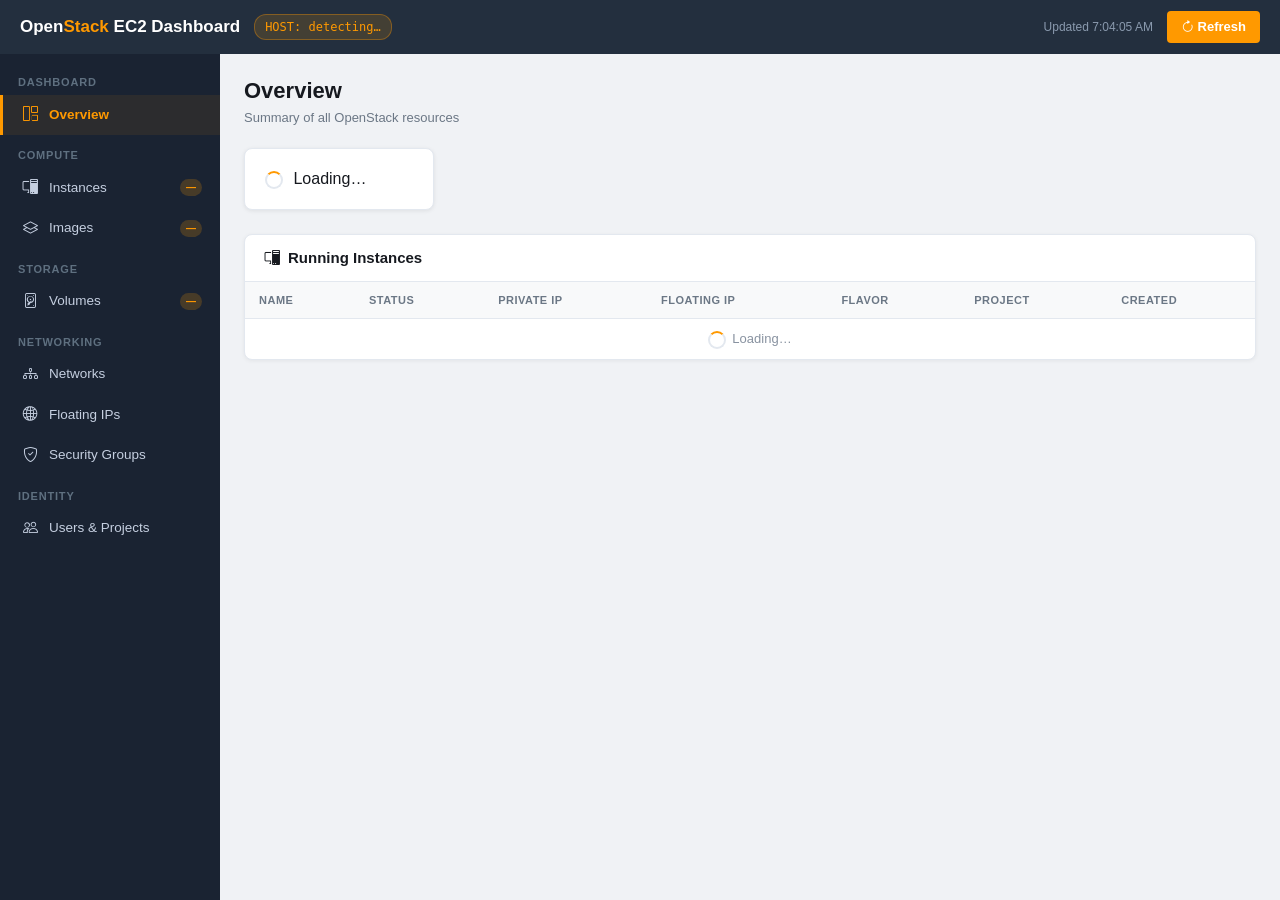
==== dashboard/templates/index.html @ ddcb1645 "feat: implement AMI operations including create, copy, and delete functionalities with UI updates" ====
<!DOCTYPE html>
<html lang="en">
<head>
  <meta charset="UTF-8">
  <meta name="viewport" content="width=device-width, initial-scale=1.0">
  <title>OpenStack EC2 Dashboard</title>
  <link href="https://cdn.jsdelivr.net/npm/bootstrap@5.3.0/dist/css/bootstrap.min.css" rel="stylesheet">
  <link href="https://cdn.jsdelivr.net/npm/bootstrap-icons@1.11.0/font/bootstrap-icons.css" rel="stylesheet">
  <style>
    :root {
      --aws-dark:   #232f3e;
      --aws-orange: #ff9900;
      --aws-orange2:#ec7211;
      --sidebar-bg: #1a2332;
      --sidebar-w:  220px;
      --header-h:   54px;
    }
    * { box-sizing: border-box; }
    body { margin:0; font-family:'Amazon Ember','Helvetica Neue',Arial,sans-serif; background:#f0f2f5; color:#16191f; }

    /* Header */
    #header { position:fixed; top:0; left:0; right:0; height:var(--header-h); background:var(--aws-dark); display:flex; align-items:center; padding:0 20px; z-index:100; gap:14px; }
    #header .logo { color:white; font-size:17px; font-weight:700; }
    #header .logo span { color:var(--aws-orange); }
    .host-badge { background:rgba(255,153,0,.15); border:1px solid rgba(255,153,0,.35); color:var(--aws-orange); padding:3px 10px; border-radius:12px; font-size:12px; font-family:monospace; }
    #header .spacer { flex:1; }
    #header .last-upd { color:#8a9aae; font-size:12px; }
    .btn-refresh { background:var(--aws-orange); color:white; border:none; padding:6px 14px; border-radius:4px; font-size:13px; cursor:pointer; font-weight:600; }
    .btn-refresh:hover { background:var(--aws-orange2); }

    /* Sidebar */
    #sidebar { position:fixed; top:var(--header-h); left:0; bottom:0; width:var(--sidebar-w); background:var(--sidebar-bg); overflow-y:auto; z-index:90; padding:8px 0; }
    .nav-group { color:#5f7080; font-size:11px; font-weight:700; text-transform:uppercase; letter-spacing:.8px; padding:12px 18px 4px; }
    .nav-item { display:flex; align-items:center; gap:10px; padding:9px 18px; color:#c5cfe0; cursor:pointer; font-size:13.5px; border-left:3px solid transparent; transition:all .12s; user-select:none; }
    .nav-item:hover { background:rgba(255,255,255,.06); color:white; }
    .nav-item.active { border-left-color:var(--aws-orange); color:var(--aws-orange); background:rgba(255,153,0,.08); font-weight:600; }
    .nav-item i { font-size:15px; width:18px; text-align:center; flex-shrink:0; }
    .nav-badge { margin-left:auto; background:rgba(255,153,0,.2); color:var(--aws-orange); font-size:10px; font-weight:700; padding:1px 6px; border-radius:10px; min-width:22px; text-align:center; }

    /* Main */
    #main { margin-left:var(--sidebar-w); margin-top:var(--header-h); padding:24px; min-height:calc(100vh - var(--header-h)); }
    .section { display:none; }
    .section.active { display:block; }

    /* Page header */
    .page-header { margin-bottom:20px; display:flex; align-items:flex-start; justify-content:space-between; }
    .page-header-left h2 { font-size:22px; font-weight:700; margin:0 0 4px; }
    .page-header-left p  { color:#6b7785; margin:0; font-size:13px; }

    /* Stat cards */
    .stat-grid { display:grid; grid-template-columns:repeat(auto-fill,minmax(170px,1fr)); gap:16px; margin-bottom:24px; }
    .stat-card { background:white; border-radius:8px; padding:18px 20px; box-shadow:0 1px 4px rgba(0,0,0,.08); border:1px solid #e3e8ef; cursor:pointer; transition:box-shadow .15s,transform .1s; }
    .stat-card:hover { box-shadow:0 4px 12px rgba(0,0,0,.12); transform:translateY(-1px); }
    .stat-card .label  { font-size:12px; color:#6b7785; font-weight:600; text-transform:uppercase; letter-spacing:.5px; }
    .stat-card .number { font-size:34px; font-weight:800; color:#16191f; line-height:1.1; margin:6px 0 4px; }
    .stat-card .sub    { font-size:12px; color:#6b7785; }

    /* Card box */
    .card-box { background:white; border-radius:8px; border:1px solid #e3e8ef; box-shadow:0 1px 4px rgba(0,0,0,.06); margin-bottom:20px; overflow:hidden; }
    .card-box-header { padding:14px 20px; border-bottom:1px solid #e3e8ef; display:flex; align-items:center; justify-content:space-between; }
    .card-box-header h5 { margin:0; font-size:15px; font-weight:700; }
    .card-box-header .hdr-right { display:flex; align-items:center; gap:10px; }

    /* Tables */
    .data-table { width:100%; border-collapse:collapse; font-size:13px; }
    .data-table th { background:#f8f9fa; padding:10px 14px; text-align:left; font-size:11px; font-weight:700; text-transform:uppercase; letter-spacing:.5px; color:#6b7785; border-bottom:1px solid #e3e8ef; white-space:nowrap; }
    .data-table td { padding:10px 14px; border-bottom:1px solid #f0f2f5; vertical-align:middle; }
    .data-table tr:last-child td { border-bottom:none; }
    .data-table tr:hover td { background:#fafbfc; }
    .id-col { font-family:monospace; font-size:12px; color:#8892a0; }

    /* Status badges */
    .badge-s { display:inline-block; padding:3px 9px; border-radius:12px; font-size:11px; font-weight:700; letter-spacing:.3px; white-space:nowrap; }
    .s-ACTIVE    { background:#d4edda; color:#1a6b35; }
    .s-SHUTOFF   { background:#e9ecef; color:#495057; }
    .s-ERROR     { background:#f8d7da; color:#842029; }
    .s-BUILD     { background:#fff3cd; color:#856404; }
    .s-PAUSED    { background:#d1ecf1; color:#0c5460; }
    .s-active    { background:#d4edda; color:#1a6b35; }
    .s-in-use    { background:#cce5ff; color:#004085; }
    .s-available { background:#d4edda; color:#1a6b35; }
    .s-creating  { background:#fff3cd; color:#856404; }
    .s-DOWN      { background:#e9ecef; color:#495057; }
    .s-public    { background:#e0f0ff; color:#0050a0; }
    .s-private   { background:#f0f0f0; color:#555; }

    /* Action buttons */
    .btn-act { border:none; border-radius:4px; padding:4px 10px; font-size:12px; font-weight:600; cursor:pointer; transition:opacity .15s; white-space:nowrap; }
    .btn-act:hover { opacity:.82; }
    .btn-stop   { background:#fff3cd; color:#856404; }
    .btn-start  { background:#d4edda; color:#1a6b35; }
    .btn-reboot { background:#d1ecf1; color:#0c5460; }
    .btn-modify { background:#e2d9f3; color:#4b2e83; }
    .btn-confirm{ background:#d4edda; color:#1a6b35; }
    .btn-delete { background:#f8d7da; color:#842029; }
    .btn-alloc  { background:#d4edda; color:#1a6b35; }
    .btn-release{ background:#f8d7da; color:#842029; }
    .btn-snapshot   { background:#d1ecf1; color:#0c5460; }
    .btn-copy       { background:#e2d9f3; color:#4b2e83; }
    .btn-launch-ami { background:#d4edda; color:#1a6b35; }
    .btn-primary-act { background:var(--aws-orange); color:white; border:none; border-radius:4px; padding:7px 14px; font-size:13px; font-weight:600; cursor:pointer; }
    .btn-primary-act:hover { background:var(--aws-orange2); }
    .btn-secondary-act { background:#f0f2f5; color:#16191f; border:1px solid #d5dbdb; border-radius:4px; padding:7px 14px; font-size:13px; font-weight:600; cursor:pointer; }
    .btn-secondary-act:hover { background:#e3e8ef; }

    /* Misc */
    .ip-chip { background:#f0f2f5; border-radius:4px; padding:1px 7px; font-size:12px; font-family:monospace; margin:1px 2px; display:inline-block; }
    .project-chip { background:#e8eaf6; color:#3949ab; border-radius:4px; padding:2px 8px; font-size:11px; font-weight:600; }
    .tag-ext    { background:#fff8e0; color:#856404; border:1px solid #ffd95c; padding:1px 7px; border-radius:10px; font-size:10px; font-weight:700; }
    .tag-shared { background:#e8f5e9; color:#2e7d32; border:1px solid #a5d6a7; padding:1px 7px; border-radius:10px; font-size:10px; font-weight:700; }
    .rule-pill  { display:inline-block; background:#f0f2f5; border:1px solid #d8dde4; border-radius:4px; padding:2px 8px; font-size:11px; margin:2px; font-family:monospace; }
    .net-grid   { display:grid; grid-template-columns:repeat(auto-fill,minmax(280px,1fr)); gap:16px; padding:20px; }
    .net-card   { border:1px solid #e3e8ef; border-radius:8px; padding:16px; }
    .net-card h6 { margin:0 0 10px; font-size:14px; font-weight:700; display:flex; align-items:center; gap:8px; }
    .subnet-label { color:#8892a0; font-weight:600; text-transform:uppercase; font-size:10px; letter-spacing:.4px; }
    .subnet-row   { font-size:12px; color:#555; margin-top:6px; display:grid; grid-template-columns:auto 1fr; gap:4px 12px; }

    /* Loading / empty */
    .loading-td { text-align:center; padding:32px; color:#8892a0; }
    .empty-state { text-align:center; padding:40px; color:#8892a0; }
    .empty-state i { font-size:36px; display:block; margin-bottom:8px; }
    .spinner { display:inline-block; width:18px; height:18px; border:2px solid #e3e8ef; border-top-color:var(--aws-orange); border-radius:50%; animation:spin .7s linear infinite; vertical-align:middle; margin-right:6px; }
    @keyframes spin { to { transform:rotate(360deg); } }

    /* Toast */
    #toast-container { position:fixed; bottom:24px; right:24px; z-index:9999; display:flex; flex-direction:column; gap:10px; }
    .toast-msg { background:white; border-radius:8px; padding:14px 18px; box-shadow:0 4px 16px rgba(0,0,0,.15); border-left:4px solid; min-width:260px; max-width:380px; display:flex; align-items:flex-start; gap:10px; animation:slide-in .25s ease; }
    .toast-msg.success { border-left-color:#1a6b35; }
    .toast-msg.error   { border-left-color:#842029; }
    .toast-msg.info    { border-left-color:var(--aws-orange); }
    .toast-msg i { font-size:18px; flex-shrink:0; margin-top:1px; }
    .toast-msg.success i { color:#1a6b35; }
    .toast-msg.error i   { color:#842029; }
    .toast-msg.info i    { color:var(--aws-orange); }
    .toast-text { flex:1; font-size:13px; line-height:1.4; }
    .toast-text strong { display:block; margin-bottom:2px; }
    @keyframes slide-in { from { transform:translateX(100%); opacity:0; } to { transform:translateX(0); opacity:1; } }
  </style>
</head>
<body>

<!-- Header -->
<header id="header">
  <div class="logo">Open<span>Stack</span> EC2 Dashboard</div>
  <div class="host-badge" id="host-badge">HOST: detecting…</div>
  <div class="spacer"></div>
  <span class="last-upd" id="last-upd"></span>
  <button class="btn-refresh" onclick="refreshCurrent()"><i class="bi bi-arrow-clockwise"></i> Refresh</button>
</header>

<!-- Sidebar -->
<aside id="sidebar">
  <div class="nav-group">Dashboard</div>
  <div class="nav-item active" onclick="showSection('overview')"        id="nav-overview"><i class="bi bi-grid-1x2"></i> Overview</div>

  <div class="nav-group">Compute</div>
  <div class="nav-item" onclick="showSection('instances')"      id="nav-instances"><i class="bi bi-pc-display"></i> Instances <span class="nav-badge" id="badge-instances">—</span></div>
  <div class="nav-item" onclick="showSection('images')"         id="nav-images"><i class="bi bi-layers"></i> Images <span class="nav-badge" id="badge-images">—</span></div>

  <div class="nav-group">Storage</div>
  <div class="nav-item" onclick="showSection('volumes')"        id="nav-volumes"><i class="bi bi-device-hdd"></i> Volumes <span class="nav-badge" id="badge-volumes">—</span></div>

  <div class="nav-group">Networking</div>
  <div class="nav-item" onclick="showSection('networks')"       id="nav-networks"><i class="bi bi-diagram-3"></i> Networks</div>
  <div class="nav-item" onclick="showSection('floating-ips')"   id="nav-floating-ips"><i class="bi bi-globe2"></i> Floating IPs</div>
  <div class="nav-item" onclick="showSection('security-groups')" id="nav-security-groups"><i class="bi bi-shield-check"></i> Security Groups</div>

  <div class="nav-group">Identity</div>
  <div class="nav-item" onclick="showSection('users')"          id="nav-users"><i class="bi bi-people"></i> Users &amp; Projects</div>
</aside>

<!-- Main -->
<main id="main">

  <!-- Overview -->
  <section class="section active" id="section-overview">
    <div class="page-header"><div class="page-header-left"><h2>Overview</h2><p>Summary of all OpenStack resources</p></div></div>
    <div class="stat-grid" id="overview-cards"><div class="stat-card"><span class="spinner"></span> Loading…</div></div>
    <div class="card-box">
      <div class="card-box-header"><h5><i class="bi bi-pc-display me-2"></i>Running Instances</h5></div>
      <table class="data-table"><thead><tr><th>Name</th><th>Status</th><th>Private IP</th><th>Floating IP</th><th>Flavor</th><th>Project</th><th>Created</th></tr></thead>
      <tbody id="overview-inst-body"><tr><td colspan="7" class="loading-td"><span class="spinner"></span>Loading…</td></tr></tbody></table>
    </div>
  </section>

  <!-- Instances -->
  <section class="section" id="section-instances">
    <div class="page-header">
      <div class="page-header-left"><h2>Instances</h2><p>Virtual machines across all projects — EC2 equivalent</p></div>
      <button class="btn-primary-act" onclick="openLaunchModal()"><i class="bi bi-plus-lg me-1"></i>Launch Instance</button>
    </div>
    <div class="card-box">
      <div class="card-box-header"><h5>All Instances</h5><span id="instances-count" style="font-size:13px;color:#6b7785"></span></div>
      <table class="data-table">
        <thead><tr><th>ID</th><th>Name</th><th>Status</th><th>Private IP</th><th>Floating IP</th><th>Image</th><th>Flavor</th><th>Project</th><th>Created</th><th>Actions</th></tr></thead>
        <tbody id="instances-body"><tr><td colspan="10" class="loading-td"><span class="spinner"></span>Loading…</td></tr></tbody>
      </table>
    </div>
  </section>

  <!-- Images -->
  <section class="section" id="section-images">
    <div class="page-header"><div class="page-header-left"><h2>Images</h2><p>OS templates used to boot instances — AMI equivalent</p></div></div>
    <div class="card-box">
      <div class="card-box-header"><h5>Available Images</h5><span id="images-count" style="font-size:13px;color:#6b7785"></span></div>
      <table class="data-table">
        <thead><tr><th>ID</th><th>Name</th><th>Status</th><th>Size</th><th>Format</th><th>Visibility</th><th>Min Disk</th><th>Min RAM</th><th>Created</th><th>Actions</th></tr></thead>
        <tbody id="images-body"><tr><td colspan="10" class="loading-td"><span class="spinner"></span>Loading…</td></tr></tbody>
      </table>
    </div>
  </section>

  <!-- Volumes -->
  <section class="section" id="section-volumes">
    <div class="page-header">
      <div class="page-header-left"><h2>Volumes</h2><p>Block storage — EBS equivalent</p></div>
      <button class="btn-primary-act" onclick="openCreateVolumeModal()"><i class="bi bi-plus-lg me-1"></i>Create Volume</button>
    </div>
    <div class="card-box">
      <div class="card-box-header"><h5>All Volumes</h5><span id="volumes-count" style="font-size:13px;color:#6b7785"></span></div>
      <table class="data-table">
        <thead><tr><th>ID</th><th>Name</th><th>Status</th><th>Size</th><th>Type</th><th>Bootable</th><th>Attached To</th><th>Project</th><th>Created</th><th>Actions</th></tr></thead>
        <tbody id="volumes-body"><tr><td colspan="10" class="loading-td"><span class="spinner"></span>Loading…</td></tr></tbody>
      </table>
    </div>
  </section>

  <!-- Networks -->
  <section class="section" id="section-networks">
    <div class="page-header"><div class="page-header-left"><h2>Networks</h2><p>Virtual networks and subnets — VPC equivalent</p></div></div>
    <div id="networks-grid" class="net-grid"><div class="empty-state"><span class="spinner"></span><br>Loading…</div></div>
  </section>

  <!-- Floating IPs -->
  <section class="section" id="section-floating-ips">
    <div class="page-header">
      <div class="page-header-left"><h2>Floating IPs</h2><p>Public IPs assignable to instances — Elastic IP equivalent</p></div>
      <button class="btn-primary-act" onclick="allocateFloatingIp()"><i class="bi bi-plus-lg me-1"></i>Allocate IP</button>
    </div>
    <div class="card-box">
      <div class="card-box-header"><h5>Floating IP Pool</h5><span id="fips-count" style="font-size:13px;color:#6b7785"></span></div>
      <table class="data-table">
        <thead><tr><th>ID</th><th>Floating IP</th><th>Fixed IP (Instance)</th><th>Status</th><th>Actions</th></tr></thead>
        <tbody id="fips-body"><tr><td colspan="5" class="loading-td"><span class="spinner"></span>Loading…</td></tr></tbody>
      </table>
    </div>
  </section>

  <!-- Security Groups -->
  <section class="section" id="section-security-groups">
    <div class="page-header"><div class="page-header-left"><h2>Security Groups</h2><p>Firewall rules controlling instance access</p></div></div>
    <div class="card-box">
      <div class="card-box-header"><h5>All Security Groups</h5><span id="sgs-count" style="font-size:13px;color:#6b7785"></span></div>
      <table class="data-table">
        <thead><tr><th>ID</th><th>Name</th><th>Description</th><th>Rules</th><th>Ingress Rules</th></tr></thead>
        <tbody id="sgs-body"><tr><td colspan="5" class="loading-td"><span class="spinner"></span>Loading…</td></tr></tbody>
      </table>
    </div>
  </section>

  <!-- Users -->
  <section class="section" id="section-users">
    <div class="page-header"><div class="page-header-left"><h2>Users &amp; Projects</h2><p>Identity and multi-project isolation — IAM equivalent</p></div></div>
    <div class="card-box">
      <div class="card-box-header"><h5>All Users</h5><span id="users-count" style="font-size:13px;color:#6b7785"></span></div>
      <table class="data-table">
        <thead><tr><th>ID</th><th>Username</th><th>Status</th><th>Projects (Isolated Tenants)</th></tr></thead>
        <tbody id="users-body"><tr><td colspan="4" class="loading-td"><span class="spinner"></span>Loading…</td></tr></tbody>
      </table>
    </div>
  </section>

</main>

<!-- Toast container -->
<div id="toast-container"></div>

<!-- ── Launch Instance Modal ──────────────────────────────────────────────── -->
<div class="modal fade" id="launchModal" tabindex="-1">
  <div class="modal-dialog modal-lg">
    <div class="modal-content">
      <div class="modal-header" style="background:#232f3e;color:white;">
        <h5 class="modal-title"><i class="bi bi-pc-display me-2"></i>Launch Instance</h5>
        <button type="button" class="btn-close btn-close-white" data-bs-dismiss="modal"></button>
      </div>
      <div class="modal-body">
        <div class="row mb-3">
          <div class="col-8">
            <label class="form-label fw-bold">Instance Name <span class="text-danger">*</span></label>
            <input type="text" id="launch-name" class="form-control" placeholder="e.g. my-test-vm">
          </div>
          <div class="col-4">
            <label class="form-label fw-bold">Count</label>
            <input type="number" id="launch-count" class="form-control" value="1" min="1" max="5">
            <div class="form-text">1–5 instances</div>
          </div>
        </div>
        <div class="mb-3">
          <label class="form-label fw-bold">Image (OS) <span class="text-danger">*</span></label>
          <select id="launch-image" class="form-select"><option value="">Loading images…</option></select>
        </div>
        <div class="mb-3">
          <label class="form-label fw-bold">Flavor (Size) <span class="text-danger">*</span></label>
          <select id="launch-flavor" class="form-select"><option value="">Loading flavors…</option></select>
        </div>
        <div class="row mb-3">
          <div class="col-6">
            <label class="form-label fw-bold">Key Pair</label>
            <select id="launch-keypair" class="form-select"><option value="">Loading keypairs…</option></select>
          </div>
          <div class="col-6">
            <label class="form-label fw-bold">Network <span class="text-danger">*</span></label>
            <select id="launch-network" class="form-select"><option value="">Loading networks…</option></select>
          </div>
        </div>
        <div class="mb-3">
          <label class="form-label fw-bold">Security Groups <span class="text-danger">*</span></label>
          <div id="launch-sgs" style="max-height:120px;overflow-y:auto;border:1px solid #dee2e6;border-radius:6px;padding:8px 12px">
            <span style="color:#aaa;font-size:13px">Loading security groups…</span>
          </div>
        </div>
        <div class="mb-0">
          <button class="btn btn-sm btn-outline-secondary w-100 text-start" type="button"
                  data-bs-toggle="collapse" data-bs-target="#launch-advanced" style="font-size:13px">
            <i class="bi bi-chevron-down me-1"></i>Advanced Options — User Data (cloud-init)
          </button>
          <div class="collapse" id="launch-advanced">
            <div class="mt-2">
              <textarea id="launch-userdata" class="form-control font-monospace" rows="5"
                        style="font-size:12px"
                        placeholder="#!/bin/bash&#10;# Commands run on first boot as root&#10;apt-get update -y"></textarea>
              <div class="form-text">Script executed once at first boot via cloud-init. Leave blank if not needed.</div>
            </div>
          </div>
        </div>
      </div>
      <div class="modal-footer">
        <button class="btn-secondary-act" data-bs-dismiss="modal">Cancel</button>
        <button class="btn-primary-act" onclick="submitLaunch()"><i class="bi bi-rocket-takeoff me-1"></i>Launch</button>
      </div>
    </div>
  </div>
</div>

<!-- ── Modify Instance Modal ───────────────────────────────────────────────── -->
<div class="modal fade" id="modifyModal" tabindex="-1">
  <div class="modal-dialog">
    <div class="modal-content">
      <div class="modal-header" style="background:#232f3e;color:white;">
        <h5 class="modal-title"><i class="bi bi-sliders me-2"></i>Modify Instance Type</h5>
        <button type="button" class="btn-close btn-close-white" data-bs-dismiss="modal"></button>
      </div>
      <div class="modal-body">
        <input type="hidden" id="modify-instance-id">
        <div class="mb-3">
          <label class="form-label fw-bold">Instance</label>
          <input type="text" id="modify-instance-name" class="form-control" disabled>
        </div>
        <div class="mb-3">
          <label class="form-label fw-bold">New Flavor (Size) <span class="text-danger">*</span></label>
          <select id="modify-flavor" class="form-select"><option value="">Loading flavors…</option></select>
        </div>
        <div class="alert alert-warning" style="font-size:13px;padding:8px 12px;margin-bottom:0">
          <i class="bi bi-info-circle me-1"></i>
          The instance will enter <strong>VERIFY_RESIZE</strong> state after resizing. Confirm the resize to finalize.
        </div>
      </div>
      <div class="modal-footer">
        <button class="btn-secondary-act" data-bs-dismiss="modal">Cancel</button>
        <button class="btn-primary-act" onclick="submitModify()"><i class="bi bi-arrow-repeat me-1"></i>Resize</button>
      </div>
    </div>
  </div>
</div>

<!-- ── Create Volume Modal ────────────────────────────────────────────────── -->
<div class="modal fade" id="volumeModal" tabindex="-1">
  <div class="modal-dialog">
    <div class="modal-content">
      <div class="modal-header" style="background:#232f3e;color:white;">
        <h5 class="modal-title"><i class="bi bi-device-hdd me-2"></i>Create Volume</h5>
        <button type="button" class="btn-close btn-close-white" data-bs-dismiss="modal"></button>
      </div>
      <div class="modal-body">
        <div class="mb-3">
          <label class="form-label fw-bold">Volume Name <span class="text-danger">*</span></label>
          <input type="text" id="vol-name" class="form-control" placeholder="e.g. data-disk-01">
        </div>
        <div class="mb-3">
          <label class="form-label fw-bold">Size (GB) <span class="text-danger">*</span></label>
          <input type="number" id="vol-size" class="form-control" value="1" min="1" max="100">
          <div class="form-text">Minimum 1 GB. Available disk: ~300 GB free.</div>
        </div>
      </div>
      <div class="modal-footer">
        <button class="btn-secondary-act" data-bs-dismiss="modal">Cancel</button>
        <button class="btn-primary-act" onclick="submitCreateVolume()"><i class="bi bi-plus-lg me-1"></i>Create</button>
      </div>
    </div>
  </div>
</div>

<!-- ── Create AMI Modal ───────────────────────────────────────────────────── -->
<div class="modal fade" id="createAmiModal" tabindex="-1">
  <div class="modal-dialog">
    <div class="modal-content">
      <div class="modal-header" style="background:#232f3e;color:white;">
        <h5 class="modal-title"><i class="bi bi-camera me-2"></i>Create AMI</h5>
        <button type="button" class="btn-close btn-close-white" data-bs-dismiss="modal"></button>
      </div>
      <div class="modal-body">
        <input type="hidden" id="create-ami-server-id">
        <div class="mb-3">
          <label class="form-label fw-bold">Source Instance</label>
          <input type="text" id="create-ami-server-name" class="form-control" disabled>
        </div>
        <div class="mb-3">
          <label class="form-label fw-bold">Image Name <span class="text-danger">*</span></label>
          <input type="text" id="create-ami-name" class="form-control" placeholder="e.g. my-server-v1">
        </div>
        <div class="alert alert-info" style="font-size:13px;padding:8px 12px;margin-bottom:0">
          <i class="bi bi-info-circle me-1"></i>
          Nova snapshots the instance disk. The instance keeps running. The new image takes 1–5 minutes to reach <strong>active</strong> status.
        </div>
      </div>
      <div class="modal-footer">
        <button class="btn-secondary-act" data-bs-dismiss="modal">Cancel</button>
        <button class="btn-primary-act" onclick="submitCreateAmi()"><i class="bi bi-camera me-1"></i>Create AMI</button>
      </div>
    </div>
  </div>
</div>

<!-- ── Copy AMI Modal ──────────────────────────────────────────────────────── -->
<div class="modal fade" id="copyAmiModal" tabindex="-1">
  <div class="modal-dialog">
    <div class="modal-content">
      <div class="modal-header" style="background:#232f3e;color:white;">
        <h5 class="modal-title"><i class="bi bi-copy me-2"></i>Copy AMI</h5>
        <button type="button" class="btn-close btn-close-white" data-bs-dismiss="modal"></button>
      </div>
      <div class="modal-body">
        <input type="hidden" id="copy-ami-image-id">
        <div class="mb-3">
          <label class="form-label fw-bold">New Image Name <span class="text-danger">*</span></label>
          <input type="text" id="copy-ami-name" class="form-control" placeholder="e.g. my-image-copy">
        </div>
        <div class="alert alert-warning" style="font-size:13px;padding:8px 12px;margin-bottom:0">
          <i class="bi bi-exclamation-triangle me-1"></i>
          Image data is streamed through the API. CirrOS (~13 MB) copies in seconds. Ubuntu (~600 MB) takes several minutes.
        </div>
      </div>
      <div class="modal-footer">
        <button class="btn-secondary-act" data-bs-dismiss="modal">Cancel</button>
        <button class="btn-primary-act" onclick="submitCopyAmi()"><i class="bi bi-copy me-1"></i>Copy</button>
      </div>
    </div>
  </div>
</div>

<!-- ── Confirm Modal ───────────────────────────────────────────────────────── -->
<div class="modal fade" id="confirmModal" tabindex="-1">
  <div class="modal-dialog modal-sm">
    <div class="modal-content">
      <div class="modal-header border-0 pb-0">
        <h5 class="modal-title text-danger"><i class="bi bi-exclamation-triangle me-2"></i>Confirm</h5>
      </div>
      <div class="modal-body pt-1">
        <p id="confirm-msg" style="font-size:14px"></p>
      </div>
      <div class="modal-footer border-0 pt-0">
        <button class="btn-secondary-act" data-bs-dismiss="modal">Cancel</button>
        <button class="btn-delete btn-act" id="confirm-ok" style="padding:7px 16px;font-size:13px" data-bs-dismiss="modal">Delete</button>
      </div>
    </div>
  </div>
</div>

<script src="https://cdn.jsdelivr.net/npm/bootstrap@5.3.0/dist/js/bootstrap.bundle.min.js"></script>
<script>
  let currentSection = 'overview';
  const loaded = {};
  const launchModal    = new bootstrap.Modal(document.getElementById('launchModal'));
  const modifyModal    = new bootstrap.Modal(document.getElementById('modifyModal'));
  const volumeModal    = new bootstrap.Modal(document.getElementById('volumeModal'));
  const createAmiModal = new bootstrap.Modal(document.getElementById('createAmiModal'));
  const copyAmiModal   = new bootstrap.Modal(document.getElementById('copyAmiModal'));
  const confirmModal   = new bootstrap.Modal(document.getElementById('confirmModal'));

  // ── Navigation ────────────────────────────────────────────────────────────
  function showSection(name) {
    document.querySelectorAll('.section').forEach(s => s.classList.remove('active'));
    document.querySelectorAll('.nav-item').forEach(n => n.classList.remove('active'));
    document.getElementById('section-' + name).classList.add('active');
    document.getElementById('nav-' + name).classList.add('active');
    currentSection = name;
    if (!loaded[name]) loadSection(name);
  }

  function refreshCurrent() { delete loaded[currentSection]; loadSection(currentSection); }

  function loadSection(name) {
    loaded[name] = true;
    const btn = document.querySelector('.btn-refresh');
    btn.disabled = true;
    const map = {
      'overview': fetchOverview, 'instances': fetchInstances,
      'images': fetchImages, 'volumes': fetchVolumes,
      'networks': fetchNetworks, 'floating-ips': fetchFloatingIps,
      'security-groups': fetchSecurityGroups, 'users': fetchUsers,
    };
    (map[name] || (() => Promise.resolve()))().finally(() => {
      btn.disabled = false;
      document.getElementById('last-upd').textContent = 'Updated ' + new Date().toLocaleTimeString();
    });
  }

  // ── Helpers ───────────────────────────────────────────────────────────────
  function badge(status) {
    const cls = 's-' + (status || 'unknown').replace(/\s+/g, '');
    return `<span class="badge-s ${cls}">${status || '—'}</span>`;
  }

  function ips(arr) {
    if (!arr || !arr.length) return '<span style="color:#aaa">—</span>';
    return arr.map(ip => `<span class="ip-chip">${ip}</span>`).join('');
  }

  function shortId(id) { return id ? id.substring(0, 8) : '—'; }

  function errRow(msg, cols) {
    return `<tr><td colspan="${cols}" style="text-align:center;padding:24px;color:#dc3545"><i class="bi bi-exclamation-triangle me-2"></i>${msg}</td></tr>`;
  }

  // ── Toast notifications ───────────────────────────────────────────────────
  function toast(type, title, msg) {
    const icons = { success: 'bi-check-circle-fill', error: 'bi-x-circle-fill', info: 'bi-info-circle-fill' };
    const el = document.createElement('div');
    el.className = `toast-msg ${type}`;
    el.innerHTML = `<i class="bi ${icons[type] || icons.info}"></i>
      <div class="toast-text"><strong>${title}</strong>${msg || ''}</div>`;
    document.getElementById('toast-container').appendChild(el);
    setTimeout(() => el.remove(), 4500);
  }

  // ── Confirm dialog helper ─────────────────────────────────────────────────
  function confirm(message, onOk) {
    document.getElementById('confirm-msg').textContent = message;
    const btn = document.getElementById('confirm-ok');
    btn.onclick = () => { onOk(); };
    confirmModal.show();
  }

  // ── Auto-refresh a section after an action ────────────────────────────────
  function scheduleRefresh(section, delayMs) {
    setTimeout(() => {
      delete loaded[section];
      if (currentSection === section) loadSection(section);
    }, delayMs);
  }

  // ── Overview ──────────────────────────────────────────────────────────────
  async function fetchOverview() {
    const [ov, inst] = await Promise.all([
      fetch('/api/overview').then(r => r.json()),
      fetch('/api/instances').then(r => r.json()),
    ]);
    if (ov.error) { document.getElementById('overview-cards').innerHTML = `<div style="color:#dc3545">${ov.error}</div>`; return; }

    document.getElementById('host-badge').textContent = 'HOST: ' + ov.host_ip;
    document.getElementById('badge-instances').textContent = ov.instances.total;
    document.getElementById('badge-images').textContent    = ov.images.total;
    document.getElementById('badge-volumes').textContent   = ov.volumes.total;

    document.getElementById('overview-cards').innerHTML = `
      <div class="stat-card" onclick="showSection('instances')"><div class="label">Instances</div><div class="number">${ov.instances.total}</div><div class="sub">${ov.instances.active} active · ${ov.instances.shutoff} stopped</div></div>
      <div class="stat-card" onclick="showSection('images')"><div class="label">Images</div><div class="number">${ov.images.total}</div><div class="sub">${ov.images.active} active</div></div>
      <div class="stat-card" onclick="showSection('volumes')"><div class="label">Volumes</div><div class="number">${ov.volumes.total}</div><div class="sub">${ov.volumes.in_use} in-use · ${ov.volumes.available} free</div></div>
      <div class="stat-card" onclick="showSection('floating-ips')"><div class="label">Floating IPs</div><div class="number">${ov.floating_ips.total}</div><div class="sub">${ov.floating_ips.attached} attached</div></div>
      <div class="stat-card" onclick="showSection('users')"><div class="label">Users</div><div class="number">${ov.users}</div><div class="sub">${ov.projects} projects</div></div>
      <div class="stat-card" onclick="showSection('networks')"><div class="label">Networks</div><div class="number">3</div><div class="sub">private · public · mgmt</div></div>`;

    if (inst.error) { document.getElementById('overview-inst-body').innerHTML = errRow(inst.error, 7); return; }
    document.getElementById('overview-inst-body').innerHTML = inst.length === 0
      ? '<tr><td colspan="7" class="empty-state">No instances</td></tr>'
      : inst.map(s => `<tr>
          <td><strong>${s.name}</strong></td><td>${badge(s.status)}</td>
          <td>${ips(s.private_ips)}</td><td>${ips(s.floating_ips)}</td>
          <td><code style="font-size:12px">${s.flavor}</code></td>
          <td><span class="project-chip">${s.project}</span></td>
          <td style="color:#8892a0;font-size:12px">${s.created}</td></tr>`).join('');
  }

  // ── Instances ─────────────────────────────────────────────────────────────
  async function fetchInstances() {
    const data = await fetch('/api/instances').then(r => r.json());
    if (data.error) { document.getElementById('instances-body').innerHTML = errRow(data.error, 10); return; }
    document.getElementById('instances-count').textContent = data.length + ' instances';
    document.getElementById('instances-body').innerHTML = data.length === 0
      ? '<tr><td colspan="10" class="empty-state"><i class="bi bi-inbox"></i>No instances — click Launch Instance to create one</td></tr>'
      : data.map(s => {
          let actions = '';
          if (s.status === 'ACTIVE')        actions += `<button class="btn-act btn-stop me-1"    onclick="stopInstance('${s.id}','${s.name}')">&#9632; Stop</button>`;
          if (s.status === 'ACTIVE')        actions += `<button class="btn-act btn-reboot me-1"  onclick="rebootInstance('${s.id}','${s.name}')">&#8635; Reboot</button>`;
          if (s.status === 'SHUTOFF')       actions += `<button class="btn-act btn-start me-1"   onclick="startInstance('${s.id}','${s.name}')">&#9654; Start</button>`;
          if (s.status === 'SHUTOFF')       actions += `<button class="btn-act btn-modify me-1"  onclick="openModifyModal('${s.id}','${s.name}','${s.flavor}')">&#9881; Modify</button>`;
          if (s.status === 'ACTIVE' || s.status === 'SHUTOFF') actions += `<button class="btn-act btn-snapshot me-1" onclick="openCreateAmiModal('${s.id}','${s.name}')">&#128247; AMI</button>`;
          if (s.status === 'VERIFY_RESIZE') actions += `<button class="btn-act btn-confirm me-1" onclick="confirmResize('${s.id}','${s.name}')">&#10003; Confirm</button>`;
          if (s.status !== 'BUILD')         actions += `<button class="btn-act btn-delete"        onclick="deleteInstance('${s.id}','${s.name}')">&#128465; Delete</button>`;
          return `<tr>
            <td class="id-col">${shortId(s.id)}</td>
            <td><strong>${s.name}</strong>${s.task_state ? ` <small style="color:#aaa">(${s.task_state})</small>` : ''}</td>
            <td>${badge(s.status)}</td>
            <td>${ips(s.private_ips)}</td><td>${ips(s.floating_ips)}</td>
            <td style="font-size:12px">${s.image}</td>
            <td><code style="font-size:12px">${s.flavor}</code></td>
            <td><span class="project-chip">${s.project}</span></td>
            <td style="color:#8892a0;font-size:12px">${s.created}</td>
            <td style="white-space:nowrap">${actions || '<span style="color:#aaa;font-size:12px">…</span>'}</td></tr>`;
        }).join('');
  }

  // ── Instance actions ──────────────────────────────────────────────────────
  async function stopInstance(id, name) {
    const r = await fetch(`/api/instances/${id}/stop`, {method:'POST'}).then(r => r.json());
    if (r.error) { toast('error', 'Stop failed', r.error); return; }
    toast('info', 'Stopping…', `"${name}" is shutting down`);
    scheduleRefresh('instances', 8000);
  }

  async function startInstance(id, name) {
    const r = await fetch(`/api/instances/${id}/start`, {method:'POST'}).then(r => r.json());
    if (r.error) { toast('error', 'Start failed', r.error); return; }
    toast('info', 'Starting…', `"${name}" is booting up`);
    scheduleRefresh('instances', 12000);
  }

  function deleteInstance(id, name) {
    confirm(`Delete instance "${name}"? This cannot be undone.`, async () => {
      const r = await fetch(`/api/instances/${id}`, {method:'DELETE'}).then(r => r.json());
      if (r.error) { toast('error', 'Delete failed', r.error); return; }
      toast('success', 'Deleted', `Instance "${name}" has been deleted`);
      scheduleRefresh('instances', 3000);
    });
  }

  async function rebootInstance(id, name) {
    confirm(`Reboot instance "${name}"?`, async () => {
      const r = await fetch(`/api/instances/${id}/reboot`, {method:'POST'}).then(r => r.json());
      if (r.error) { toast('error', 'Reboot failed', r.error); return; }
      toast('info', 'Rebooting…', `"${name}" is restarting`);
      scheduleRefresh('instances', 10000);
    });
  }

  // Loads flavors into the modify modal and sets the current flavor as disabled placeholder
  async function openModifyModal(id, name, currentFlavor) {
    document.getElementById('modify-instance-id').value = id;
    document.getElementById('modify-instance-name').value = name;
    modifyModal.show();
    const flavors = await fetch('/api/flavors').then(r => r.json());
    document.getElementById('modify-flavor').innerHTML =
      [`<option value="">Select new flavor (current: ${currentFlavor})</option>`,
       ...flavors.map(f => `<option value="${f.id}">${f.name} — ${f.vcpus} vCPU · ${f.ram >= 1024 ? (f.ram/1024)+'GB' : f.ram+'MB'} RAM · ${f.disk}GB Disk</option>`)
      ].join('');
  }

  async function submitModify() {
    const id        = document.getElementById('modify-instance-id').value;
    const name      = document.getElementById('modify-instance-name').value;
    const flavor_id = document.getElementById('modify-flavor').value;
    if (!flavor_id) { toast('error', 'Validation', 'Please select a new flavor'); return; }
    modifyModal.hide();
    const r = await fetch(`/api/instances/${id}/resize`, {
      method:'POST', headers:{'Content-Type':'application/json'},
      body: JSON.stringify({flavor_id})
    }).then(r => r.json());
    if (r.error) { toast('error', 'Resize failed', r.error); return; }
    toast('info', 'Resizing…', `"${name}" is being resized — confirm once it reaches VERIFY_RESIZE`);
    scheduleRefresh('instances', 8000);
  }

  async function confirmResize(id, name) {
    const r = await fetch(`/api/instances/${id}/confirm-resize`, {method:'POST'}).then(r => r.json());
    if (r.error) { toast('error', 'Confirm failed', r.error); return; }
    toast('success', 'Resize confirmed', `"${name}" has been resized successfully`);
    scheduleRefresh('instances', 5000);
  }

  // ── Launch Instance ───────────────────────────────────────────────────────
  async function openLaunchModal(preselectedImageId = null) {
    launchModal.show();
    const [imgs, flavors, keypairs, networks, sgs] = await Promise.all([
      fetch('/api/images').then(r => r.json()),
      fetch('/api/flavors').then(r => r.json()),
      fetch('/api/keypairs').then(r => r.json()),
      fetch('/api/networks').then(r => r.json()),
      fetch('/api/security-groups').then(r => r.json()),
    ]);

    document.getElementById('launch-image').innerHTML =
      imgs.filter(i => i.status === 'active').map(i => `<option value="${i.id}">${i.name} (${i.size})</option>`).join('');
    if (preselectedImageId) document.getElementById('launch-image').value = preselectedImageId;
    document.getElementById('launch-flavor').innerHTML =
      flavors.map(f => `<option value="${f.id}">${f.name} — ${f.vcpus} vCPU · ${f.ram >= 1024 ? (f.ram/1024)+'GB' : f.ram+'MB'} RAM · ${f.disk}GB Disk</option>`).join('');
    document.getElementById('launch-keypair').innerHTML =
      ['<option value="">No key pair</option>', ...keypairs.map(k => `<option value="${k}" ${k === 'project-key' ? 'selected' : ''}>${k}</option>`)].join('');

    // Only internal (non-external) networks can be attached to an instance
    const internalNets = networks.filter(n => !n.external);
    document.getElementById('launch-network').innerHTML = internalNets.length
      ? internalNets.map(n => `<option value="${n.uuid}" ${n.name === 'private-network' ? 'selected' : ''}>${n.name}</option>`).join('')
      : '<option value="">No networks available</option>';

    // Security group checkboxes — ssh-only selected by default
    document.getElementById('launch-sgs').innerHTML = sgs.length
      ? sgs.map(sg => `
          <div class="form-check">
            <input class="form-check-input sg-check" type="checkbox" value="${sg.name}" id="sg-${sg.id}" ${sg.name === 'ssh-only' ? 'checked' : ''}>
            <label class="form-check-label" for="sg-${sg.id}" style="font-size:13px">
              <strong>${sg.name}</strong>${sg.description ? ` <span style="color:#aaa">— ${sg.description}</span>` : ''}
            </label>
          </div>`).join('')
      : '<span style="color:#aaa;font-size:13px">No security groups available</span>';
  }

  async function submitLaunch() {
    const name            = document.getElementById('launch-name').value.trim();
    const image_id        = document.getElementById('launch-image').value;
    const flavor_id       = document.getElementById('launch-flavor').value;
    const key_name        = document.getElementById('launch-keypair').value;
    const network_id      = document.getElementById('launch-network').value;
    const count           = parseInt(document.getElementById('launch-count').value, 10) || 1;
    const user_data       = document.getElementById('launch-userdata').value.trim();
    const security_groups = Array.from(document.querySelectorAll('.sg-check:checked')).map(cb => cb.value);

    if (!name)                   { toast('error', 'Validation', 'Instance name is required'); return; }
    if (!image_id)               { toast('error', 'Validation', 'Select an image'); return; }
    if (!flavor_id)              { toast('error', 'Validation', 'Select a flavor'); return; }
    if (!network_id)             { toast('error', 'Validation', 'Select a network'); return; }
    if (!security_groups.length) { toast('error', 'Validation', 'Select at least one security group'); return; }

    launchModal.hide();
    const label = count > 1 ? `${count} instances of "${name}"` : `"${name}"`;
    toast('info', 'Launching…', `${label} ${count > 1 ? 'are' : 'is'} being created`);

    const r = await fetch('/api/instances', {
      method:'POST', headers:{'Content-Type':'application/json'},
      body: JSON.stringify({name, image_id, flavor_id, key_name, network_id, security_groups, count, user_data})
    }).then(r => r.json());

    if (r.error) { toast('error', 'Launch failed', r.error); return; }
    toast('success', 'Instance created', `${label} ${count > 1 ? 'are' : 'is'} building — ACTIVE in ~20 seconds`);
    document.getElementById('launch-name').value = '';
    document.getElementById('launch-count').value = '1';
    document.getElementById('launch-userdata').value = '';
    delete loaded['instances'];
    if (currentSection === 'instances') { scheduleRefresh('instances', 5000); }
  }

  // ── AMI operations ────────────────────────────────────────────────────────

  // Reuses the existing launch modal with the chosen image pre-selected.
  function launchFromAmi(imageId) { openLaunchModal(imageId); }

  function openCreateAmiModal(serverId, serverName) {
    document.getElementById('create-ami-server-id').value  = serverId;
    document.getElementById('create-ami-server-name').value = serverName;
    // Pre-fill a sensible default name so the user only has to adjust it.
    document.getElementById('create-ami-name').value = serverName + '-ami';
    createAmiModal.show();
  }

  async function submitCreateAmi() {
    const serverId   = document.getElementById('create-ami-server-id').value;
    const serverName = document.getElementById('create-ami-server-name').value;
    const name       = document.getElementById('create-ami-name').value.trim();
    if (!name) { toast('error', 'Validation', 'Image name is required'); return; }
    createAmiModal.hide();
    toast('info', 'Creating AMI…', `Snapshotting "${serverName}" — this may take 1–5 minutes`);
    const r = await fetch(`/api/instances/${serverId}/image`, {
      method: 'POST', headers: { 'Content-Type': 'application/json' },
      body: JSON.stringify({ name })
    }).then(r => r.json());
    if (r.error) { toast('error', 'Create AMI failed', r.error); return; }
    toast('success', 'AMI created', `"${name}" is saving — check the Images section in a few minutes`);
    // Image takes time to transition from saving → active, so delay the refresh.
    scheduleRefresh('images', 20000);
  }

  function openCopyAmiModal(imageId, imageName) {
    document.getElementById('copy-ami-image-id').value = imageId;
    document.getElementById('copy-ami-name').value     = imageName + '-copy';
    copyAmiModal.show();
  }

  async function submitCopyAmi() {
    const imageId = document.getElementById('copy-ami-image-id').value;
    const name    = document.getElementById('copy-ami-name').value.trim();
    if (!name) { toast('error', 'Validation', 'Image name is required'); return; }
    copyAmiModal.hide();
    // Copy streams image data through the API — warn the user it may be slow.
    toast('info', 'Copying AMI…', 'Streaming image data — may take several minutes for large images');
    const r = await fetch(`/api/images/${imageId}/copy`, {
      method: 'POST', headers: { 'Content-Type': 'application/json' },
      body: JSON.stringify({ name })
    }).then(r => r.json());
    if (r.error) { toast('error', 'Copy failed', r.error); return; }
    toast('success', 'AMI copied', `"${name}" is now available in Images`);
    scheduleRefresh('images', 3000);
  }

  function deleteImage(imageId, imageName) {
    // Running instances are not affected — they already have the disk data.
    confirm(`Delete image "${imageName}"? Running instances are not affected, but no new instances can be launched from it.`, async () => {
      const r = await fetch(`/api/images/${imageId}`, { method: 'DELETE' }).then(r => r.json());
      if (r.error) { toast('error', 'Delete failed', r.error); return; }
      toast('success', 'Deleted', `Image "${imageName}" has been deleted`);
      scheduleRefresh('images', 2000);
    });
  }

  // ── Images ────────────────────────────────────────────────────────────────
  async function fetchImages() {
    const data = await fetch('/api/images').then(r => r.json());
    if (data.error) { document.getElementById('images-body').innerHTML = errRow(data.error, 10); return; }
    document.getElementById('images-count').textContent = data.length + ' images';
    document.getElementById('images-body').innerHTML = data.length === 0
      ? '<tr><td colspan="10" class="empty-state"><i class="bi bi-inbox"></i>No images</td></tr>'
      : data.map(i => {
          const safeName = i.name.replace(/\\/g, '\\\\').replace(/'/g, "\\'");
          const isActive = i.status === 'active';
          return `<tr>
            <td class="id-col">${shortId(i.id)}</td>
            <td><strong>${i.name}</strong></td><td>${badge(i.status)}</td>
            <td>${i.size}</td><td><code style="font-size:12px">${i.disk_format}</code></td>
            <td><span class="badge-s s-${i.visibility}">${i.visibility}</span></td>
            <td>${i.min_disk_gb > 0 ? i.min_disk_gb+' GB' : '—'}</td>
            <td>${i.min_ram_mb > 0 ? i.min_ram_mb+' MB' : '—'}</td>
            <td style="color:#8892a0;font-size:12px">${i.created_at}</td>
            <td style="white-space:nowrap">
              ${isActive ? `<button class="btn-act btn-launch-ami me-1" onclick="launchFromAmi('${i.id}')">&#9658; Launch</button>` : ''}
              <button class="btn-act btn-copy me-1" onclick="openCopyAmiModal('${i.id}','${safeName}')">&#10697; Copy</button>
              <button class="btn-act btn-delete" onclick="deleteImage('${i.id}','${safeName}')">&#128465; Delete</button>
            </td></tr>`;
        }).join('');
  }

  // ── Volumes ───────────────────────────────────────────────────────────────
  async function fetchVolumes() {
    const data = await fetch('/api/volumes').then(r => r.json());
    if (data.error) { document.getElementById('volumes-body').innerHTML = errRow(data.error, 10); return; }
    document.getElementById('volumes-count').textContent = data.length + ' volumes';
    document.getElementById('volumes-body').innerHTML = data.length === 0
      ? '<tr><td colspan="10" class="empty-state"><i class="bi bi-inbox"></i>No volumes — click Create Volume to add one</td></tr>'
      : data.map(v => {
          const canDelete = v.status === 'available';
          return `<tr>
            <td class="id-col">${shortId(v.id)}</td>
            <td><strong>${v.name}</strong></td><td>${badge(v.status)}</td>
            <td><strong>${v.size_gb} GB</strong></td>
            <td style="font-size:12px">${v.volume_type || '—'}</td>
            <td style="text-align:center">${v.bootable ? '<i class="bi bi-check-circle-fill text-success"></i>' : '—'}</td>
            <td>${v.attached_to.length ? v.attached_to.map(id => `<span class="ip-chip">${id}</span>`).join('') : '<span style="color:#aaa">—</span>'}</td>
            <td><span class="project-chip">${v.project}</span></td>
            <td style="color:#8892a0;font-size:12px">${v.created_at}</td>
            <td>${canDelete ? `<button class="btn-act btn-delete" onclick="deleteVolume('${v.id}','${v.name}')">&#128465; Delete</button>` : '<span style="color:#aaa;font-size:12px">in-use</span>'}</td></tr>`;
        }).join('');
  }

  function openCreateVolumeModal() { volumeModal.show(); }

  async function submitCreateVolume() {
    const name = document.getElementById('vol-name').value.trim();
    const size = parseInt(document.getElementById('vol-size').value);
    if (!name)       { toast('error', 'Validation', 'Volume name is required'); return; }
    if (!size || size < 1) { toast('error', 'Validation', 'Size must be at least 1 GB'); return; }

    volumeModal.hide();
    toast('info', 'Creating volume…', `"${name}" (${size} GB)`);
    const r = await fetch('/api/volumes', {
      method:'POST', headers:{'Content-Type':'application/json'},
      body: JSON.stringify({name, size})
    }).then(r => r.json());

    if (r.error) { toast('error', 'Create failed', r.error); return; }
    toast('success', 'Volume created', `"${name}" is now available`);
    document.getElementById('vol-name').value = '';
    document.getElementById('vol-size').value = '1';
    scheduleRefresh('volumes', 3000);
  }

  async function deleteVolume(id, name) {
    confirm(`Delete volume "${name}"? Data will be permanently lost.`, async () => {
      const r = await fetch(`/api/volumes/${id}`, {method:'DELETE'}).then(r => r.json());
      if (r.error) { toast('error', 'Delete failed', r.error); return; }
      toast('success', 'Deleted', `Volume "${name}" has been deleted`);
      scheduleRefresh('volumes', 2000);
    });
  }

  // ── Networks ──────────────────────────────────────────────────────────────
  async function fetchNetworks() {
    const data = await fetch('/api/networks').then(r => r.json());
    const grid = document.getElementById('networks-grid');
    if (data.error) { grid.innerHTML = `<div style="color:#dc3545">${data.error}</div>`; return; }
    grid.innerHTML = data.map(n => `
      <div class="net-card">
        <h6><i class="bi bi-diagram-3" style="color:#ff9900"></i> ${n.name}
          ${n.external ? '<span class="tag-ext">EXTERNAL</span>' : ''}
          ${n.shared   ? '<span class="tag-shared">SHARED</span>' : ''}
        </h6>
        <div style="margin-bottom:8px">${badge(n.status)}</div>
        ${n.subnets.map(s => `
          <div style="border-top:1px solid #eee;padding-top:8px;margin-top:8px">
            <div style="font-size:12px;font-weight:700;color:#555;margin-bottom:4px">${s.name || 'Subnet'}</div>
            <div class="subnet-row">
              <span class="subnet-label">CIDR</span><span>${s.cidr||'—'}</span>
              <span class="subnet-label">Gateway</span><span>${s.gateway||'—'}</span>
              <span class="subnet-label">DHCP</span><span>${s.dhcp ? '<span style="color:#1a6b35">Enabled</span>' : '<span style="color:#aaa">Disabled</span>'}</span>
            </div>
          </div>`).join('')}
        ${n.subnets.length === 0 ? '<div style="font-size:12px;color:#aaa;margin-top:8px">No subnets</div>' : ''}
      </div>`).join('');
  }

  // ── Floating IPs ──────────────────────────────────────────────────────────
  async function fetchFloatingIps() {
    const data = await fetch('/api/floating-ips').then(r => r.json());
    if (data.error) { document.getElementById('fips-body').innerHTML = errRow(data.error, 5); return; }
    document.getElementById('fips-count').textContent = data.length + ' IPs · ' + data.filter(f => f.fixed_ip !== '—').length + ' attached';
    document.getElementById('fips-body').innerHTML = data.length === 0
      ? '<tr><td colspan="5" class="empty-state"><i class="bi bi-globe2"></i>No floating IPs — click Allocate IP to create one</td></tr>'
      : data.map(f => {
          const canRelease = f.fixed_ip === '—';
          return `<tr>
            <td class="id-col">${shortId(f.id)}</td>
            <td><strong><span class="ip-chip">${f.floating_ip}</span></strong></td>
            <td>${f.fixed_ip !== '—' ? `<span class="ip-chip">${f.fixed_ip}</span>` : '<span style="color:#aaa">Not attached</span>'}</td>
            <td>${badge(f.status)}</td>
            <td>${canRelease ? `<button class="btn-act btn-release" onclick="releaseFloatingIp('${f.id}','${f.floating_ip}')">Release</button>` : '<span style="color:#aaa;font-size:12px">in use</span>'}</td></tr>`;
        }).join('');
  }

  async function allocateFloatingIp() {
    toast('info', 'Allocating…', 'Requesting a new floating IP from the public pool');
    const r = await fetch('/api/floating-ips', {method:'POST'}).then(r => r.json());
    if (r.error) { toast('error', 'Allocate failed', r.error); return; }
    toast('success', 'Allocated', `New floating IP: ${r.floating_ip}`);
    scheduleRefresh('floating-ips', 2000);
  }

  async function releaseFloatingIp(id, ip) {
    confirm(`Release floating IP ${ip}? It will be returned to the public pool.`, async () => {
      const r = await fetch(`/api/floating-ips/${id}`, {method:'DELETE'}).then(r => r.json());
      if (r.error) { toast('error', 'Release failed', r.error); return; }
      toast('success', 'Released', `IP ${ip} returned to pool`);
      scheduleRefresh('floating-ips', 2000);
    });
  }

  // ── Security Groups ───────────────────────────────────────────────────────
  async function fetchSecurityGroups() {
    const data = await fetch('/api/security-groups').then(r => r.json());
    if (data.error) { document.getElementById('sgs-body').innerHTML = errRow(data.error, 5); return; }
    document.getElementById('sgs-count').textContent = data.length + ' groups';
    document.getElementById('sgs-body').innerHTML = data.length === 0
      ? '<tr><td colspan="5" class="empty-state">No security groups</td></tr>'
      : data.map(sg => `<tr>
          <td class="id-col">${sg.id}</td>
          <td><strong>${sg.name}</strong></td>
          <td style="font-size:12px;color:#6b7785">${sg.description || '—'}</td>
          <td style="text-align:center">${sg.rule_count}</td>
          <td>${sg.ingress_rules.length === 0 ? '<span style="color:#aaa;font-size:12px">No ingress rules</span>'
            : sg.ingress_rules.map(r => {
                const port = r.port_min ? (r.port_min === r.port_max ? r.port_min : `${r.port_min}-${r.port_max}`) : 'any';
                return `<span class="rule-pill">${r.protocol} ${port} ← ${r.remote_ip}</span>`;
              }).join('')}</td></tr>`).join('');
  }

  // ── Users ─────────────────────────────────────────────────────────────────
  async function fetchUsers() {
    const data = await fetch('/api/users').then(r => r.json());
    if (data.error) { document.getElementById('users-body').innerHTML = errRow(data.error, 4); return; }
    document.getElementById('users-count').textContent = data.length + ' users';
    document.getElementById('users-body').innerHTML = data.length === 0
      ? '<tr><td colspan="4" class="empty-state">No users</td></tr>'
      : data.map(u => `<tr>
          <td class="id-col">${u.id}</td>
          <td><strong>${u.name}</strong></td>
          <td>${u.enabled ? '<span class="badge-s s-active">Enabled</span>' : '<span class="badge-s s-SHUTOFF">Disabled</span>'}</td>
          <td>${u.projects.length ? u.projects.map(p => `<span class="project-chip">${p}</span>`).join(' ') : '<span style="color:#aaa;font-size:12px">No assignments</span>'}</td></tr>`).join('');
  }

  // ── Init ──────────────────────────────────────────────────────────────────
  loadSection('overview');
</script>
</body>
</html>
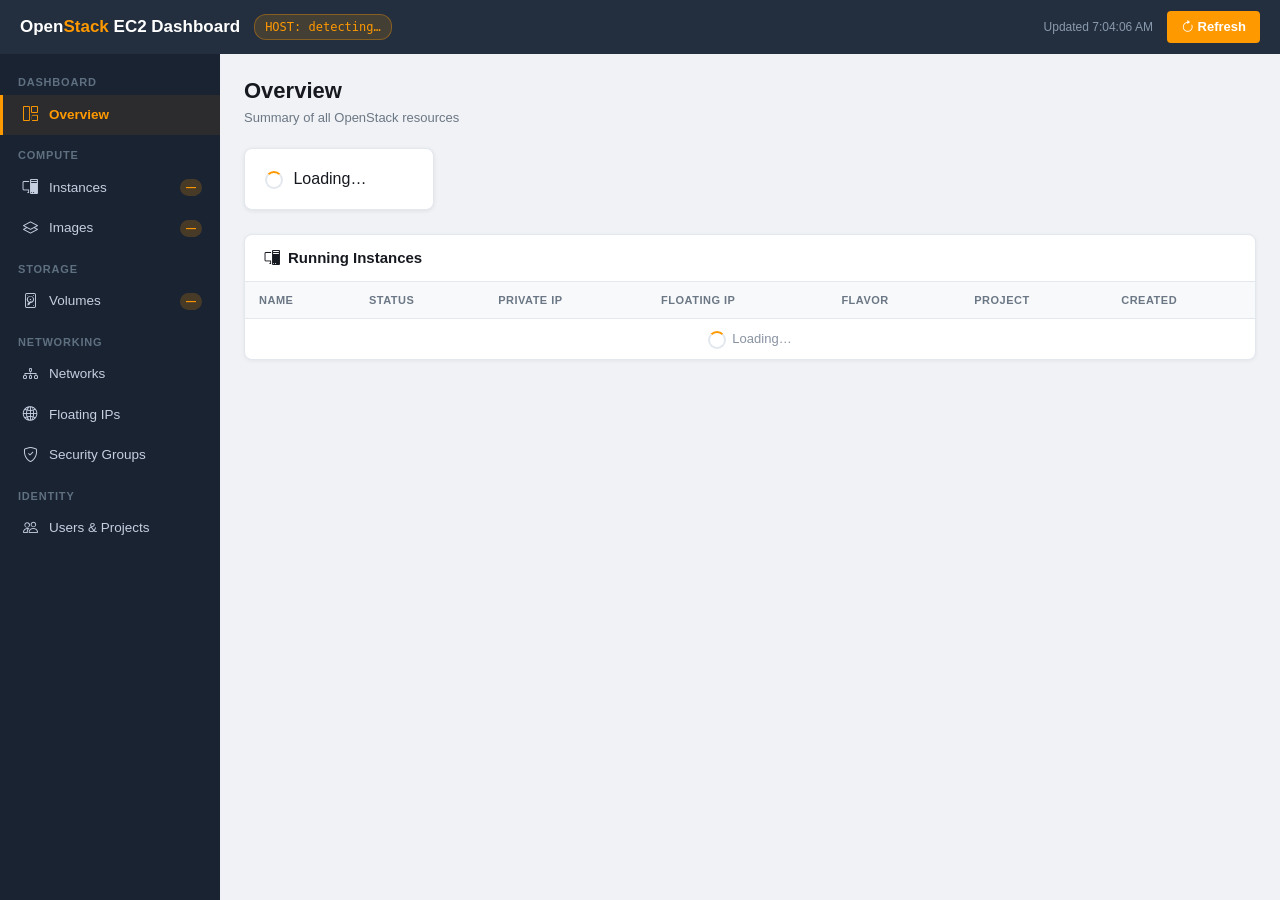
==== commit 9e335152: "feat: add security group management features including creation, deletion, and rule management with " ====
--- a/dashboard/templates/index.html
+++ b/dashboard/templates/index.html
@@ -248,12 +248,15 @@
 
   <!-- Security Groups -->
   <section class="section" id="section-security-groups">
-    <div class="page-header"><div class="page-header-left"><h2>Security Groups</h2><p>Firewall rules controlling instance access</p></div></div>
+    <div class="page-header">
+      <div class="page-header-left"><h2>Security Groups</h2><p>Firewall rules controlling instance access</p></div>
+      <button class="btn-primary-act" onclick="openCreateSgModal()"><i class="bi bi-plus-lg me-1"></i>Create Security Group</button>
+    </div>
     <div class="card-box">
       <div class="card-box-header"><h5>All Security Groups</h5><span id="sgs-count" style="font-size:13px;color:#6b7785"></span></div>
       <table class="data-table">
-        <thead><tr><th>ID</th><th>Name</th><th>Description</th><th>Rules</th><th>Ingress Rules</th></tr></thead>
-        <tbody id="sgs-body"><tr><td colspan="5" class="loading-td"><span class="spinner"></span>Loading…</td></tr></tbody>
+        <thead><tr><th>ID</th><th>Name</th><th>Description</th><th>Rules</th><th>Ingress Rules</th><th>Actions</th></tr></thead>
+        <tbody id="sgs-body"><tr><td colspan="6" class="loading-td"><span class="spinner"></span>Loading…</td></tr></tbody>
       </table>
     </div>
   </section>
@@ -458,6 +461,111 @@
   </div>
 </div>
 
+<!-- ── Create Security Group Modal ────────────────────────────────────────── -->
+<div class="modal fade" id="createSgModal" tabindex="-1">
+  <div class="modal-dialog">
+    <div class="modal-content">
+      <div class="modal-header" style="background:#232f3e;color:white;">
+        <h5 class="modal-title"><i class="bi bi-shield-plus me-2"></i>Create Security Group</h5>
+        <button type="button" class="btn-close btn-close-white" data-bs-dismiss="modal"></button>
+      </div>
+      <div class="modal-body">
+        <div class="mb-3">
+          <label class="form-label fw-bold">Name <span class="text-danger">*</span></label>
+          <input type="text" id="sg-name" class="form-control" placeholder="e.g. web-servers">
+        </div>
+        <div class="mb-0">
+          <label class="form-label fw-bold">Description</label>
+          <input type="text" id="sg-description" class="form-control" placeholder="e.g. Allow HTTP and HTTPS">
+        </div>
+      </div>
+      <div class="modal-footer">
+        <button class="btn-secondary-act" data-bs-dismiss="modal">Cancel</button>
+        <button class="btn-primary-act" onclick="submitCreateSg()"><i class="bi bi-plus-lg me-1"></i>Create</button>
+      </div>
+    </div>
+  </div>
+</div>
+
+<!-- ── Add Rule Modal ──────────────────────────────────────────────────────── -->
+<div class="modal fade" id="addRuleModal" tabindex="-1">
+  <div class="modal-dialog">
+    <div class="modal-content">
+      <div class="modal-header" style="background:#232f3e;color:white;">
+        <h5 class="modal-title"><i class="bi bi-shield-check me-2"></i>Add Rule</h5>
+        <button type="button" class="btn-close btn-close-white" data-bs-dismiss="modal"></button>
+      </div>
+      <div class="modal-body">
+        <input type="hidden" id="rule-sg-uuid">
+        <div class="mb-2" style="font-size:13px;color:#6b7785">Security Group: <strong id="rule-sg-name"></strong></div>
+        <div class="row mb-3">
+          <div class="col-6">
+            <label class="form-label fw-bold">Direction</label>
+            <select id="rule-direction" class="form-select">
+              <option value="ingress">Ingress (inbound)</option>
+              <option value="egress">Egress (outbound)</option>
+            </select>
+          </div>
+          <div class="col-6">
+            <label class="form-label fw-bold">Protocol</label>
+            <select id="rule-protocol" class="form-select" onchange="onRuleProtocolChange()">
+              <option value="">Any</option>
+              <option value="tcp">TCP</option>
+              <option value="udp">UDP</option>
+              <option value="icmp">ICMP</option>
+            </select>
+          </div>
+        </div>
+        <div class="row mb-3" id="rule-port-row">
+          <div class="col-6">
+            <label class="form-label fw-bold">Port Min</label>
+            <input type="number" id="rule-port-min" class="form-control" placeholder="e.g. 80" min="1" max="65535">
+          </div>
+          <div class="col-6">
+            <label class="form-label fw-bold">Port Max</label>
+            <input type="number" id="rule-port-max" class="form-control" placeholder="e.g. 80" min="1" max="65535">
+          </div>
+        </div>
+        <div class="mb-0">
+          <label class="form-label fw-bold">Remote IP (CIDR)</label>
+          <input type="text" id="rule-remote-ip" class="form-control" placeholder="0.0.0.0/0">
+        </div>
+      </div>
+      <div class="modal-footer">
+        <button class="btn-secondary-act" data-bs-dismiss="modal">Cancel</button>
+        <button class="btn-primary-act" onclick="submitAddRule()"><i class="bi bi-plus-lg me-1"></i>Add Rule</button>
+      </div>
+    </div>
+  </div>
+</div>
+
+<!-- ── Attach Security Group Modal ────────────────────────────────────────── -->
+<div class="modal fade" id="attachSgModal" tabindex="-1">
+  <div class="modal-dialog">
+    <div class="modal-content">
+      <div class="modal-header" style="background:#232f3e;color:white;">
+        <h5 class="modal-title"><i class="bi bi-shield-lock me-2"></i>Attach Security Group</h5>
+        <button type="button" class="btn-close btn-close-white" data-bs-dismiss="modal"></button>
+      </div>
+      <div class="modal-body">
+        <input type="hidden" id="attach-sg-server-id">
+        <div class="mb-3">
+          <label class="form-label fw-bold">Instance</label>
+          <input type="text" id="attach-sg-server-name" class="form-control" disabled>
+        </div>
+        <div class="mb-0">
+          <label class="form-label fw-bold">Security Group <span class="text-danger">*</span></label>
+          <select id="attach-sg-select" class="form-select"><option value="">Loading…</option></select>
+        </div>
+      </div>
+      <div class="modal-footer">
+        <button class="btn-secondary-act" data-bs-dismiss="modal">Cancel</button>
+        <button class="btn-primary-act" onclick="submitAttachSg()"><i class="bi bi-link-45deg me-1"></i>Attach</button>
+      </div>
+    </div>
+  </div>
+</div>
+
 <!-- ── Confirm Modal ───────────────────────────────────────────────────────── -->
 <div class="modal fade" id="confirmModal" tabindex="-1">
   <div class="modal-dialog modal-sm">
@@ -486,6 +594,9 @@
   const createAmiModal = new bootstrap.Modal(document.getElementById('createAmiModal'));
   const copyAmiModal   = new bootstrap.Modal(document.getElementById('copyAmiModal'));
   const confirmModal   = new bootstrap.Modal(document.getElementById('confirmModal'));
+  const createSgModal  = new bootstrap.Modal(document.getElementById('createSgModal'));
+  const addRuleModal   = new bootstrap.Modal(document.getElementById('addRuleModal'));
+  const attachSgModal  = new bootstrap.Modal(document.getElementById('attachSgModal'));
 
   // ── Navigation ────────────────────────────────────────────────────────────
   function showSection(name) {
@@ -605,6 +716,7 @@
           if (s.status === 'SHUTOFF')       actions += `<button class="btn-act btn-start me-1"   onclick="startInstance('${s.id}','${s.name}')">&#9654; Start</button>`;
           if (s.status === 'SHUTOFF')       actions += `<button class="btn-act btn-modify me-1"  onclick="openModifyModal('${s.id}','${s.name}','${s.flavor}')">&#9881; Modify</button>`;
           if (s.status === 'ACTIVE' || s.status === 'SHUTOFF') actions += `<button class="btn-act btn-snapshot me-1" onclick="openCreateAmiModal('${s.id}','${s.name}')">&#128247; AMI</button>`;
+          if (s.status === 'ACTIVE')        actions += `<button class="btn-act btn-modify me-1"   onclick="openAttachSgModal('${s.id}','${s.name}')">&#128737; SG</button>`;
           if (s.status === 'VERIFY_RESIZE') actions += `<button class="btn-act btn-confirm me-1" onclick="confirmResize('${s.id}','${s.name}')">&#10003; Confirm</button>`;
           if (s.status !== 'BUILD')         actions += `<button class="btn-act btn-delete"        onclick="deleteInstance('${s.id}','${s.name}')">&#128465; Delete</button>`;
           return `<tr>
@@ -713,6 +825,12 @@
       : '<option value="">No networks available</option>';
 
     // Security group checkboxes — ssh-only selected by default
+    renderLaunchSgs(sgs);
+  }
+
+  // Renders SG checkboxes inside the launch modal.
+  // Empty state shows an inline create button so the user never needs to leave the modal.
+  function renderLaunchSgs(sgs) {
     document.getElementById('launch-sgs').innerHTML = sgs.length
       ? sgs.map(sg => `
           <div class="form-check">
@@ -721,7 +839,20 @@
               <strong>${sg.name}</strong>${sg.description ? ` <span style="color:#aaa">— ${sg.description}</span>` : ''}
             </label>
           </div>`).join('')
-      : '<span style="color:#aaa;font-size:13px">No security groups available</span>';
+      : `<div style="display:flex;align-items:center;gap:12px">
+           <span style="color:#aaa;font-size:13px">No security groups yet.</span>
+           <button type="button" class="btn-primary-act" style="padding:4px 10px;font-size:12px" onclick="openCreateSgFromLaunch()">
+             <i class="bi bi-plus-lg me-1"></i>Create one now
+           </button>
+         </div>`;
+  }
+
+  // Opens Create SG modal while keeping the launch modal open underneath.
+  function openCreateSgFromLaunch() {
+    document.getElementById('sg-name').value = '';
+    document.getElementById('sg-description').value = '';
+    document.getElementById('createSgModal').dataset.calledFromLaunch = '1';
+    createSgModal.show();
   }
 
   async function submitLaunch() {
@@ -962,10 +1093,10 @@
   // ── Security Groups ───────────────────────────────────────────────────────
   async function fetchSecurityGroups() {
     const data = await fetch('/api/security-groups').then(r => r.json());
-    if (data.error) { document.getElementById('sgs-body').innerHTML = errRow(data.error, 5); return; }
+    if (data.error) { document.getElementById('sgs-body').innerHTML = errRow(data.error, 6); return; }
     document.getElementById('sgs-count').textContent = data.length + ' groups';
     document.getElementById('sgs-body').innerHTML = data.length === 0
-      ? '<tr><td colspan="5" class="empty-state">No security groups</td></tr>'
+      ? '<tr><td colspan="6" class="empty-state">No security groups</td></tr>'
       : data.map(sg => `<tr>
           <td class="id-col">${sg.id}</td>
           <td><strong>${sg.name}</strong></td>
@@ -974,8 +1105,130 @@
           <td>${sg.ingress_rules.length === 0 ? '<span style="color:#aaa;font-size:12px">No ingress rules</span>'
             : sg.ingress_rules.map(r => {
                 const port = r.port_min ? (r.port_min === r.port_max ? r.port_min : `${r.port_min}-${r.port_max}`) : 'any';
-                return `<span class="rule-pill">${r.protocol} ${port} ← ${r.remote_ip}</span>`;
-              }).join('')}</td></tr>`).join('');
+                return `<span class="rule-pill">${r.protocol} ${port} ← ${r.remote_ip} <span style="cursor:pointer;margin-left:4px;opacity:0.6" onclick="deleteRule('${sg.uuid}','${r.uuid}')">&#10005;</span></span>`;
+              }).join('')}</td>
+          <td style="white-space:nowrap">
+            <button class="btn-act btn-modify me-1" onclick="openAddRuleModal('${sg.uuid}','${sg.name}')"><i class="bi bi-plus-lg"></i> Rule</button>
+            <button class="btn-act btn-delete" onclick="deleteSg('${sg.uuid}','${sg.name}')">&#128465; Delete</button>
+          </td></tr>`).join('');
+  }
+
+  // Opens Create SG modal and clears previous input.
+  function openCreateSgModal() {
+    document.getElementById('sg-name').value = '';
+    document.getElementById('sg-description').value = '';
+    createSgModal.show();
+  }
+
+  async function submitCreateSg() {
+    const name        = document.getElementById('sg-name').value.trim();
+    const description = document.getElementById('sg-description').value.trim();
+    if (!name) { toast('error', 'Validation', 'Name is required'); return; }
+    const r = await fetch('/api/security-groups', {
+      method: 'POST',
+      headers: {'Content-Type': 'application/json'},
+      body: JSON.stringify({name, description})
+    }).then(r => r.json());
+    if (r.error) { toast('error', 'Create failed', r.error); return; }
+    toast('success', 'Created', `Security group "${name}" created`);
+    const calledFromLaunch = document.getElementById('createSgModal').dataset.calledFromLaunch === '1';
+    delete document.getElementById('createSgModal').dataset.calledFromLaunch;
+    createSgModal.hide();
+    if (calledFromLaunch) {
+      // Refresh SG checkboxes in the still-open launch modal instead of navigating away.
+      const sgs = await fetch('/api/security-groups').then(r => r.json());
+      renderLaunchSgs(sgs.error ? [] : sgs);
+    } else {
+      delete loaded['security-groups'];
+      loadSection('security-groups');
+    }
+  }
+
+  function deleteSg(uuid, name) {
+    confirm(`Delete security group "${name}"? All its rules will be removed.`, async () => {
+      const r = await fetch(`/api/security-groups/${uuid}`, {method:'DELETE'}).then(r => r.json());
+      if (r.error) { toast('error', 'Delete failed', r.error); return; }
+      toast('success', 'Deleted', `Security group "${name}" removed`);
+      delete loaded['security-groups'];
+      loadSection('security-groups');
+    });
+  }
+
+  // Stores sg UUID in hidden field so submitAddRule knows which SG to target.
+  function openAddRuleModal(sgUuid, sgName) {
+    document.getElementById('rule-sg-uuid').value = sgUuid;
+    document.getElementById('rule-sg-name').textContent  = sgName;
+    document.getElementById('rule-direction').value  = 'ingress';
+    document.getElementById('rule-protocol').value   = 'tcp';
+    document.getElementById('rule-port-min').value   = '';
+    document.getElementById('rule-port-max').value   = '';
+    document.getElementById('rule-remote-ip').value  = '0.0.0.0/0';
+    onRuleProtocolChange();
+    addRuleModal.show();
+  }
+
+  // ICMP has no port concept — hide port fields when selected.
+  function onRuleProtocolChange() {
+    const proto = document.getElementById('rule-protocol').value;
+    document.getElementById('rule-port-row').style.display = (proto === 'icmp' || proto === '') ? 'none' : '';
+  }
+
+  async function submitAddRule() {
+    const sgUuid   = document.getElementById('rule-sg-uuid').value;
+    const direction = document.getElementById('rule-direction').value;
+    const protocol  = document.getElementById('rule-protocol').value || null;
+    const portMin   = document.getElementById('rule-port-min').value  || null;
+    const portMax   = document.getElementById('rule-port-max').value  || null;
+    const remoteIp  = document.getElementById('rule-remote-ip').value.trim() || '0.0.0.0/0';
+    const r = await fetch(`/api/security-groups/${sgUuid}/rules`, {
+      method: 'POST',
+      headers: {'Content-Type': 'application/json'},
+      body: JSON.stringify({direction, protocol, port_min: portMin, port_max: portMax, remote_ip: remoteIp})
+    }).then(r => r.json());
+    if (r.error) { toast('error', 'Add rule failed', r.error); return; }
+    toast('success', 'Rule added', 'New rule is now active');
+    addRuleModal.hide();
+    delete loaded['security-groups'];
+    loadSection('security-groups');
+  }
+
+  // Neutron rules are immutable — delete removes the rule; user then adds a corrected one.
+  function deleteRule(sgUuid, ruleUuid) {
+    confirm('Remove this rule?', async () => {
+      const r = await fetch(`/api/security-groups/${sgUuid}/rules/${ruleUuid}`, {method:'DELETE'}).then(r => r.json());
+      if (r.error) { toast('error', 'Delete rule failed', r.error); return; }
+      toast('success', 'Rule removed', 'Security group rule deleted');
+      delete loaded['security-groups'];
+      loadSection('security-groups');
+    });
+  }
+
+  // Fetches current SG list to populate the dropdown before showing the modal.
+  async function openAttachSgModal(serverId, serverName) {
+    document.getElementById('attach-sg-server-id').value   = serverId;
+    document.getElementById('attach-sg-server-name').value = serverName;
+    const sgs = await fetch('/api/security-groups').then(r => r.json());
+    const sel = document.getElementById('attach-sg-select');
+    if (sgs.error || sgs.length === 0) {
+      sel.innerHTML = '<option value="">No security groups available</option>';
+    } else {
+      sel.innerHTML = sgs.map(sg => `<option value="${sg.name}">${sg.name}</option>`).join('');
+    }
+    attachSgModal.show();
+  }
+
+  async function submitAttachSg() {
+    const serverId = document.getElementById('attach-sg-server-id').value;
+    const name     = document.getElementById('attach-sg-select').value;
+    if (!name) { toast('error', 'Validation', 'Select a security group'); return; }
+    const r = await fetch(`/api/instances/${serverId}/security-groups`, {
+      method: 'POST',
+      headers: {'Content-Type': 'application/json'},
+      body: JSON.stringify({name})
+    }).then(r => r.json());
+    if (r.error) { toast('error', 'Attach failed', r.error); return; }
+    toast('success', 'Attached', `Security group "${name}" attached to instance`);
+    attachSgModal.hide();
   }
 
   // ── Users ─────────────────────────────────────────────────────────────────
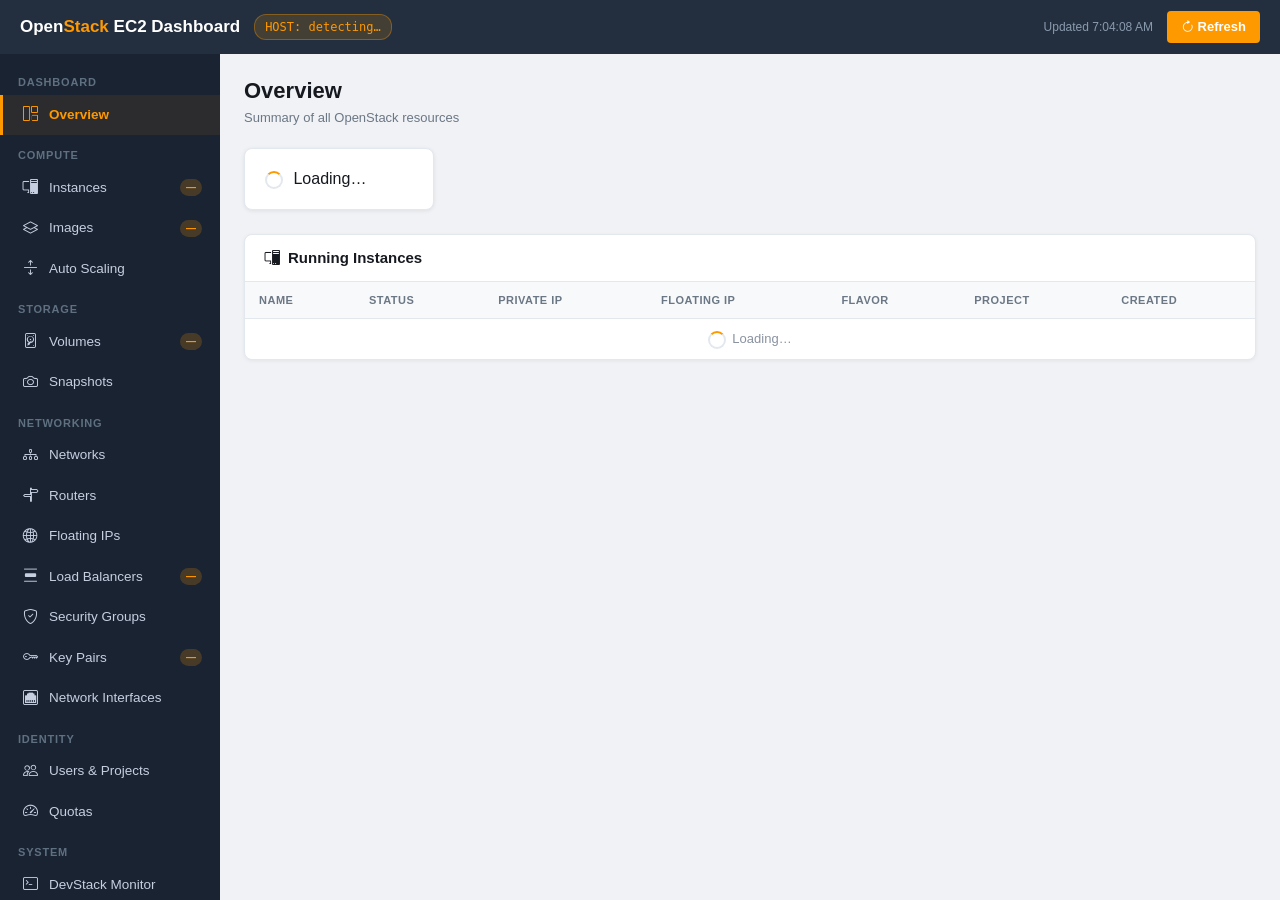
==== commit 65dcf0e6: "Refactor code structure for improved readability and maintainability" ====
--- a/dashboard/templates/index.html
+++ b/dashboard/templates/index.html
@@ -156,17 +156,27 @@
   <div class="nav-group">Compute</div>
   <div class="nav-item" onclick="showSection('instances')"      id="nav-instances"><i class="bi bi-pc-display"></i> Instances <span class="nav-badge" id="badge-instances">—</span></div>
   <div class="nav-item" onclick="showSection('images')"         id="nav-images"><i class="bi bi-layers"></i> Images <span class="nav-badge" id="badge-images">—</span></div>
+  <div class="nav-item" onclick="showSection('auto-scaling')"   id="nav-auto-scaling"><i class="bi bi-arrows-expand"></i> Auto Scaling</div>
 
   <div class="nav-group">Storage</div>
   <div class="nav-item" onclick="showSection('volumes')"        id="nav-volumes"><i class="bi bi-device-hdd"></i> Volumes <span class="nav-badge" id="badge-volumes">—</span></div>
+  <div class="nav-item" onclick="showSection('snapshots')"      id="nav-snapshots"><i class="bi bi-camera"></i> Snapshots</div>
 
   <div class="nav-group">Networking</div>
-  <div class="nav-item" onclick="showSection('networks')"       id="nav-networks"><i class="bi bi-diagram-3"></i> Networks</div>
-  <div class="nav-item" onclick="showSection('floating-ips')"   id="nav-floating-ips"><i class="bi bi-globe2"></i> Floating IPs</div>
+  <div class="nav-item" onclick="showSection('networks')"        id="nav-networks"><i class="bi bi-diagram-3"></i> Networks</div>
+  <div class="nav-item" onclick="showSection('routers')"         id="nav-routers"><i class="bi bi-signpost-split"></i> Routers</div>
+  <div class="nav-item" onclick="showSection('floating-ips')"    id="nav-floating-ips"><i class="bi bi-globe2"></i> Floating IPs</div>
+  <div class="nav-item" onclick="showSection('load-balancers')"  id="nav-load-balancers"><i class="bi bi-distribute-vertical"></i> Load Balancers <span class="nav-badge" id="badge-load-balancers">—</span></div>
   <div class="nav-item" onclick="showSection('security-groups')" id="nav-security-groups"><i class="bi bi-shield-check"></i> Security Groups</div>
+  <div class="nav-item" onclick="showSection('key-pairs')"       id="nav-key-pairs"><i class="bi bi-key"></i> Key Pairs <span class="nav-badge" id="badge-key-pairs">—</span></div>
+  <div class="nav-item" onclick="showSection('ports')"          id="nav-ports"><i class="bi bi-ethernet"></i> Network Interfaces</div>
 
   <div class="nav-group">Identity</div>
   <div class="nav-item" onclick="showSection('users')"          id="nav-users"><i class="bi bi-people"></i> Users &amp; Projects</div>
+  <div class="nav-item" onclick="showSection('quotas')"         id="nav-quotas"><i class="bi bi-speedometer2"></i> Quotas</div>
+
+  <div class="nav-group">System</div>
+  <div class="nav-item" onclick="showSection('devstack')" id="nav-devstack"><i class="bi bi-terminal"></i> DevStack Monitor</div>
 </aside>
 
 <!-- Main -->
@@ -210,6 +220,21 @@
     </div>
   </section>
 
+  <!-- Auto Scaling Groups -->
+  <section class="section" id="section-auto-scaling">
+    <div class="page-header">
+      <div class="page-header-left"><h2>Auto Scaling Groups</h2><p>Managed instance groups that scale horizontally — EC2 Auto Scaling equivalent</p></div>
+      <button class="btn-primary-act" onclick="openCreateAsgModal()"><i class="bi bi-plus-lg me-1"></i>Create ASG</button>
+    </div>
+    <div class="card-box">
+      <div class="card-box-header"><h5>All Auto Scaling Groups</h5><span id="asg-count" style="font-size:13px;color:#6b7785"></span></div>
+      <table class="data-table">
+        <thead><tr><th>Name</th><th>Image</th><th>Flavor</th><th>Min</th><th>Max</th><th>Desired</th><th>Running</th><th>Created</th><th>Actions</th></tr></thead>
+        <tbody id="asg-body"><tr><td colspan="9" class="loading-td"><span class="spinner"></span>Loading…</td></tr></tbody>
+      </table>
+    </div>
+  </section>
+
   <!-- Volumes -->
   <section class="section" id="section-volumes">
     <div class="page-header">
@@ -227,15 +252,38 @@
 
   <!-- Networks -->
   <section class="section" id="section-networks">
-    <div class="page-header"><div class="page-header-left"><h2>Networks</h2><p>Virtual networks and subnets — VPC equivalent</p></div></div>
+    <div class="page-header">
+      <div class="page-header-left"><h2>Networks</h2><p>Virtual networks and subnets — VPC equivalent</p></div>
+      <div style="display:flex;gap:8px">
+        <button class="btn-secondary-act" onclick="openCreateSubnetModal()"><i class="bi bi-plus-lg me-1"></i>Add Subnet</button>
+        <button class="btn-primary-act"   onclick="openCreateNetworkModal()"><i class="bi bi-plus-lg me-1"></i>Create Network</button>
+      </div>
+    </div>
     <div id="networks-grid" class="net-grid"><div class="empty-state"><span class="spinner"></span><br>Loading…</div></div>
+  </section>
+
+  <!-- Routers -->
+  <section class="section" id="section-routers">
+    <div class="page-header">
+      <div class="page-header-left"><h2>Routers</h2><p>Virtual routers — Internet Gateway equivalent connecting subnets to external networks</p></div>
+      <button class="btn-primary-act" onclick="openCreateRouterModal()"><i class="bi bi-plus-lg me-1"></i>Create Router</button>
+    </div>
+    <div class="card-box">
+      <table class="data-table">
+        <thead><tr><th>Name</th><th>Status</th><th>External Gateway</th><th>Attached Subnets</th><th>Static Routes</th><th>Actions</th></tr></thead>
+        <tbody id="routers-body"><tr><td colspan="6" class="loading-td"><span class="spinner"></span>Loading…</td></tr></tbody>
+      </table>
+    </div>
   </section>
 
   <!-- Floating IPs -->
   <section class="section" id="section-floating-ips">
     <div class="page-header">
       <div class="page-header-left"><h2>Floating IPs</h2><p>Public IPs assignable to instances — Elastic IP equivalent</p></div>
-      <button class="btn-primary-act" onclick="allocateFloatingIp()"><i class="bi bi-plus-lg me-1"></i>Allocate IP</button>
+      <div style="display:flex;gap:8px">
+        <button class="btn-secondary-act" onclick="openAssociateFipPanel()"><i class="bi bi-link-45deg me-1"></i>Associate</button>
+        <button class="btn-primary-act"   onclick="allocateFloatingIp()"><i class="bi bi-plus-lg me-1"></i>Allocate IP</button>
+      </div>
     </div>
     <div class="card-box">
       <div class="card-box-header"><h5>Floating IP Pool</h5><span id="fips-count" style="font-size:13px;color:#6b7785"></span></div>
@@ -243,6 +291,16 @@
         <thead><tr><th>ID</th><th>Floating IP</th><th>Fixed IP (Instance)</th><th>Status</th><th>Actions</th></tr></thead>
         <tbody id="fips-body"><tr><td colspan="5" class="loading-td"><span class="spinner"></span>Loading…</td></tr></tbody>
       </table>
+      <div id="fips-associate-panel" style="display:none;margin-top:12px;padding:12px;background:#f8f9fa;border-radius:6px;border:1px solid #dee2e6">
+        <div style="font-size:13px;font-weight:600;margin-bottom:8px">Associate Floating IP</div>
+        <div style="display:flex;gap:8px;align-items:center">
+          <select id="fip-associate-fip" class="form-select form-select-sm" style="max-width:180px"></select>
+          <span style="font-size:13px;color:#6b7785">→</span>
+          <select id="fip-associate-server" class="form-select form-select-sm" style="max-width:220px"><option value="">Loading instances…</option></select>
+          <button class="btn-primary-act" style="padding:5px 14px;font-size:13px" onclick="submitAssociateFip()">Associate</button>
+          <button class="btn-secondary-act" style="padding:5px 14px;font-size:13px" onclick="document.getElementById('fips-associate-panel').style.display='none'">Cancel</button>
+        </div>
+      </div>
     </div>
   </section>
 
@@ -255,8 +313,48 @@
     <div class="card-box">
       <div class="card-box-header"><h5>All Security Groups</h5><span id="sgs-count" style="font-size:13px;color:#6b7785"></span></div>
       <table class="data-table">
-        <thead><tr><th>ID</th><th>Name</th><th>Description</th><th>Rules</th><th>Ingress Rules</th><th>Actions</th></tr></thead>
-        <tbody id="sgs-body"><tr><td colspan="6" class="loading-td"><span class="spinner"></span>Loading…</td></tr></tbody>
+        <thead><tr><th>ID</th><th>Name</th><th>Description</th><th>Rules</th><th>Ingress Rules</th><th>Egress Rules</th><th>Actions</th></tr></thead>
+        <tbody id="sgs-body"><tr><td colspan="7" class="loading-td"><span class="spinner"></span>Loading…</td></tr></tbody>
+      </table>
+    </div>
+  </section>
+
+  <!-- Key Pairs -->
+  <section class="section" id="section-key-pairs">
+    <div class="page-header">
+      <div class="page-header-left"><h2>Key Pairs</h2><p>SSH key pairs for instance access — EC2 Key Pairs equivalent</p></div>
+      <button class="btn-primary-act" onclick="openCreateKeypairModal()"><i class="bi bi-plus-lg me-1"></i>Create Key Pair</button>
+    </div>
+    <div class="card-box">
+      <div class="alert alert-info" style="font-size:13px;margin:0 0 16px;padding:10px 14px;border-radius:6px;background:#e8f4fd;border:1px solid #bee5f6;color:#1a5276">
+        <i class="bi bi-info-circle me-1"></i>
+        The private key is available <strong>only at creation time</strong> — it downloads automatically. Nova does not store it.
+      </div>
+      <div class="card-box-header"><h5>All Key Pairs</h5><span id="kps-count" style="font-size:13px;color:#6b7785"></span></div>
+      <table class="data-table">
+        <thead><tr><th>Name</th><th>Fingerprint</th><th>Created</th><th>SSH Usage</th><th>Actions</th></tr></thead>
+        <tbody id="kps-body"><tr><td colspan="5" class="loading-td"><span class="spinner"></span>Loading…</td></tr></tbody>
+      </table>
+    </div>
+  </section>
+
+  <!-- Load Balancers -->
+  <section class="section" id="section-load-balancers">
+    <div class="page-header">
+      <div class="page-header-left"><h2>Load Balancers</h2><p>Distribute traffic across instances — Octavia with OVN provider</p></div>
+      <button class="btn-primary-act" onclick="openCreateLbModal()"><i class="bi bi-plus-lg me-1"></i>Create Load Balancer</button>
+    </div>
+    <div class="stat-grid">
+      <div class="stat-card"><div class="label">Total LBs</div><div class="number" id="lb-stat-total">—</div></div>
+      <div class="stat-card"><div class="label">Active</div><div class="number" id="lb-stat-active">—</div></div>
+      <div class="stat-card"><div class="label">Total Listeners</div><div class="number" id="lb-stat-listeners">—</div></div>
+      <div class="stat-card"><div class="label">Total Members</div><div class="number" id="lb-stat-members">—</div></div>
+    </div>
+    <div class="card-box">
+      <div class="card-box-header"><h5>All Load Balancers</h5><span id="lb-count" style="font-size:13px;color:#6b7785"></span></div>
+      <table class="data-table">
+        <thead><tr><th>Name</th><th>VIP Address</th><th>Provider</th><th>Provision Status</th><th>Op. Status</th><th>Listeners</th><th>Members</th><th>Actions</th></tr></thead>
+        <tbody id="lb-body"><tr><td colspan="8" class="loading-td"><span class="spinner"></span>Loading…</td></tr></tbody>
       </table>
     </div>
   </section>
@@ -270,6 +368,104 @@
         <thead><tr><th>ID</th><th>Username</th><th>Status</th><th>Projects (Isolated Tenants)</th></tr></thead>
         <tbody id="users-body"><tr><td colspan="4" class="loading-td"><span class="spinner"></span>Loading…</td></tr></tbody>
       </table>
+    </div>
+  </section>
+
+  <!-- Snapshots -->
+  <section class="section" id="section-snapshots">
+    <div class="page-header">
+      <div class="page-header-left"><h2>Snapshots</h2><p>Point-in-time volume backups — EBS Snapshot equivalent</p></div>
+      <button class="btn-primary-act" onclick="openCreateSnapshotModal()"><i class="bi bi-plus-lg me-1"></i>Create Snapshot</button>
+    </div>
+    <div class="card-box">
+      <div class="card-box-header"><h5>All Snapshots</h5><span id="snapshots-count" style="font-size:13px;color:#6b7785"></span></div>
+      <table class="data-table">
+        <thead><tr><th>ID</th><th>Name</th><th>Status</th><th>Size</th><th>Source Volume</th><th>Project</th><th>Created</th><th>Actions</th></tr></thead>
+        <tbody id="snapshots-body"><tr><td colspan="8" class="loading-td"><span class="spinner"></span>Loading…</td></tr></tbody>
+      </table>
+    </div>
+  </section>
+
+  <!-- Network Interfaces / Ports -->
+  <section class="section" id="section-ports">
+    <div class="page-header">
+      <div class="page-header-left"><h2>Network Interfaces</h2><p>Neutron ports — Elastic Network Interface (ENI) equivalent</p></div>
+      <button class="btn-primary-act" onclick="openCreatePortModal()"><i class="bi bi-plus-lg me-1"></i>Create Port</button>
+    </div>
+    <div class="card-box">
+      <div class="card-box-header"><h5>All Ports</h5><span id="ports-count" style="font-size:13px;color:#6b7785"></span></div>
+      <table class="data-table">
+        <thead><tr><th>ID</th><th>Name</th><th>Status</th><th>MAC Address</th><th>IP Addresses</th><th>Device / Owner</th><th>Actions</th></tr></thead>
+        <tbody id="ports-body"><tr><td colspan="7" class="loading-td"><span class="spinner"></span>Loading…</td></tr></tbody>
+      </table>
+    </div>
+  </section>
+
+  <!-- Resource Quotas -->
+  <section class="section" id="section-quotas">
+    <div class="page-header">
+      <div class="page-header-left"><h2>Resource Quotas</h2><p>Per-project limits and usage — EC2 Service Quotas equivalent</p></div>
+      <button class="btn-secondary-act" onclick="refreshCurrent()"><i class="bi bi-arrow-clockwise me-1"></i>Refresh</button>
+    </div>
+    <div id="quotas-grid"></div>
+  </section>
+
+  <!-- DevStack Monitor -->
+  <section class="section" id="section-devstack">
+    <div class="page-header">
+      <div class="page-header-left"><h2>DevStack Monitor</h2><p>Live stack.sh installation progress and service control</p></div>
+      <div style="display:flex;gap:8px;align-items:center;">
+        <button class="btn-secondary-act" onclick="loadDevstack()"><i class="bi bi-arrow-clockwise me-1"></i>Refresh</button>
+        <button class="btn-act btn-delete" id="ds-stop-btn" onclick="stopDevstack()" style="padding:7px 14px;font-size:13px;font-weight:600;display:none"><i class="bi bi-stop-circle me-1"></i>Stop stack.sh</button>
+      </div>
+    </div>
+
+    <!-- Status bar -->
+    <div class="card-box" style="margin-bottom:16px;">
+      <div style="padding:16px 20px;display:flex;align-items:center;gap:20px;flex-wrap:wrap;">
+        <div style="display:flex;align-items:center;gap:10px;">
+          <span id="ds-status-dot" style="width:12px;height:12px;border-radius:50%;background:#ccc;display:inline-block;flex-shrink:0;"></span>
+          <span id="ds-status-label" style="font-weight:700;font-size:15px;">—</span>
+        </div>
+        <div style="color:#6b7785;font-size:13px;">Phase: <strong id="ds-phase">—</strong></div>
+        <div style="color:#6b7785;font-size:13px;">PID: <span id="ds-pid" style="font-family:monospace;">—</span></div>
+        <div style="color:#6b7785;font-size:13px;">Log: <span id="ds-log-path" style="font-family:monospace;font-size:11px;">—</span></div>
+        <div style="margin-left:auto;font-size:12px;color:#8892a0;" id="ds-last-refresh"></div>
+      </div>
+    </div>
+
+    <!-- Progress phases -->
+    <div class="card-box" style="margin-bottom:16px;">
+      <div class="card-box-header"><h5><i class="bi bi-list-check me-2"></i>Installation Phases</h5></div>
+      <div style="padding:16px 20px;display:flex;gap:8px;flex-wrap:wrap;" id="ds-phases">
+        <!-- Rendered by JS -->
+      </div>
+    </div>
+
+    <!-- Log viewer -->
+    <div class="card-box">
+      <div class="card-box-header">
+        <h5><i class="bi bi-file-text me-2"></i>Live Log Output</h5>
+        <div class="hdr-right">
+          <label style="font-size:12px;color:#6b7785;margin:0;">Lines:
+            <select id="ds-lines-count" onchange="loadDevstack()" style="font-size:12px;padding:2px 6px;border:1px solid #d5dbdb;border-radius:4px;margin-left:4px;">
+              <option value="80">80</option>
+              <option value="150">150</option>
+              <option value="300">300</option>
+              <option value="500">500</option>
+            </select>
+          </label>
+          <label style="font-size:12px;color:#6b7785;display:flex;align-items:center;gap:6px;margin:0;">
+            <input type="checkbox" id="ds-auto-refresh" checked onchange="toggleDsAutoRefresh()"> Auto-refresh
+          </label>
+          <label style="font-size:12px;color:#6b7785;display:flex;align-items:center;gap:6px;margin:0;">
+            <input type="checkbox" id="ds-scroll-bottom" checked> Scroll to bottom
+          </label>
+        </div>
+      </div>
+      <div id="ds-log-container" style="background:#0d1117;border-radius:0 0 8px 8px;padding:16px 20px;overflow-y:auto;max-height:520px;font-family:monospace;font-size:12px;line-height:1.6;">
+        <div style="color:#6b7785;text-align:center;padding:20px;">Loading log…</div>
+      </div>
     </div>
   </section>
 
@@ -403,6 +599,104 @@
   </div>
 </div>
 
+<!-- ── Attach Volume Modal ────────────────────────────────────────────────── -->
+<div class="modal fade" id="attachVolumeModal" tabindex="-1">
+  <div class="modal-dialog">
+    <div class="modal-content">
+      <div class="modal-header" style="background:#232f3e;color:white;">
+        <h5 class="modal-title"><i class="bi bi-link-45deg me-2"></i>Attach Volume</h5>
+        <button type="button" class="btn-close btn-close-white" data-bs-dismiss="modal"></button>
+      </div>
+      <div class="modal-body">
+        <input type="hidden" id="attach-volume-id">
+        <div class="mb-3">
+          <label class="form-label fw-bold">Volume</label>
+          <input type="text" id="attach-volume-name" class="form-control" disabled>
+        </div>
+        <div class="mb-3">
+          <label class="form-label fw-bold">Instance <span class="text-danger">*</span></label>
+          <select id="attach-server-id" class="form-select">
+            <option value="">— select an instance —</option>
+          </select>
+        </div>
+        <div class="mb-3">
+          <label class="form-label fw-bold">Device path <small class="text-muted fw-normal">(optional)</small></label>
+          <input type="text" id="attach-device" class="form-control" placeholder="e.g. /dev/vdb">
+          <div class="form-text">Leave blank and Nova will pick the next available device.</div>
+        </div>
+      </div>
+      <div class="modal-footer">
+        <button class="btn-secondary-act" data-bs-dismiss="modal">Cancel</button>
+        <button class="btn-primary-act" onclick="submitAttachVolume()"><i class="bi bi-link-45deg me-1"></i>Attach</button>
+      </div>
+    </div>
+  </div>
+</div>
+
+<!-- ── Detach Volume Modal ────────────────────────────────────────────────── -->
+<div class="modal fade" id="detachVolumeModal" tabindex="-1">
+  <div class="modal-dialog">
+    <div class="modal-content">
+      <div class="modal-header" style="background:#232f3e;color:white;">
+        <h5 class="modal-title"><i class="bi bi-scissors me-2"></i>Detach Volume</h5>
+        <button type="button" class="btn-close btn-close-white" data-bs-dismiss="modal"></button>
+      </div>
+      <div class="modal-body">
+        <input type="hidden" id="detach-volume-id">
+        <input type="hidden" id="detach-server-id">
+        <div class="mb-3">
+          <label class="form-label fw-bold">Volume</label>
+          <input type="text" id="detach-volume-name" class="form-control" disabled>
+        </div>
+        <div class="mb-3">
+          <label class="form-label fw-bold">Attached to instance</label>
+          <input type="text" id="detach-server-display" class="form-control" disabled>
+        </div>
+        <div class="alert alert-warning" style="font-size:13px;padding:8px 12px;margin-bottom:0">
+          <i class="bi bi-exclamation-triangle me-1"></i>
+          Make sure the OS has unmounted the disk before detaching to avoid data corruption.
+        </div>
+      </div>
+      <div class="modal-footer">
+        <button class="btn-secondary-act" data-bs-dismiss="modal">Cancel</button>
+        <button class="btn-primary-act" style="background:#842029" onclick="submitDetachVolume()"><i class="bi bi-scissors me-1"></i>Detach</button>
+      </div>
+    </div>
+  </div>
+</div>
+
+<!-- ── Resize Volume Modal ─────────────────────────────────────────────────── -->
+<div class="modal fade" id="resizeVolumeModal" tabindex="-1">
+  <div class="modal-dialog">
+    <div class="modal-content">
+      <div class="modal-header" style="background:#232f3e;color:white;">
+        <h5 class="modal-title"><i class="bi bi-arrows-expand me-2"></i>Resize Volume</h5>
+        <button type="button" class="btn-close btn-close-white" data-bs-dismiss="modal"></button>
+      </div>
+      <div class="modal-body">
+        <input type="hidden" id="resize-volume-id">
+        <div class="mb-3">
+          <label class="form-label fw-bold">Volume</label>
+          <input type="text" id="resize-volume-name" class="form-control" disabled>
+        </div>
+        <div class="mb-3">
+          <label class="form-label fw-bold">Current size</label>
+          <input type="text" id="resize-current-size" class="form-control" disabled>
+        </div>
+        <div class="mb-3">
+          <label class="form-label fw-bold">New size (GB) <span class="text-danger">*</span></label>
+          <input type="number" id="resize-new-size" class="form-control" min="1">
+          <div class="form-text">Must be larger than the current size. Cinder cannot shrink volumes.</div>
+        </div>
+      </div>
+      <div class="modal-footer">
+        <button class="btn-secondary-act" data-bs-dismiss="modal">Cancel</button>
+        <button class="btn-primary-act" onclick="submitResizeVolume()"><i class="bi bi-arrows-expand me-1"></i>Resize</button>
+      </div>
+    </div>
+  </div>
+</div>
+
 <!-- ── Create AMI Modal ───────────────────────────────────────────────────── -->
 <div class="modal fade" id="createAmiModal" tabindex="-1">
   <div class="modal-dialog">
@@ -482,6 +776,178 @@
       <div class="modal-footer">
         <button class="btn-secondary-act" data-bs-dismiss="modal">Cancel</button>
         <button class="btn-primary-act" onclick="submitCreateSg()"><i class="bi bi-plus-lg me-1"></i>Create</button>
+      </div>
+    </div>
+  </div>
+</div>
+
+<!-- ── Create Network Modal ────────────────────────────────────────────────── -->
+<div class="modal fade" id="createNetworkModal" tabindex="-1">
+  <div class="modal-dialog">
+    <div class="modal-content">
+      <div class="modal-header" style="background:#232f3e;color:white;">
+        <h5 class="modal-title"><i class="bi bi-diagram-3 me-2"></i>Create Network</h5>
+        <button type="button" class="btn-close btn-close-white" data-bs-dismiss="modal"></button>
+      </div>
+      <div class="modal-body">
+        <div class="mb-3">
+          <label class="form-label fw-bold">Name <span class="text-danger">*</span></label>
+          <input type="text" id="net-name" class="form-control" placeholder="e.g. private-net">
+        </div>
+        <div class="form-check mb-0">
+          <input class="form-check-input" type="checkbox" id="net-shared">
+          <label class="form-check-label" for="net-shared">Shared (visible to all projects)</label>
+        </div>
+      </div>
+      <div class="modal-footer">
+        <button class="btn-secondary-act" data-bs-dismiss="modal">Cancel</button>
+        <button class="btn-primary-act" onclick="submitCreateNetwork()"><i class="bi bi-plus-lg me-1"></i>Create</button>
+      </div>
+    </div>
+  </div>
+</div>
+
+<!-- ── Create Subnet Modal ─────────────────────────────────────────────────── -->
+<div class="modal fade" id="createSubnetModal" tabindex="-1">
+  <div class="modal-dialog">
+    <div class="modal-content">
+      <div class="modal-header" style="background:#232f3e;color:white;">
+        <h5 class="modal-title"><i class="bi bi-hdd-network me-2"></i>Add Subnet</h5>
+        <button type="button" class="btn-close btn-close-white" data-bs-dismiss="modal"></button>
+      </div>
+      <div class="modal-body">
+        <div class="mb-3">
+          <label class="form-label fw-bold">Network <span class="text-danger">*</span></label>
+          <select id="subnet-network" class="form-select"><option value="">Loading…</option></select>
+        </div>
+        <div class="mb-3">
+          <label class="form-label fw-bold">Subnet Name</label>
+          <input type="text" id="subnet-name" class="form-control" placeholder="e.g. private-subnet">
+        </div>
+        <div class="mb-3">
+          <label class="form-label fw-bold">CIDR <span class="text-danger">*</span></label>
+          <input type="text" id="subnet-cidr" class="form-control" placeholder="e.g. 192.168.10.0/24">
+        </div>
+        <div class="mb-3">
+          <label class="form-label fw-bold">Gateway IP <span style="font-size:12px;color:#6b7785">(leave blank for auto)</span></label>
+          <input type="text" id="subnet-gateway" class="form-control" placeholder="e.g. 192.168.10.1">
+        </div>
+        <div class="form-check mb-0">
+          <input class="form-check-input" type="checkbox" id="subnet-dhcp" checked>
+          <label class="form-check-label" for="subnet-dhcp">Enable DHCP</label>
+        </div>
+      </div>
+      <div class="modal-footer">
+        <button class="btn-secondary-act" data-bs-dismiss="modal">Cancel</button>
+        <button class="btn-primary-act" onclick="submitCreateSubnet()"><i class="bi bi-plus-lg me-1"></i>Create</button>
+      </div>
+    </div>
+  </div>
+</div>
+
+<!-- ── Create Router Modal ─────────────────────────────────────────────────── -->
+<div class="modal fade" id="createRouterModal" tabindex="-1">
+  <div class="modal-dialog">
+    <div class="modal-content">
+      <div class="modal-header" style="background:#232f3e;color:white;">
+        <h5 class="modal-title"><i class="bi bi-signpost-split me-2"></i>Create Router</h5>
+        <button type="button" class="btn-close btn-close-white" data-bs-dismiss="modal"></button>
+      </div>
+      <div class="modal-body">
+        <div class="mb-3">
+          <label class="form-label fw-bold">Router Name <span class="text-danger">*</span></label>
+          <input type="text" id="router-name" class="form-control" placeholder="e.g. main-router">
+        </div>
+        <div class="mb-0">
+          <label class="form-label fw-bold">External Gateway <span style="font-size:12px;color:#6b7785">(optional)</span></label>
+          <select id="router-gateway-net" class="form-select"><option value="">None — set later</option></select>
+        </div>
+      </div>
+      <div class="modal-footer">
+        <button class="btn-secondary-act" data-bs-dismiss="modal">Cancel</button>
+        <button class="btn-primary-act" onclick="submitCreateRouter()"><i class="bi bi-plus-lg me-1"></i>Create</button>
+      </div>
+    </div>
+  </div>
+</div>
+
+<!-- ── Attach Subnet to Router Modal ──────────────────────────────────────── -->
+<div class="modal fade" id="attachSubnetModal" tabindex="-1">
+  <div class="modal-dialog">
+    <div class="modal-content">
+      <div class="modal-header" style="background:#232f3e;color:white;">
+        <h5 class="modal-title"><i class="bi bi-link-45deg me-2"></i>Attach Subnet — <span id="attach-subnet-router-name"></span></h5>
+        <button type="button" class="btn-close btn-close-white" data-bs-dismiss="modal"></button>
+      </div>
+      <div class="modal-body">
+        <input type="hidden" id="attach-subnet-router-id">
+        <label class="form-label fw-bold">Subnet <span class="text-danger">*</span></label>
+        <select id="attach-subnet-select" class="form-select"><option value="">Loading…</option></select>
+      </div>
+      <div class="modal-footer">
+        <button class="btn-secondary-act" data-bs-dismiss="modal">Cancel</button>
+        <button class="btn-primary-act" onclick="submitAttachSubnet()"><i class="bi bi-link-45deg me-1"></i>Attach</button>
+      </div>
+    </div>
+  </div>
+</div>
+
+<!-- ── Route Table Modal ──────────────────────────────────────────────────── -->
+<div class="modal fade" id="routeTableModal" tabindex="-1">
+  <div class="modal-dialog modal-lg">
+    <div class="modal-content">
+      <div class="modal-header" style="background:#232f3e;color:white;">
+        <h5 class="modal-title"><i class="bi bi-table me-2"></i>Route Table — <span id="route-table-router-name"></span></h5>
+        <button type="button" class="btn-close btn-close-white" data-bs-dismiss="modal"></button>
+      </div>
+      <div class="modal-body">
+        <input type="hidden" id="route-table-router-id">
+        <div class="row g-2 mb-3 align-items-end" style="background:#f8f9fa;padding:12px;border-radius:6px">
+          <div class="col-5">
+            <label class="form-label fw-semibold mb-1" style="font-size:12px">Destination CIDR <span class="text-danger">*</span></label>
+            <input type="text" id="route-destination" class="form-control form-control-sm" placeholder="e.g. 10.20.0.0/24">
+          </div>
+          <div class="col-5">
+            <label class="form-label fw-semibold mb-1" style="font-size:12px">Next Hop IP <span class="text-danger">*</span></label>
+            <input type="text" id="route-nexthop" class="form-control form-control-sm" placeholder="e.g. 192.168.1.1">
+          </div>
+          <div class="col-2">
+            <button class="btn-primary-act w-100" style="padding:6px 0;font-size:13px" onclick="submitAddRoute()"><i class="bi bi-plus-lg"></i> Add</button>
+          </div>
+        </div>
+        <table class="data-table">
+          <thead><tr><th>Destination</th><th>Next Hop</th><th>Type</th><th>Action</th></tr></thead>
+          <tbody id="route-table-body"><tr><td colspan="4" class="loading-td"><span class="spinner"></span>Loading…</td></tr></tbody>
+        </table>
+      </div>
+      <div class="modal-footer">
+        <button class="btn-secondary-act" data-bs-dismiss="modal">Close</button>
+      </div>
+    </div>
+  </div>
+</div>
+
+<!-- ── Create Key Pair Modal ───────────────────────────────────────────────── -->
+<div class="modal fade" id="createKpModal" tabindex="-1">
+  <div class="modal-dialog">
+    <div class="modal-content">
+      <div class="modal-header" style="background:#232f3e;color:white;">
+        <h5 class="modal-title"><i class="bi bi-key me-2"></i>Create Key Pair</h5>
+        <button type="button" class="btn-close btn-close-white" data-bs-dismiss="modal"></button>
+      </div>
+      <div class="modal-body">
+        <div class="mb-3">
+          <label class="form-label fw-bold">Key Pair Name <span class="text-danger">*</span></label>
+          <input type="text" id="kp-name" class="form-control" placeholder="e.g. my-project-key">
+        </div>
+        <div class="alert alert-warning" style="font-size:13px;padding:8px 12px;margin-bottom:0">
+          <i class="bi bi-exclamation-triangle me-1"></i>
+          The private key downloads <strong>once only</strong> when you click Create. It cannot be retrieved later.
+        </div>
+      </div>
+      <div class="modal-footer">
+        <button class="btn-secondary-act" data-bs-dismiss="modal">Cancel</button>
+        <button class="btn-primary-act" onclick="submitCreateKeypair()"><i class="bi bi-download me-1"></i>Create &amp; Download</button>
       </div>
     </div>
   </div>
@@ -544,23 +1010,202 @@
   <div class="modal-dialog">
     <div class="modal-content">
       <div class="modal-header" style="background:#232f3e;color:white;">
-        <h5 class="modal-title"><i class="bi bi-shield-lock me-2"></i>Attach Security Group</h5>
+        <h5 class="modal-title"><i class="bi bi-shield-lock me-2"></i>Security Groups — <span id="attach-sg-server-name"></span></h5>
         <button type="button" class="btn-close btn-close-white" data-bs-dismiss="modal"></button>
       </div>
       <div class="modal-body">
         <input type="hidden" id="attach-sg-server-id">
         <div class="mb-3">
-          <label class="form-label fw-bold">Instance</label>
-          <input type="text" id="attach-sg-server-name" class="form-control" disabled>
-        </div>
+          <div style="font-size:12px;font-weight:700;color:#555;margin-bottom:6px">Attached Security Groups</div>
+          <div id="attached-sgs-list" style="min-height:28px"></div>
+        </div>
+        <hr style="margin:12px 0">
         <div class="mb-0">
-          <label class="form-label fw-bold">Security Group <span class="text-danger">*</span></label>
-          <select id="attach-sg-select" class="form-select"><option value="">Loading…</option></select>
+          <label class="form-label fw-bold">Add Security Group</label>
+          <div style="display:flex;gap:8px">
+            <select id="attach-sg-select" class="form-select"><option value="">Loading…</option></select>
+            <button class="btn-primary-act" style="white-space:nowrap;padding:6px 14px" onclick="submitAttachSg()"><i class="bi bi-plus-lg"></i> Attach</button>
+          </div>
+        </div>
+      </div>
+      <div class="modal-footer">
+        <button class="btn-secondary-act" data-bs-dismiss="modal">Close</button>
+      </div>
+    </div>
+  </div>
+</div>
+
+<!-- ── Edit ASG Modal ─────────────────────────────────────────────────────── -->
+<div class="modal fade" id="editAsgModal" tabindex="-1">
+  <div class="modal-dialog">
+    <div class="modal-content">
+      <div class="modal-header" style="background:#232f3e;color:white;">
+        <h5 class="modal-title"><i class="bi bi-pencil-square me-2"></i>Edit Auto Scaling Group</h5>
+        <button type="button" class="btn-close btn-close-white" data-bs-dismiss="modal"></button>
+      </div>
+      <div class="modal-body">
+        <input type="hidden" id="edit-asg-name">
+        <div class="mb-3">
+          <label class="form-label fw-bold">Group</label>
+          <input type="text" id="edit-asg-display" class="form-control" disabled>
+        </div>
+        <div class="row mb-3">
+          <div class="col-4">
+            <label class="form-label fw-bold">Min Size</label>
+            <input type="number" id="edit-asg-min" class="form-control" min="1" max="10">
+          </div>
+          <div class="col-4">
+            <label class="form-label fw-bold">Max Size</label>
+            <input type="number" id="edit-asg-max" class="form-control" min="1" max="10">
+          </div>
+          <div class="col-4">
+            <label class="form-label fw-bold">Desired Capacity</label>
+            <input type="number" id="edit-asg-desired" class="form-control" min="1" max="10">
+          </div>
+        </div>
+        <div class="alert alert-info" style="font-size:13px;padding:8px 12px;margin-bottom:0">
+          <i class="bi bi-info-circle me-1"></i>
+          If desired capacity changes, instances will be launched or terminated immediately to match.
         </div>
       </div>
       <div class="modal-footer">
         <button class="btn-secondary-act" data-bs-dismiss="modal">Cancel</button>
-        <button class="btn-primary-act" onclick="submitAttachSg()"><i class="bi bi-link-45deg me-1"></i>Attach</button>
+        <button class="btn-primary-act" onclick="submitEditAsg()"><i class="bi bi-check-lg me-1"></i>Save Changes</button>
+      </div>
+    </div>
+  </div>
+</div>
+
+<!-- ── Scaling Policies Modal ─────────────────────────────────────────────── -->
+<div class="modal fade" id="policiesModal" tabindex="-1">
+  <div class="modal-dialog modal-lg">
+    <div class="modal-content">
+      <div class="modal-header" style="background:#232f3e;color:white;">
+        <h5 class="modal-title"><i class="bi bi-gear me-2"></i>Scaling Policies — <span id="policies-asg-name-display"></span></h5>
+        <button type="button" class="btn-close btn-close-white" data-bs-dismiss="modal"></button>
+      </div>
+      <div class="modal-body">
+        <input type="hidden" id="policies-asg-name">
+        <div id="policies-list-wrap" style="margin-bottom:20px">
+          <div class="loading-td"><span class="spinner"></span> Loading…</div>
+        </div>
+        <hr style="margin:0 0 16px">
+        <h6 style="font-weight:700;margin-bottom:12px"><i class="bi bi-plus-lg me-1"></i>Add Policy</h6>
+        <div class="row mb-3">
+          <div class="col-5">
+            <label class="form-label fw-bold">Policy Name <span class="text-danger">*</span></label>
+            <input type="text" id="policy-name" class="form-control" placeholder="e.g. scale-out">
+          </div>
+          <div class="col-4">
+            <label class="form-label fw-bold">Adjustment Type</label>
+            <select id="policy-adj-type" class="form-select" onchange="onPolicyTypeChange()">
+              <option value="ChangeInCapacity">ChangeInCapacity</option>
+              <option value="ExactCapacity">ExactCapacity</option>
+            </select>
+          </div>
+          <div class="col-3">
+            <label class="form-label fw-bold">Adjustment <span class="text-danger">*</span></label>
+            <input type="number" id="policy-adj-value" class="form-control" value="1">
+            <div class="form-text" id="policy-adj-hint">e.g. +1 or -1</div>
+          </div>
+        </div>
+        <div class="mb-0" style="max-width:200px">
+          <label class="form-label fw-bold">Cooldown (seconds)</label>
+          <input type="number" id="policy-cooldown" class="form-control" value="0" min="0">
+          <div class="form-text">Informational only — not enforced automatically.</div>
+        </div>
+      </div>
+      <div class="modal-footer">
+        <button class="btn-secondary-act" data-bs-dismiss="modal">Close</button>
+        <button class="btn-primary-act" onclick="submitAddPolicy()"><i class="bi bi-plus-lg me-1"></i>Add Policy</button>
+      </div>
+    </div>
+  </div>
+</div>
+
+<!-- ── Create ASG Modal ───────────────────────────────────────────────────── -->
+<div class="modal fade" id="createAsgModal" tabindex="-1">
+  <div class="modal-dialog modal-lg">
+    <div class="modal-content">
+      <div class="modal-header" style="background:#232f3e;color:white;">
+        <h5 class="modal-title"><i class="bi bi-arrows-expand me-2"></i>Create Auto Scaling Group</h5>
+        <button type="button" class="btn-close btn-close-white" data-bs-dismiss="modal"></button>
+      </div>
+      <div class="modal-body">
+        <div class="mb-3">
+          <label class="form-label fw-bold">Group Name <span class="text-danger">*</span></label>
+          <input type="text" id="asg-name" class="form-control" placeholder="e.g. web-servers">
+          <div class="form-text">Instances will be named {name}-1, {name}-2, …</div>
+        </div>
+        <div class="mb-3">
+          <label class="form-label fw-bold">Image (OS) <span class="text-danger">*</span></label>
+          <select id="asg-image" class="form-select"><option value="">Loading images…</option></select>
+        </div>
+        <div class="mb-3">
+          <label class="form-label fw-bold">Flavor (Size) <span class="text-danger">*</span></label>
+          <select id="asg-flavor" class="form-select"><option value="">Loading flavors…</option></select>
+        </div>
+        <div class="row mb-3">
+          <div class="col-6">
+            <label class="form-label fw-bold">Key Pair</label>
+            <select id="asg-keypair" class="form-select"><option value="">Loading keypairs…</option></select>
+          </div>
+          <div class="col-6">
+            <label class="form-label fw-bold">Network <span class="text-danger">*</span></label>
+            <select id="asg-network" class="form-select"><option value="">Loading networks…</option></select>
+          </div>
+        </div>
+        <div class="mb-3">
+          <label class="form-label fw-bold">Security Groups <span class="text-danger">*</span></label>
+          <select id="asg-sg" class="form-select" multiple style="height:100px"><option value="">Loading…</option></select>
+          <div class="form-text">Hold Ctrl / Cmd to select multiple.</div>
+        </div>
+        <div class="row mb-0">
+          <div class="col-4">
+            <label class="form-label fw-bold">Min Size</label>
+            <input type="number" id="asg-min" class="form-control" value="1" min="1" max="10">
+          </div>
+          <div class="col-4">
+            <label class="form-label fw-bold">Max Size</label>
+            <input type="number" id="asg-max" class="form-control" value="3" min="1" max="10">
+          </div>
+          <div class="col-4">
+            <label class="form-label fw-bold">Desired Capacity</label>
+            <input type="number" id="asg-desired" class="form-control" value="1" min="1" max="10">
+          </div>
+        </div>
+      </div>
+      <div class="modal-footer">
+        <button class="btn-secondary-act" data-bs-dismiss="modal">Cancel</button>
+        <button class="btn-primary-act" onclick="submitCreateAsg()"><i class="bi bi-rocket-takeoff me-1"></i>Create</button>
+      </div>
+    </div>
+  </div>
+</div>
+
+<!-- ── Scale ASG Modal ────────────────────────────────────────────────────── -->
+<div class="modal fade" id="scaleAsgModal" tabindex="-1">
+  <div class="modal-dialog modal-sm">
+    <div class="modal-content">
+      <div class="modal-header" style="background:#232f3e;color:white;">
+        <h5 class="modal-title"><i class="bi bi-arrows-expand me-2"></i>Scale Group</h5>
+        <button type="button" class="btn-close btn-close-white" data-bs-dismiss="modal"></button>
+      </div>
+      <div class="modal-body">
+        <input type="hidden" id="scale-asg-name">
+        <div class="mb-3">
+          <label class="form-label fw-bold">Group</label>
+          <input type="text" id="scale-asg-display" class="form-control" disabled>
+        </div>
+        <div class="mb-0">
+          <label class="form-label fw-bold">New Desired Capacity <span class="text-danger">*</span></label>
+          <input type="number" id="scale-desired" class="form-control" min="1" max="10">
+          <div class="form-text" id="scale-asg-range"></div>
+        </div>
+      </div>
+      <div class="modal-footer">
+        <button class="btn-secondary-act" data-bs-dismiss="modal">Cancel</button>
+        <button class="btn-primary-act" onclick="submitScaleAsg()"><i class="bi bi-arrows-expand me-1"></i>Scale</button>
       </div>
     </div>
   </div>
@@ -584,28 +1229,364 @@
   </div>
 </div>
 
+<!-- ── Create Load Balancer Modal ─────────────────────────────────────────── -->
+<div class="modal fade" id="createLbModal" tabindex="-1">
+  <div class="modal-dialog">
+    <div class="modal-content">
+      <div class="modal-header" style="background:#232f3e;color:white;">
+        <h5 class="modal-title"><i class="bi bi-distribute-vertical me-2"></i>Create Load Balancer</h5>
+        <button type="button" class="btn-close btn-close-white" data-bs-dismiss="modal"></button>
+      </div>
+      <div class="modal-body">
+        <div class="mb-3">
+          <label class="form-label fw-semibold">Name <span class="text-danger">*</span></label>
+          <input type="text" id="lb-name" class="form-control" placeholder="my-load-balancer">
+        </div>
+        <div class="mb-3">
+          <label class="form-label fw-semibold">Subnet <span class="text-danger">*</span></label>
+          <select id="lb-subnet" class="form-select"><option value="">Loading subnets…</option></select>
+          <div class="form-text">The VIP address will be allocated from this subnet.</div>
+        </div>
+        <div class="mb-3">
+          <label class="form-label fw-semibold">Description</label>
+          <input type="text" id="lb-description" class="form-control" placeholder="Optional description">
+        </div>
+        <div class="form-text text-muted"><i class="bi bi-info-circle me-1"></i>A default HTTP/ROUND_ROBIN pool is created automatically.</div>
+      </div>
+      <div class="modal-footer">
+        <button class="btn-secondary-act" data-bs-dismiss="modal">Cancel</button>
+        <button class="btn-primary-act" onclick="submitCreateLb()">Create Load Balancer</button>
+      </div>
+    </div>
+  </div>
+</div>
+
+<!-- ── LB Listeners (Routing Rules) Modal ─────────────────────────────────── -->
+<div class="modal fade" id="lbListenersModal" tabindex="-1">
+  <div class="modal-dialog modal-lg">
+    <div class="modal-content">
+      <div class="modal-header" style="background:#232f3e;color:white;">
+        <h5 class="modal-title"><i class="bi bi-arrow-left-right me-2"></i>Routing Rules — <span id="lb-listeners-name"></span></h5>
+        <button type="button" class="btn-close btn-close-white" data-bs-dismiss="modal"></button>
+      </div>
+      <div class="modal-body">
+        <div class="row g-2 mb-3 align-items-end" style="background:#f8f9fa;padding:12px;border-radius:6px;">
+          <div class="col-4">
+            <label class="form-label fw-semibold mb-1" style="font-size:12px;">Listener Name</label>
+            <input type="text" id="listener-name" class="form-control form-control-sm" placeholder="http-listener">
+          </div>
+          <div class="col-3">
+            <label class="form-label fw-semibold mb-1" style="font-size:12px;">Protocol</label>
+            <select id="listener-protocol" class="form-select form-select-sm">
+              <option value="HTTP">HTTP</option>
+              <option value="HTTPS">HTTPS</option>
+              <option value="TCP">TCP</option>
+              <option value="UDP">UDP</option>
+            </select>
+          </div>
+          <div class="col-3">
+            <label class="form-label fw-semibold mb-1" style="font-size:12px;">Port</label>
+            <input type="number" id="listener-port" class="form-control form-control-sm" value="80" min="1" max="65535">
+          </div>
+          <div class="col-2">
+            <button class="btn-primary-act w-100" style="padding:6px 8px;font-size:12px;" onclick="submitAddListener()">Add</button>
+          </div>
+        </div>
+        <table class="data-table">
+          <thead><tr><th>Name</th><th>Protocol</th><th>Port</th><th>Status</th><th></th></tr></thead>
+          <tbody id="lb-listeners-body"><tr><td colspan="5" class="loading-td"><span class="spinner"></span>Loading…</td></tr></tbody>
+        </table>
+      </div>
+    </div>
+  </div>
+</div>
+
+<!-- ── LB Members (Attach Instances) Modal ────────────────────────────────── -->
+<div class="modal fade" id="lbMembersModal" tabindex="-1">
+  <div class="modal-dialog modal-lg">
+    <div class="modal-content">
+      <div class="modal-header" style="background:#232f3e;color:white;">
+        <h5 class="modal-title"><i class="bi bi-pc-display me-2"></i>Attached Instances — <span id="lb-members-name"></span></h5>
+        <button type="button" class="btn-close btn-close-white" data-bs-dismiss="modal"></button>
+      </div>
+      <div class="modal-body">
+        <div class="row g-2 mb-3 align-items-end" style="background:#f8f9fa;padding:12px;border-radius:6px;">
+          <div class="col-5">
+            <label class="form-label fw-semibold mb-1" style="font-size:12px;">Instance</label>
+            <select id="member-instance" class="form-select form-select-sm"><option value="">Loading instances…</option></select>
+          </div>
+          <div class="col-3">
+            <label class="form-label fw-semibold mb-1" style="font-size:12px;">Port</label>
+            <input type="number" id="member-port" class="form-control form-control-sm" value="80" min="1" max="65535">
+          </div>
+          <div class="col-4">
+            <label class="form-label fw-semibold mb-1" style="font-size:12px;">Subnet (optional)</label>
+            <select id="member-subnet" class="form-select form-select-sm"><option value="">Auto-detect</option></select>
+          </div>
+        </div>
+        <div class="mb-3">
+          <button class="btn-primary-act" style="font-size:12px;padding:6px 12px;" onclick="submitAttachMember()">Attach Instance</button>
+        </div>
+        <table class="data-table">
+          <thead><tr><th>Instance Name</th><th>IP Address</th><th>Port</th><th>Status</th><th></th></tr></thead>
+          <tbody id="lb-members-body"><tr><td colspan="5" class="loading-td"><span class="spinner"></span>Loading…</td></tr></tbody>
+        </table>
+      </div>
+    </div>
+  </div>
+</div>
+
+<!-- ── LB Health Check Modal ──────────────────────────────────────────────── -->
+<div class="modal fade" id="lbHealthModal" tabindex="-1">
+  <div class="modal-dialog">
+    <div class="modal-content">
+      <div class="modal-header" style="background:#232f3e;color:white;">
+        <h5 class="modal-title"><i class="bi bi-heart-pulse me-2"></i>Health Check — <span id="lb-health-name"></span></h5>
+        <button type="button" class="btn-close btn-close-white" data-bs-dismiss="modal"></button>
+      </div>
+      <div class="modal-body">
+        <div id="lb-health-existing" style="display:none;margin-bottom:16px;">
+          <div style="background:#d4edda;border-radius:6px;padding:12px 16px;font-size:13px;">
+            <strong><i class="bi bi-check-circle me-1"></i>Health monitor active</strong>
+            <div id="lb-health-details" style="margin-top:6px;color:#555;line-height:1.7;"></div>
+            <button class="btn-delete btn-act" style="margin-top:8px;" onclick="submitDeleteHealthMonitor()">Remove Monitor</button>
+          </div>
+        </div>
+        <div id="lb-health-form">
+          <div class="mb-3">
+            <label class="form-label fw-semibold">Type</label>
+            <select id="hm-type" class="form-select">
+              <option value="HTTP">HTTP</option>
+              <option value="HTTPS">HTTPS</option>
+              <option value="TCP">TCP</option>
+              <option value="PING">PING</option>
+            </select>
+          </div>
+          <div class="row g-3">
+            <div class="col-4">
+              <label class="form-label fw-semibold">Delay (s)</label>
+              <input type="number" id="hm-delay" class="form-control" value="5" min="1">
+              <div class="form-text">Check interval</div>
+            </div>
+            <div class="col-4">
+              <label class="form-label fw-semibold">Timeout (s)</label>
+              <input type="number" id="hm-timeout" class="form-control" value="3" min="1">
+              <div class="form-text">Per-check timeout</div>
+            </div>
+            <div class="col-4">
+              <label class="form-label fw-semibold">Max Retries</label>
+              <input type="number" id="hm-retries" class="form-control" value="3" min="1">
+              <div class="form-text">Before marking DOWN</div>
+            </div>
+          </div>
+        </div>
+      </div>
+      <div class="modal-footer">
+        <button class="btn-secondary-act" data-bs-dismiss="modal">Close</button>
+        <button id="hm-save-btn" class="btn-primary-act" onclick="submitCreateHealthMonitor()">Save Health Check</button>
+      </div>
+    </div>
+  </div>
+</div>
+
+<!-- ── Create Snapshot Modal ───────────────────────────────────────────────── -->
+<div class="modal fade" id="createSnapshotModal" tabindex="-1">
+  <div class="modal-dialog">
+    <div class="modal-content">
+      <div class="modal-header" style="background:#232f3e;color:white;">
+        <h5 class="modal-title"><i class="bi bi-camera me-2"></i>Create Snapshot</h5>
+        <button type="button" class="btn-close btn-close-white" data-bs-dismiss="modal"></button>
+      </div>
+      <div class="modal-body">
+        <div class="mb-3">
+          <label class="form-label fw-bold">Source Volume <span class="text-danger">*</span></label>
+          <select id="snap-volume-id" class="form-select"><option value="">Loading volumes…</option></select>
+        </div>
+        <div class="mb-3">
+          <label class="form-label fw-bold">Snapshot Name <span class="text-danger">*</span></label>
+          <input type="text" id="snap-name" class="form-control" placeholder="e.g. data-disk-backup">
+        </div>
+        <div class="mb-0">
+          <label class="form-label fw-bold">Description</label>
+          <input type="text" id="snap-description" class="form-control" placeholder="Optional">
+        </div>
+      </div>
+      <div class="modal-footer">
+        <button class="btn-secondary-act" data-bs-dismiss="modal">Cancel</button>
+        <button class="btn-primary-act" onclick="submitCreateSnapshot()"><i class="bi bi-camera me-1"></i>Create</button>
+      </div>
+    </div>
+  </div>
+</div>
+
+<!-- ── Restore Snapshot Modal ──────────────────────────────────────────────── -->
+<div class="modal fade" id="restoreSnapshotModal" tabindex="-1">
+  <div class="modal-dialog">
+    <div class="modal-content">
+      <div class="modal-header" style="background:#232f3e;color:white;">
+        <h5 class="modal-title"><i class="bi bi-arrow-counterclockwise me-2"></i>Restore Snapshot to Volume</h5>
+        <button type="button" class="btn-close btn-close-white" data-bs-dismiss="modal"></button>
+      </div>
+      <div class="modal-body">
+        <input type="hidden" id="restore-snapshot-id">
+        <div class="mb-3">
+          <label class="form-label fw-bold">Snapshot</label>
+          <input type="text" id="restore-snapshot-name" class="form-control" disabled>
+        </div>
+        <div class="mb-3">
+          <label class="form-label fw-bold">New Volume Name <span class="text-danger">*</span></label>
+          <input type="text" id="restore-volume-name" class="form-control" placeholder="e.g. restored-disk-01">
+        </div>
+        <div class="mb-0">
+          <label class="form-label fw-bold">Size (GB) <span class="text-danger">*</span></label>
+          <input type="number" id="restore-volume-size" class="form-control" min="1">
+          <div class="form-text">Must be ≥ original snapshot size. Cinder cannot create smaller volumes.</div>
+        </div>
+      </div>
+      <div class="modal-footer">
+        <button class="btn-secondary-act" data-bs-dismiss="modal">Cancel</button>
+        <button class="btn-primary-act" onclick="submitRestoreSnapshot()"><i class="bi bi-arrow-counterclockwise me-1"></i>Restore</button>
+      </div>
+    </div>
+  </div>
+</div>
+
+<!-- ── Create Port Modal ───────────────────────────────────────────────────── -->
+<div class="modal fade" id="createPortModal" tabindex="-1">
+  <div class="modal-dialog">
+    <div class="modal-content">
+      <div class="modal-header" style="background:#232f3e;color:white;">
+        <h5 class="modal-title"><i class="bi bi-ethernet me-2"></i>Create Network Interface</h5>
+        <button type="button" class="btn-close btn-close-white" data-bs-dismiss="modal"></button>
+      </div>
+      <div class="modal-body">
+        <div class="mb-3">
+          <label class="form-label fw-bold">Network <span class="text-danger">*</span></label>
+          <select id="port-network-id" class="form-select"><option value="">Loading…</option></select>
+        </div>
+        <div class="mb-0">
+          <label class="form-label fw-bold">Name</label>
+          <input type="text" id="port-name" class="form-control" placeholder="e.g. eni-web-01">
+        </div>
+      </div>
+      <div class="modal-footer">
+        <button class="btn-secondary-act" data-bs-dismiss="modal">Cancel</button>
+        <button class="btn-primary-act" onclick="submitCreatePort()"><i class="bi bi-plus-lg me-1"></i>Create</button>
+      </div>
+    </div>
+  </div>
+</div>
+
+<!-- ── Attach Interface Modal ──────────────────────────────────────────────── -->
+<div class="modal fade" id="attachInterfaceModal" tabindex="-1">
+  <div class="modal-dialog">
+    <div class="modal-content">
+      <div class="modal-header" style="background:#232f3e;color:white;">
+        <h5 class="modal-title"><i class="bi bi-link-45deg me-2"></i>Attach Interface — <span id="attach-iface-server-name"></span></h5>
+        <button type="button" class="btn-close btn-close-white" data-bs-dismiss="modal"></button>
+      </div>
+      <div class="modal-body">
+        <input type="hidden" id="attach-iface-server-id">
+        <div class="mb-3">
+          <label class="form-label fw-bold">Existing Port</label>
+          <select id="attach-iface-port" class="form-select"><option value="">Loading ports…</option></select>
+          <div class="form-text">Select a free port, or leave empty and pick a network to auto-create one.</div>
+        </div>
+        <div class="mb-0">
+          <label class="form-label fw-bold">Or: New port on Network</label>
+          <select id="attach-iface-network" class="form-select"><option value="">None (use port above)</option></select>
+        </div>
+      </div>
+      <div class="modal-footer">
+        <button class="btn-secondary-act" data-bs-dismiss="modal">Cancel</button>
+        <button class="btn-primary-act" onclick="submitAttachInterface()"><i class="bi bi-link-45deg me-1"></i>Attach</button>
+      </div>
+    </div>
+  </div>
+</div>
+
+<!-- ── Instance Console Modal ─────────────────────────────────────────────── -->
+<div class="modal fade" id="consoleModal" tabindex="-1">
+  <div class="modal-dialog modal-xl">
+    <div class="modal-content">
+      <div class="modal-header" style="background:#232f3e;color:white;">
+        <h5 class="modal-title"><i class="bi bi-terminal me-2"></i>Console — <span id="console-server-name"></span></h5>
+        <button type="button" class="btn-close btn-close-white" data-bs-dismiss="modal"></button>
+      </div>
+      <div class="modal-body" style="padding:0">
+        <div style="background:#1a2332;padding:10px 16px;border-bottom:1px solid #2d3a4a;display:flex;align-items:center;gap:12px;flex-wrap:wrap">
+          <div style="font-size:12px;color:#8892a0;white-space:nowrap">VNC Console:</div>
+          <a id="console-vnc-url" href="#" target="_blank" style="font-size:11px;font-family:monospace;color:#ff9900;word-break:break-all">Requesting…</a>
+          <div style="margin-left:auto;display:flex;gap:8px;align-items:center">
+            <select id="console-lines" class="form-select form-select-sm" style="width:110px;font-size:12px" onchange="loadConsoleOutput()">
+              <option value="50">50 lines</option>
+              <option value="100">100 lines</option>
+              <option value="250">250 lines</option>
+              <option value="500">500 lines</option>
+            </select>
+            <button class="btn-secondary-act" style="font-size:12px;padding:4px 10px;white-space:nowrap" onclick="loadConsoleOutput()">
+              <i class="bi bi-arrow-clockwise me-1"></i>Refresh
+            </button>
+          </div>
+        </div>
+        <div id="console-output" style="background:#0d1117;padding:16px 20px;font-family:monospace;font-size:12px;line-height:1.6;min-height:200px;max-height:500px;overflow-y:auto;white-space:pre-wrap;color:#c9d1d9">
+          <div style="color:#6b7785;text-align:center;padding:20px">Loading console output…</div>
+        </div>
+      </div>
+    </div>
+  </div>
+</div>
+
 <script src="https://cdn.jsdelivr.net/npm/bootstrap@5.3.0/dist/js/bootstrap.bundle.min.js"></script>
 <script>
   let currentSection = 'overview';
   const loaded = {};
   const launchModal    = new bootstrap.Modal(document.getElementById('launchModal'));
   const modifyModal    = new bootstrap.Modal(document.getElementById('modifyModal'));
-  const volumeModal    = new bootstrap.Modal(document.getElementById('volumeModal'));
-  const createAmiModal = new bootstrap.Modal(document.getElementById('createAmiModal'));
+  const volumeModal        = new bootstrap.Modal(document.getElementById('volumeModal'));
+  const attachVolumeModal  = new bootstrap.Modal(document.getElementById('attachVolumeModal'));
+  const detachVolumeModal  = new bootstrap.Modal(document.getElementById('detachVolumeModal'));
+  const resizeVolumeModal  = new bootstrap.Modal(document.getElementById('resizeVolumeModal'));
+  const createAmiModal     = new bootstrap.Modal(document.getElementById('createAmiModal'));
   const copyAmiModal   = new bootstrap.Modal(document.getElementById('copyAmiModal'));
   const confirmModal   = new bootstrap.Modal(document.getElementById('confirmModal'));
-  const createSgModal  = new bootstrap.Modal(document.getElementById('createSgModal'));
-  const addRuleModal   = new bootstrap.Modal(document.getElementById('addRuleModal'));
+  const createSgModal       = new bootstrap.Modal(document.getElementById('createSgModal'));
+  const addRuleModal        = new bootstrap.Modal(document.getElementById('addRuleModal'));
+  const createNetworkModal  = new bootstrap.Modal(document.getElementById('createNetworkModal'));
+  const createSubnetModal   = new bootstrap.Modal(document.getElementById('createSubnetModal'));
+  const createRouterModal   = new bootstrap.Modal(document.getElementById('createRouterModal'));
+  const attachSubnetModal   = new bootstrap.Modal(document.getElementById('attachSubnetModal'));
+  const routeTableModal     = new bootstrap.Modal(document.getElementById('routeTableModal'));
   const attachSgModal  = new bootstrap.Modal(document.getElementById('attachSgModal'));
+  const createKpModal  = new bootstrap.Modal(document.getElementById('createKpModal'));
+  const createAsgModal  = new bootstrap.Modal(document.getElementById('createAsgModal'));
+  const scaleAsgModal   = new bootstrap.Modal(document.getElementById('scaleAsgModal'));
+  const editAsgModal    = new bootstrap.Modal(document.getElementById('editAsgModal'));
+  const policiesModal        = new bootstrap.Modal(document.getElementById('policiesModal'));
+  const createSnapshotModal  = new bootstrap.Modal(document.getElementById('createSnapshotModal'));
+  const restoreSnapshotModal = new bootstrap.Modal(document.getElementById('restoreSnapshotModal'));
+  const createPortModal      = new bootstrap.Modal(document.getElementById('createPortModal'));
+  const attachInterfaceModal = new bootstrap.Modal(document.getElementById('attachInterfaceModal'));
+  const consoleModal         = new bootstrap.Modal(document.getElementById('consoleModal'));
 
   // ── Navigation ────────────────────────────────────────────────────────────
   function showSection(name) {
+    // Stop devstack auto-refresh when leaving that section
+    if (currentSection === 'devstack' && name !== 'devstack') {
+      clearInterval(_dsAutoRefreshTimer);
+      _dsAutoRefreshTimer = null;
+    }
     document.querySelectorAll('.section').forEach(s => s.classList.remove('active'));
     document.querySelectorAll('.nav-item').forEach(n => n.classList.remove('active'));
     document.getElementById('section-' + name).classList.add('active');
     document.getElementById('nav-' + name).classList.add('active');
     currentSection = name;
     if (!loaded[name]) loadSection(name);
+    // Start auto-refresh when entering devstack section
+    if (name === 'devstack' && document.getElementById('ds-auto-refresh').checked) {
+      clearInterval(_dsAutoRefreshTimer);
+      _dsAutoRefreshTimer = setInterval(loadDevstack, 5000);
+    }
   }
 
   function refreshCurrent() { delete loaded[currentSection]; loadSection(currentSection); }
@@ -616,9 +1597,12 @@
     btn.disabled = true;
     const map = {
       'overview': fetchOverview, 'instances': fetchInstances,
-      'images': fetchImages, 'volumes': fetchVolumes,
-      'networks': fetchNetworks, 'floating-ips': fetchFloatingIps,
-      'security-groups': fetchSecurityGroups, 'users': fetchUsers,
+      'images': fetchImages, 'auto-scaling': fetchAutoScalingGroups,
+      'volumes': fetchVolumes, 'networks': fetchNetworks, 'routers': fetchRouters,
+      'floating-ips': fetchFloatingIps, 'load-balancers': loadLoadBalancers,
+      'devstack': loadDevstack, 'security-groups': fetchSecurityGroups,
+      'key-pairs': fetchKeyPairs, 'users': fetchUsers,
+      'snapshots': fetchSnapshots, 'ports': fetchPorts, 'quotas': fetchQuotas,
     };
     (map[name] || (() => Promise.resolve()))().finally(() => {
       btn.disabled = false;
@@ -716,7 +1700,9 @@
           if (s.status === 'SHUTOFF')       actions += `<button class="btn-act btn-start me-1"   onclick="startInstance('${s.id}','${s.name}')">&#9654; Start</button>`;
           if (s.status === 'SHUTOFF')       actions += `<button class="btn-act btn-modify me-1"  onclick="openModifyModal('${s.id}','${s.name}','${s.flavor}')">&#9881; Modify</button>`;
           if (s.status === 'ACTIVE' || s.status === 'SHUTOFF') actions += `<button class="btn-act btn-snapshot me-1" onclick="openCreateAmiModal('${s.id}','${s.name}')">&#128247; AMI</button>`;
-          if (s.status === 'ACTIVE')        actions += `<button class="btn-act btn-modify me-1"   onclick="openAttachSgModal('${s.id}','${s.name}')">&#128737; SG</button>`;
+          if (s.status === 'ACTIVE')        actions += `<button class="btn-act btn-modify me-1"   onclick="openAttachSgModal('${s.id}','${s.name}',${JSON.stringify(s.security_groups)})">&#128737; SG</button>`;
+          if (s.status === 'ACTIVE')        actions += `<button class="btn-act btn-modify me-1"   onclick="openConsoleModal('${s.id}','${s.name}')">&#128187; Console</button>`;
+          if (s.status === 'ACTIVE')        actions += `<button class="btn-act btn-modify me-1"   onclick="openAttachInterfaceModal('${s.id}','${s.name}')">&#128268; NIC</button>`;
           if (s.status === 'VERIFY_RESIZE') actions += `<button class="btn-act btn-confirm me-1" onclick="confirmResize('${s.id}','${s.name}')">&#10003; Confirm</button>`;
           if (s.status !== 'BUILD')         actions += `<button class="btn-act btn-delete"        onclick="deleteInstance('${s.id}','${s.name}')">&#128465; Delete</button>`;
           return `<tr>
@@ -816,7 +1802,7 @@
     document.getElementById('launch-flavor').innerHTML =
       flavors.map(f => `<option value="${f.id}">${f.name} — ${f.vcpus} vCPU · ${f.ram >= 1024 ? (f.ram/1024)+'GB' : f.ram+'MB'} RAM · ${f.disk}GB Disk</option>`).join('');
     document.getElementById('launch-keypair').innerHTML =
-      ['<option value="">No key pair</option>', ...keypairs.map(k => `<option value="${k}" ${k === 'project-key' ? 'selected' : ''}>${k}</option>`)].join('');
+      ['<option value="">No key pair</option>', ...keypairs.map(k => `<option value="${k.name}" ${k.name === 'project-key' ? 'selected' : ''}>${k.name}</option>`)].join('');
 
     // Only internal (non-external) networks can be attached to an instance
     const internalNets = networks.filter(n => !n.external);
@@ -985,17 +1971,38 @@
     document.getElementById('volumes-body').innerHTML = data.length === 0
       ? '<tr><td colspan="10" class="empty-state"><i class="bi bi-inbox"></i>No volumes — click Create Volume to add one</td></tr>'
       : data.map(v => {
-          const canDelete = v.status === 'available';
+          const isAvailable = v.status === 'available';
+          const isInUse     = v.status === 'in-use';
+          // attached_to contains short server IDs; store full attachments for detach
+          const attachedIds = v.attached_to || [];
+          const attachedCell = attachedIds.length
+            ? attachedIds.map(id => `<span class="ip-chip">${id}</span>`).join('')
+            : '<span style="color:#aaa">—</span>';
+
+          let actions = '';
+          if (isAvailable) {
+            actions = `
+              <button class="btn-act btn-start"  onclick="openAttachVolumeModal('${v.id}','${v.name}')">&#128279; Attach</button>
+              <button class="btn-act btn-modify" onclick="openResizeVolumeModal('${v.id}','${v.name}',${v.size_gb})" style="margin-left:4px">&#8617; Resize</button>
+              <button class="btn-act btn-delete" onclick="deleteVolume('${v.id}','${v.name}')" style="margin-left:4px">&#128465; Delete</button>`;
+          } else if (isInUse) {
+            actions = `
+              <button class="btn-act btn-stop" onclick="openDetachVolumeModal('${v.id}','${v.name}','${v.server_id}','${attachedIds[0] || ''}')">&#9986; Detach</button>
+              <button class="btn-act btn-modify" onclick="openResizeVolumeModal('${v.id}','${v.name}',${v.size_gb})" style="margin-left:4px">&#8617; Resize</button>`;
+          } else {
+            actions = `<span style="color:#aaa;font-size:12px">${v.status}</span>`;
+          }
+
           return `<tr>
             <td class="id-col">${shortId(v.id)}</td>
             <td><strong>${v.name}</strong></td><td>${badge(v.status)}</td>
             <td><strong>${v.size_gb} GB</strong></td>
             <td style="font-size:12px">${v.volume_type || '—'}</td>
             <td style="text-align:center">${v.bootable ? '<i class="bi bi-check-circle-fill text-success"></i>' : '—'}</td>
-            <td>${v.attached_to.length ? v.attached_to.map(id => `<span class="ip-chip">${id}</span>`).join('') : '<span style="color:#aaa">—</span>'}</td>
+            <td>${attachedCell}</td>
             <td><span class="project-chip">${v.project}</span></td>
             <td style="color:#8892a0;font-size:12px">${v.created_at}</td>
-            <td>${canDelete ? `<button class="btn-act btn-delete" onclick="deleteVolume('${v.id}','${v.name}')">&#128465; Delete</button>` : '<span style="color:#aaa;font-size:12px">in-use</span>'}</td></tr>`;
+            <td style="white-space:nowrap">${actions}</td></tr>`;
         }).join('');
   }
 
@@ -1004,7 +2011,7 @@
   async function submitCreateVolume() {
     const name = document.getElementById('vol-name').value.trim();
     const size = parseInt(document.getElementById('vol-size').value);
-    if (!name)       { toast('error', 'Validation', 'Volume name is required'); return; }
+    if (!name)            { toast('error', 'Validation', 'Volume name is required'); return; }
     if (!size || size < 1) { toast('error', 'Validation', 'Size must be at least 1 GB'); return; }
 
     volumeModal.hide();
@@ -1030,21 +2037,136 @@
     });
   }
 
+  // ── Attach Volume ─────────────────────────────────────────────────────────
+  async function openAttachVolumeModal(volumeId, volumeName) {
+    document.getElementById('attach-volume-id').value   = volumeId;
+    document.getElementById('attach-volume-name').value = volumeName;
+    document.getElementById('attach-device').value      = '';
+
+    // Populate instance dropdown from live data
+    const select = document.getElementById('attach-server-id');
+    select.innerHTML = '<option value="">Loading instances…</option>';
+    attachVolumeModal.show();
+
+    const instances = await fetch('/api/instances').then(r => r.json());
+    if (instances.error) {
+      select.innerHTML = '<option value="">Failed to load instances</option>';
+      return;
+    }
+    // Only running instances can accept a volume attachment
+    const running = instances.filter(i => i.status === 'ACTIVE');
+    select.innerHTML = running.length === 0
+      ? '<option value="">No running instances</option>'
+      : '<option value="">— select an instance —</option>' +
+        running.map(i => `<option value="${i.id}">${i.name} (${shortId(i.id)})</option>`).join('');
+  }
+
+  async function submitAttachVolume() {
+    const volumeId  = document.getElementById('attach-volume-id').value;
+    const serverId  = document.getElementById('attach-server-id').value.trim();
+    const device    = document.getElementById('attach-device').value.trim();
+    const volumeName = document.getElementById('attach-volume-name').value;
+    if (!serverId) { toast('error', 'Validation', 'Select an instance'); return; }
+
+    attachVolumeModal.hide();
+    toast('info', 'Attaching volume…', `"${volumeName}" → instance`);
+    const body = {server_id: serverId};
+    if (device) body.device = device;
+
+    const r = await fetch(`/api/volumes/${volumeId}/attach`, {
+      method:'POST', headers:{'Content-Type':'application/json'},
+      body: JSON.stringify(body)
+    }).then(r => r.json());
+
+    if (r.error) { toast('error', 'Attach failed', r.error); return; }
+    toast('success', 'Attaching', `"${volumeName}" is being attached`);
+    scheduleRefresh('volumes', 4000);
+  }
+
+  // ── Detach Volume ─────────────────────────────────────────────────────────
+  function openDetachVolumeModal(volumeId, volumeName, serverId, serverShortId) {
+    document.getElementById('detach-volume-id').value      = volumeId;
+    document.getElementById('detach-volume-name').value    = volumeName;
+    document.getElementById('detach-server-id').value      = serverId;
+    document.getElementById('detach-server-display').value = serverShortId || serverId || 'unknown';
+    detachVolumeModal.show();
+  }
+
+  async function submitDetachVolume() {
+    const volumeId   = document.getElementById('detach-volume-id').value;
+    const serverId   = document.getElementById('detach-server-id').value;
+    const volumeName = document.getElementById('detach-volume-name').value;
+    if (!serverId) { toast('error', 'Error', 'Server ID is missing — cannot detach'); return; }
+
+    detachVolumeModal.hide();
+    toast('info', 'Detaching volume…', `"${volumeName}"`);
+    const r = await fetch(`/api/volumes/${volumeId}/detach`, {
+      method:'POST', headers:{'Content-Type':'application/json'},
+      body: JSON.stringify({server_id: serverId})
+    }).then(r => r.json());
+
+    if (r.error) { toast('error', 'Detach failed', r.error); return; }
+    toast('success', 'Detaching', `"${volumeName}" is being detached`);
+    scheduleRefresh('volumes', 4000);
+  }
+
+  // ── Resize Volume ─────────────────────────────────────────────────────────
+  function openResizeVolumeModal(volumeId, volumeName, currentSizeGb) {
+    document.getElementById('resize-volume-id').value    = volumeId;
+    document.getElementById('resize-volume-name').value  = volumeName;
+    document.getElementById('resize-current-size').value = currentSizeGb + ' GB';
+    const input = document.getElementById('resize-new-size');
+    input.min   = currentSizeGb + 1;
+    input.value = currentSizeGb + 1;
+    resizeVolumeModal.show();
+  }
+
+  async function submitResizeVolume() {
+    const volumeId   = document.getElementById('resize-volume-id').value;
+    const volumeName = document.getElementById('resize-volume-name').value;
+    const newSize    = parseInt(document.getElementById('resize-new-size').value);
+    const currentSizeText = document.getElementById('resize-current-size').value;
+    const currentSize = parseInt(currentSizeText);
+
+    if (!newSize || newSize <= currentSize) {
+      toast('error', 'Validation', `New size must be larger than ${currentSize} GB`);
+      return;
+    }
+
+    resizeVolumeModal.hide();
+    toast('info', 'Resizing volume…', `"${volumeName}" → ${newSize} GB`);
+    const r = await fetch(`/api/volumes/${volumeId}/resize`, {
+      method:'POST', headers:{'Content-Type':'application/json'},
+      body: JSON.stringify({new_size: newSize})
+    }).then(r => r.json());
+
+    if (r.error) { toast('error', 'Resize failed', r.error); return; }
+    toast('success', 'Resizing', `"${volumeName}" is being extended to ${newSize} GB`);
+    scheduleRefresh('volumes', 4000);
+  }
+
   // ── Networks ──────────────────────────────────────────────────────────────
   async function fetchNetworks() {
     const data = await fetch('/api/networks').then(r => r.json());
     const grid = document.getElementById('networks-grid');
     if (data.error) { grid.innerHTML = `<div style="color:#dc3545">${data.error}</div>`; return; }
+    if (data.length === 0) { grid.innerHTML = '<div class="empty-state"><i class="bi bi-diagram-3"></i>No networks — click Create Network to add one</div>'; return; }
     grid.innerHTML = data.map(n => `
       <div class="net-card">
-        <h6><i class="bi bi-diagram-3" style="color:#ff9900"></i> ${n.name}
-          ${n.external ? '<span class="tag-ext">EXTERNAL</span>' : ''}
-          ${n.shared   ? '<span class="tag-shared">SHARED</span>' : ''}
-        </h6>
+        <div style="display:flex;justify-content:space-between;align-items:flex-start;margin-bottom:6px">
+          <h6 style="margin:0"><i class="bi bi-diagram-3" style="color:#ff9900"></i> ${n.name}
+            ${n.external ? '<span class="tag-ext">EXTERNAL</span>' : ''}
+            ${n.shared   ? '<span class="tag-shared">SHARED</span>' : ''}
+          </h6>
+          ${!n.external ? `<button class="btn-act btn-delete" style="padding:2px 8px;font-size:11px" onclick="deleteNetwork('${n.uuid}','${n.name}')">&#128465;</button>` : ''}
+        </div>
         <div style="margin-bottom:8px">${badge(n.status)}</div>
         ${n.subnets.map(s => `
           <div style="border-top:1px solid #eee;padding-top:8px;margin-top:8px">
-            <div style="font-size:12px;font-weight:700;color:#555;margin-bottom:4px">${s.name || 'Subnet'}</div>
+            <div style="display:flex;justify-content:space-between;align-items:center;margin-bottom:4px">
+              <div style="font-size:12px;font-weight:700;color:#555">${s.name || 'Subnet'}</div>
+              <button class="btn-act btn-delete" style="padding:1px 6px;font-size:11px" onclick="deleteSubnet('${s.id}','${s.name||s.cidr}')">&#128465;</button>
+            </div>
             <div class="subnet-row">
               <span class="subnet-label">CIDR</span><span>${s.cidr||'—'}</span>
               <span class="subnet-label">Gateway</span><span>${s.gateway||'—'}</span>
@@ -1055,6 +2177,295 @@
       </div>`).join('');
   }
 
+  // ── Networks CRUD ─────────────────────────────────────────────────────────
+  function openCreateNetworkModal() {
+    document.getElementById('net-name').value = '';
+    document.getElementById('net-shared').checked = false;
+    createNetworkModal.show();
+  }
+
+  async function submitCreateNetwork() {
+    const name   = document.getElementById('net-name').value.trim();
+    const shared = document.getElementById('net-shared').checked;
+    if (!name) { toast('error', 'Validation', 'Name is required'); return; }
+    const r = await fetch('/api/networks', {
+      method: 'POST',
+      headers: {'Content-Type': 'application/json'},
+      body: JSON.stringify({name, shared})
+    }).then(r => r.json());
+    if (r.error) { toast('error', 'Create failed', r.error); return; }
+    toast('success', 'Created', `Network "${name}" created`);
+    createNetworkModal.hide();
+    delete loaded['networks'];
+    loadSection('networks');
+  }
+
+  function deleteNetwork(uuid, name) {
+    confirm(`Delete network "${name}"? All subnets must be removed first.`, async () => {
+      const r = await fetch(`/api/networks/${uuid}`, {method:'DELETE'}).then(r => r.json());
+      if (r.error) { toast('error', 'Delete failed', r.error); return; }
+      toast('success', 'Deleted', `Network "${name}" removed`);
+      delete loaded['networks'];
+      loadSection('networks');
+    });
+  }
+
+  // ── Subnets CRUD ──────────────────────────────────────────────────────────
+  async function openCreateSubnetModal() {
+    document.getElementById('subnet-name').value    = '';
+    document.getElementById('subnet-cidr').value    = '';
+    document.getElementById('subnet-gateway').value = '';
+    document.getElementById('subnet-dhcp').checked  = true;
+    // Populate network dropdown with non-external networks
+    const nets = await fetch('/api/networks').then(r => r.json());
+    const sel  = document.getElementById('subnet-network');
+    if (nets.error || nets.length === 0) {
+      sel.innerHTML = '<option value="">No networks available</option>';
+    } else {
+      sel.innerHTML = nets.filter(n => !n.external).map(n => `<option value="${n.uuid}">${n.name}</option>`).join('');
+    }
+    createSubnetModal.show();
+  }
+
+  async function submitCreateSubnet() {
+    const network_id  = document.getElementById('subnet-network').value;
+    const name        = document.getElementById('subnet-name').value.trim();
+    const cidr        = document.getElementById('subnet-cidr').value.trim();
+    const gateway_ip  = document.getElementById('subnet-gateway').value.trim();
+    const enable_dhcp = document.getElementById('subnet-dhcp').checked;
+    if (!network_id || !cidr) { toast('error', 'Validation', 'Network and CIDR are required'); return; }
+    const r = await fetch('/api/subnets', {
+      method: 'POST',
+      headers: {'Content-Type': 'application/json'},
+      body: JSON.stringify({name, network_id, cidr, gateway_ip, enable_dhcp})
+    }).then(r => r.json());
+    if (r.error) { toast('error', 'Create failed', r.error); return; }
+    toast('success', 'Created', `Subnet "${cidr}" created`);
+    createSubnetModal.hide();
+    delete loaded['networks'];
+    loadSection('networks');
+  }
+
+  function deleteSubnet(subnetId, label) {
+    confirm(`Delete subnet "${label}"? It must not have any ports attached.`, async () => {
+      const r = await fetch(`/api/subnets/${subnetId}`, {method:'DELETE'}).then(r => r.json());
+      if (r.error) { toast('error', 'Delete failed', r.error); return; }
+      toast('success', 'Deleted', `Subnet "${label}" removed`);
+      delete loaded['networks'];
+      loadSection('networks');
+    });
+  }
+
+  // ── Routers ───────────────────────────────────────────────────────────────
+  async function fetchRouters() {
+    const data = await fetch('/api/routers').then(r => r.json());
+    const tbody = document.getElementById('routers-body');
+    if (data.error) { tbody.innerHTML = errRow(data.error, 6); return; }
+    if (data.length === 0) {
+      tbody.innerHTML = '<tr><td colspan="6" class="empty-state"><i class="bi bi-signpost-split"></i>No routers — click Create Router to add one</td></tr>';
+      return;
+    }
+    tbody.innerHTML = data.map(r => `
+      <tr>
+        <td><strong>${r.name}</strong></td>
+        <td>${badge(r.status)}</td>
+        <td>${r.has_gateway
+          ? `<span style="font-size:12px;color:#1a6b35"><i class="bi bi-check-circle-fill me-1"></i>Attached</span>
+             <button class="btn-act btn-release ms-2" style="font-size:11px;padding:2px 7px" onclick="clearRouterGateway('${r.id}','${r.name}')">Clear</button>`
+          : `<span style="color:#aaa;font-size:12px">None</span>
+             <button class="btn-act btn-modify ms-2" style="font-size:11px;padding:2px 7px" onclick="openSetGatewayModal('${r.id}','${r.name}')">Set</button>`}
+        </td>
+        <td>
+          ${r.subnets.length === 0
+            ? '<span style="color:#aaa;font-size:12px">None</span>'
+            : r.subnets.map(s => `<span class="rule-pill">${s.name} <span style="cursor:pointer;opacity:0.6;margin-left:4px" onclick="detachSubnet('${r.id}','${s.id}','${s.name}')">&#10005;</span></span>`).join('')}
+        </td>
+        <td>
+          <button class="btn-act btn-modify" style="font-size:11px;padding:2px 8px" onclick="openRouteTableModal('${r.id}','${r.name}')">
+            <i class="bi bi-table me-1"></i>Routes ${r.route_count > 0 ? `<span style="background:#ff9900;color:#fff;border-radius:8px;padding:0 5px;font-size:10px;margin-left:3px">${r.route_count}</span>` : ''}
+          </button>
+        </td>
+        <td style="white-space:nowrap">
+          <button class="btn-act btn-modify me-1" onclick="openAttachSubnetModal('${r.id}','${r.name}')"><i class="bi bi-link-45deg"></i> Subnet</button>
+          <button class="btn-act btn-delete" onclick="deleteRouter('${r.id}','${r.name}')">&#128465; Delete</button>
+        </td>
+      </tr>`).join('');
+  }
+
+  // ── Route Table ───────────────────────────────────────────────────────────
+  async function openRouteTableModal(routerId, routerName) {
+    document.getElementById('route-table-router-id').value      = routerId;
+    document.getElementById('route-table-router-name').textContent = routerName;
+    document.getElementById('route-destination').value = '';
+    document.getElementById('route-nexthop').value     = '';
+    routeTableModal.show();
+    await refreshRouteTable(routerId);
+  }
+
+  async function refreshRouteTable(routerId) {
+    const tbody = document.getElementById('route-table-body');
+    const data  = await fetch(`/api/routers/${routerId}/routes`).then(r => r.json());
+    if (data.error) { tbody.innerHTML = `<tr><td colspan="4" style="color:#dc3545;padding:10px">${data.error}</td></tr>`; return; }
+    // Always show the local route (non-deletable) plus any static routes
+    const staticRows = data.routes.map(rt => `
+      <tr>
+        <td><span class="ip-chip">${rt.destination}</span></td>
+        <td><span class="ip-chip">${rt.nexthop}</span></td>
+        <td><span style="font-size:11px;color:#6b7785">Static</span></td>
+        <td><button class="btn-act btn-delete" style="font-size:11px;padding:2px 7px" onclick="deleteRoute('${routerId}','${rt.destination}','${rt.nexthop}')">&#128465;</button></td>
+      </tr>`).join('');
+    tbody.innerHTML = `
+      <tr style="background:#f8f9fa">
+        <td><span class="ip-chip">local</span></td>
+        <td><span style="color:#aaa;font-size:12px">— (local network)</span></td>
+        <td><span style="font-size:11px;color:#6b7785">Local</span></td>
+        <td><span style="color:#aaa;font-size:12px">system</span></td>
+      </tr>
+      ${staticRows || '<tr><td colspan="4" style="color:#aaa;font-size:12px;padding:10px;text-align:center">No static routes</td></tr>'}`;
+  }
+
+  async function submitAddRoute() {
+    const routerId    = document.getElementById('route-table-router-id').value;
+    const destination = document.getElementById('route-destination').value.trim();
+    const nexthop     = document.getElementById('route-nexthop').value.trim();
+    if (!destination || !nexthop) { toast('error', 'Validation', 'Destination CIDR and Next Hop are required'); return; }
+    const r = await fetch(`/api/routers/${routerId}/routes`, {
+      method: 'POST',
+      headers: {'Content-Type': 'application/json'},
+      body: JSON.stringify({destination, nexthop})
+    }).then(r => r.json());
+    if (r.error) { toast('error', 'Add route failed', r.error); return; }
+    toast('success', 'Route added', `${destination} → ${nexthop}`);
+    document.getElementById('route-destination').value = '';
+    document.getElementById('route-nexthop').value     = '';
+    await refreshRouteTable(routerId);
+    delete loaded['routers'];
+  }
+
+  function deleteRoute(routerId, destination, nexthop) {
+    confirm(`Delete static route ${destination} → ${nexthop}?`, async () => {
+      const r = await fetch(`/api/routers/${routerId}/routes`, {
+        method: 'DELETE',
+        headers: {'Content-Type': 'application/json'},
+        body: JSON.stringify({destination, nexthop})
+      }).then(r => r.json());
+      if (r.error) { toast('error', 'Delete failed', r.error); return; }
+      toast('success', 'Route deleted', `${destination} removed`);
+      await refreshRouteTable(routerId);
+      delete loaded['routers'];
+    });
+  }
+
+  async function openCreateRouterModal() {
+    document.getElementById('router-name').value = '';
+    // Populate external network options
+    const nets = await fetch('/api/networks').then(r => r.json());
+    const sel  = document.getElementById('router-gateway-net');
+    sel.innerHTML = '<option value="">None — set later</option>';
+    if (!nets.error) {
+      nets.filter(n => n.external).forEach(n => {
+        sel.innerHTML += `<option value="${n.uuid}">${n.name}</option>`;
+      });
+    }
+    createRouterModal.show();
+  }
+
+  async function submitCreateRouter() {
+    const name              = document.getElementById('router-name').value.trim();
+    const gateway_network_id = document.getElementById('router-gateway-net').value;
+    if (!name) { toast('error', 'Validation', 'Name is required'); return; }
+    const r = await fetch('/api/routers', {
+      method: 'POST',
+      headers: {'Content-Type': 'application/json'},
+      body: JSON.stringify({name, gateway_network_id})
+    }).then(r => r.json());
+    if (r.error) { toast('error', 'Create failed', r.error); return; }
+    toast('success', 'Created', `Router "${name}" created`);
+    createRouterModal.hide();
+    delete loaded['routers'];
+    loadSection('routers');
+  }
+
+  function deleteRouter(routerId, name) {
+    confirm(`Delete router "${name}"? Detach all subnets and clear the gateway first.`, async () => {
+      const r = await fetch(`/api/routers/${routerId}`, {method:'DELETE'}).then(r => r.json());
+      if (r.error) { toast('error', 'Delete failed', r.error); return; }
+      toast('success', 'Deleted', `Router "${name}" removed`);
+      delete loaded['routers'];
+      loadSection('routers');
+    });
+  }
+
+  async function openSetGatewayModal(routerId, routerName) {
+    // Reuse the create router modal just for setting the gateway on an existing router.
+    // Simpler: use a quick inline prompt via existing confirm pattern with fetch.
+    const nets = await fetch('/api/networks').then(r => r.json());
+    const extNets = (nets.error ? [] : nets).filter(n => n.external);
+    if (extNets.length === 0) { toast('error', 'No external network', 'Create an external network first'); return; }
+    // Auto-pick the first external network (most setups have exactly one).
+    const net = extNets[0];
+    confirm(`Attach external gateway "${net.name}" to router "${routerName}"?`, async () => {
+      const r = await fetch(`/api/routers/${routerId}/gateway`, {
+        method: 'PUT',
+        headers: {'Content-Type': 'application/json'},
+        body: JSON.stringify({network_id: net.uuid})
+      }).then(r => r.json());
+      if (r.error) { toast('error', 'Gateway failed', r.error); return; }
+      toast('success', 'Gateway set', `Router "${routerName}" now connected to "${net.name}"`);
+      delete loaded['routers'];
+      loadSection('routers');
+    });
+  }
+
+  function clearRouterGateway(routerId, routerName) {
+    confirm(`Detach external gateway from router "${routerName}"?`, async () => {
+      const r = await fetch(`/api/routers/${routerId}/gateway`, {method:'DELETE'}).then(r => r.json());
+      if (r.error) { toast('error', 'Clear failed', r.error); return; }
+      toast('success', 'Gateway cleared', `Router "${routerName}" disconnected from external network`);
+      delete loaded['routers'];
+      loadSection('routers');
+    });
+  }
+
+  async function openAttachSubnetModal(routerId, routerName) {
+    document.getElementById('attach-subnet-router-id').value   = routerId;
+    document.getElementById('attach-subnet-router-name').textContent = routerName;
+    const subnets = await fetch('/api/subnets').then(r => r.json());
+    const sel = document.getElementById('attach-subnet-select');
+    if (subnets.error || subnets.length === 0) {
+      sel.innerHTML = '<option value="">No subnets available</option>';
+    } else {
+      sel.innerHTML = subnets.map(s => `<option value="${s.id}">${s.name} (${s.cidr})</option>`).join('');
+    }
+    attachSubnetModal.show();
+  }
+
+  async function submitAttachSubnet() {
+    const routerId = document.getElementById('attach-subnet-router-id').value;
+    const subnetId = document.getElementById('attach-subnet-select').value;
+    if (!subnetId) { toast('error', 'Validation', 'Select a subnet'); return; }
+    const r = await fetch(`/api/routers/${routerId}/subnets`, {
+      method: 'POST',
+      headers: {'Content-Type': 'application/json'},
+      body: JSON.stringify({subnet_id: subnetId})
+    }).then(r => r.json());
+    if (r.error) { toast('error', 'Attach failed', r.error); return; }
+    toast('success', 'Attached', 'Subnet interface added to router');
+    attachSubnetModal.hide();
+    delete loaded['routers'];
+    loadSection('routers');
+  }
+
+  function detachSubnet(routerId, subnetId, subnetName) {
+    confirm(`Detach subnet "${subnetName}" from this router?`, async () => {
+      const r = await fetch(`/api/routers/${routerId}/subnets/${subnetId}`, {method:'DELETE'}).then(r => r.json());
+      if (r.error) { toast('error', 'Detach failed', r.error); return; }
+      toast('success', 'Detached', `Subnet "${subnetName}" removed from router`);
+      delete loaded['routers'];
+      loadSection('routers');
+    });
+  }
+
   // ── Floating IPs ──────────────────────────────────────────────────────────
   async function fetchFloatingIps() {
     const data = await fetch('/api/floating-ips').then(r => r.json());
@@ -1063,13 +2474,18 @@
     document.getElementById('fips-body').innerHTML = data.length === 0
       ? '<tr><td colspan="5" class="empty-state"><i class="bi bi-globe2"></i>No floating IPs — click Allocate IP to create one</td></tr>'
       : data.map(f => {
-          const canRelease = f.fixed_ip === '—';
+          const isAttached = f.fixed_ip !== '—';
           return `<tr>
             <td class="id-col">${shortId(f.id)}</td>
             <td><strong><span class="ip-chip">${f.floating_ip}</span></strong></td>
-            <td>${f.fixed_ip !== '—' ? `<span class="ip-chip">${f.fixed_ip}</span>` : '<span style="color:#aaa">Not attached</span>'}</td>
+            <td>${isAttached ? `<span class="ip-chip">${f.fixed_ip}</span>` : '<span style="color:#aaa">Not attached</span>'}</td>
             <td>${badge(f.status)}</td>
-            <td>${canRelease ? `<button class="btn-act btn-release" onclick="releaseFloatingIp('${f.id}','${f.floating_ip}')">Release</button>` : '<span style="color:#aaa;font-size:12px">in use</span>'}</td></tr>`;
+            <td style="white-space:nowrap">
+              ${isAttached
+                ? `<button class="btn-act btn-release me-1" onclick="disassociateFloatingIp('${f.id}','${f.floating_ip}')">Detach</button>`
+                : `<button class="btn-act btn-modify me-1" onclick="openAssociateFipPanel('${f.id}')">Attach</button>`}
+              <button class="btn-act btn-delete" onclick="releaseFloatingIp('${f.id}','${f.floating_ip}')">Release</button>
+            </td></tr>`;
         }).join('');
   }
 
@@ -1090,23 +2506,74 @@
     });
   }
 
+  async function openAssociateFipPanel(preselectedFipId) {
+    const panel = document.getElementById('fips-associate-panel');
+    panel.style.display = 'block';
+
+    // Populate unattached FIPs dropdown
+    const fips    = await fetch('/api/floating-ips').then(r => r.json());
+    const fipSel  = document.getElementById('fip-associate-fip');
+    const freeFips = (fips.error ? [] : fips).filter(f => f.fixed_ip === '—');
+    fipSel.innerHTML = freeFips.length === 0
+      ? '<option value="">No free floating IPs</option>'
+      : freeFips.map(f => `<option value="${f.id}" ${f.id === preselectedFipId ? 'selected' : ''}>${f.floating_ip}</option>`).join('');
+
+    // Populate instances dropdown
+    const servers  = await fetch('/api/instances').then(r => r.json());
+    const srvSel   = document.getElementById('fip-associate-server');
+    srvSel.innerHTML = (servers.error || servers.length === 0)
+      ? '<option value="">No running instances</option>'
+      : servers.map(s => `<option value="${s.id}">${s.name}</option>`).join('');
+  }
+
+  async function submitAssociateFip() {
+    const fipId    = document.getElementById('fip-associate-fip').value;
+    const serverId = document.getElementById('fip-associate-server').value;
+    if (!fipId || !serverId) { toast('error', 'Validation', 'Select both a floating IP and an instance'); return; }
+    const r = await fetch(`/api/floating-ips/${fipId}/associate`, {
+      method: 'PUT',
+      headers: {'Content-Type': 'application/json'},
+      body: JSON.stringify({server_id: serverId})
+    }).then(r => r.json());
+    if (r.error) { toast('error', 'Associate failed', r.error); return; }
+    toast('success', 'Associated', 'Floating IP attached to instance');
+    document.getElementById('fips-associate-panel').style.display = 'none';
+    scheduleRefresh('floating-ips', 2000);
+  }
+
+  function disassociateFloatingIp(fipId, ip) {
+    confirm(`Detach floating IP ${ip} from its instance? The IP will remain allocated.`, async () => {
+      const r = await fetch(`/api/floating-ips/${fipId}/disassociate`, {method:'PUT'}).then(r => r.json());
+      if (r.error) { toast('error', 'Detach failed', r.error); return; }
+      toast('success', 'Detached', `Floating IP ${ip} is now free`);
+      scheduleRefresh('floating-ips', 2000);
+    });
+  }
+
   // ── Security Groups ───────────────────────────────────────────────────────
   async function fetchSecurityGroups() {
     const data = await fetch('/api/security-groups').then(r => r.json());
-    if (data.error) { document.getElementById('sgs-body').innerHTML = errRow(data.error, 6); return; }
+    if (data.error) { document.getElementById('sgs-body').innerHTML = errRow(data.error, 7); return; }
     document.getElementById('sgs-count').textContent = data.length + ' groups';
+
+    // Render a list of rule pills for a given direction; each has an ✕ delete button.
+    function rulePills(rules, sgUuid, arrow) {
+      if (rules.length === 0) return '<span style="color:#aaa;font-size:12px">Default</span>';
+      return rules.map(r => {
+        const port = r.port_min ? (r.port_min === r.port_max ? r.port_min : `${r.port_min}-${r.port_max}`) : 'any';
+        return `<span class="rule-pill">${r.protocol} ${port} ${arrow} ${r.remote_ip} <span style="cursor:pointer;margin-left:4px;opacity:0.6" onclick="deleteRule('${sgUuid}','${r.uuid}')">&#10005;</span></span>`;
+      }).join('');
+    }
+
     document.getElementById('sgs-body').innerHTML = data.length === 0
-      ? '<tr><td colspan="6" class="empty-state">No security groups</td></tr>'
+      ? '<tr><td colspan="7" class="empty-state">No security groups</td></tr>'
       : data.map(sg => `<tr>
           <td class="id-col">${sg.id}</td>
           <td><strong>${sg.name}</strong></td>
           <td style="font-size:12px;color:#6b7785">${sg.description || '—'}</td>
           <td style="text-align:center">${sg.rule_count}</td>
-          <td>${sg.ingress_rules.length === 0 ? '<span style="color:#aaa;font-size:12px">No ingress rules</span>'
-            : sg.ingress_rules.map(r => {
-                const port = r.port_min ? (r.port_min === r.port_max ? r.port_min : `${r.port_min}-${r.port_max}`) : 'any';
-                return `<span class="rule-pill">${r.protocol} ${port} ← ${r.remote_ip} <span style="cursor:pointer;margin-left:4px;opacity:0.6" onclick="deleteRule('${sg.uuid}','${r.uuid}')">&#10005;</span></span>`;
-              }).join('')}</td>
+          <td>${rulePills(sg.ingress_rules, sg.uuid, '←')}</td>
+          <td>${rulePills(sg.egress_rules,  sg.uuid, '→')}</td>
           <td style="white-space:nowrap">
             <button class="btn-act btn-modify me-1" onclick="openAddRuleModal('${sg.uuid}','${sg.name}')"><i class="bi bi-plus-lg"></i> Rule</button>
             <button class="btn-act btn-delete" onclick="deleteSg('${sg.uuid}','${sg.name}')">&#128465; Delete</button>
@@ -1203,18 +2670,43 @@
     });
   }
 
-  // Fetches current SG list to populate the dropdown before showing the modal.
-  async function openAttachSgModal(serverId, serverName) {
-    document.getElementById('attach-sg-server-id').value   = serverId;
-    document.getElementById('attach-sg-server-name').value = serverName;
-    const sgs = await fetch('/api/security-groups').then(r => r.json());
+  // Opens SG management modal — shows currently attached SGs (with detach) and a dropdown to add more.
+  async function openAttachSgModal(serverId, serverName, currentSgs) {
+    document.getElementById('attach-sg-server-id').value       = serverId;
+    document.getElementById('attach-sg-server-name').textContent = serverName;
+    await refreshAttachedSgsList(serverId, currentSgs || []);
+    const allSgs = await fetch('/api/security-groups').then(r => r.json());
     const sel = document.getElementById('attach-sg-select');
-    if (sgs.error || sgs.length === 0) {
+    if (allSgs.error || allSgs.length === 0) {
       sel.innerHTML = '<option value="">No security groups available</option>';
     } else {
-      sel.innerHTML = sgs.map(sg => `<option value="${sg.name}">${sg.name}</option>`).join('');
+      sel.innerHTML = allSgs.map(sg => `<option value="${sg.name}">${sg.name}</option>`).join('');
     }
     attachSgModal.show();
+  }
+
+  function refreshAttachedSgsList(serverId, sgNames) {
+    const div = document.getElementById('attached-sgs-list');
+    if (!sgNames || sgNames.length === 0) {
+      div.innerHTML = '<span style="color:#aaa;font-size:12px">No security groups attached</span>';
+      return;
+    }
+    div.innerHTML = sgNames.map(name =>
+      `<span class="rule-pill">${name}
+         <span style="cursor:pointer;margin-left:4px;opacity:0.6" onclick="detachSgFromInstance('${serverId}','${name}')">&#10005;</span>
+       </span>`
+    ).join('');
+  }
+
+  async function detachSgFromInstance(serverId, sgName) {
+    const r = await fetch(`/api/instances/${serverId}/security-groups/${encodeURIComponent(sgName)}`, {method:'DELETE'}).then(r => r.json());
+    if (r.error) { toast('error', 'Detach failed', r.error); return; }
+    toast('success', 'Detached', `Security group "${sgName}" removed from instance`);
+    // Refresh the attached list from the live API
+    const instances = await fetch('/api/instances').then(r => r.json());
+    const inst = (instances.error ? [] : instances).find(i => i.id === serverId);
+    refreshAttachedSgsList(serverId, inst ? inst.security_groups : []);
+    delete loaded['instances'];
   }
 
   async function submitAttachSg() {
@@ -1227,8 +2719,12 @@
       body: JSON.stringify({name})
     }).then(r => r.json());
     if (r.error) { toast('error', 'Attach failed', r.error); return; }
-    toast('success', 'Attached', `Security group "${name}" attached to instance`);
-    attachSgModal.hide();
+    toast('success', 'Attached', `Security group "${name}" attached`);
+    // Refresh attached list without closing modal — user may want to add more.
+    const instances = await fetch('/api/instances').then(r => r.json());
+    const inst = (instances.error ? [] : instances).find(i => i.id === serverId);
+    refreshAttachedSgsList(serverId, inst ? inst.security_groups : []);
+    delete loaded['instances'];
   }
 
   // ── Users ─────────────────────────────────────────────────────────────────
@@ -1245,6 +2741,1015 @@
           <td>${u.projects.length ? u.projects.map(p => `<span class="project-chip">${p}</span>`).join(' ') : '<span style="color:#aaa;font-size:12px">No assignments</span>'}</td></tr>`).join('');
   }
 
+  // ── Key Pairs ─────────────────────────────────────────────────────────────
+  async function fetchKeyPairs() {
+    const data = await fetch('/api/keypairs').then(r => r.json());
+    if (data.error) { document.getElementById('kps-body').innerHTML = errRow(data.error, 5); return; }
+    document.getElementById('kps-count').textContent = data.length + ' key pairs';
+    document.getElementById('badge-key-pairs').textContent = data.length;
+    document.getElementById('kps-body').innerHTML = data.length === 0
+      ? '<tr><td colspan="5" class="empty-state"><i class="bi bi-key"></i>No key pairs — click Create Key Pair to generate one</td></tr>'
+      : data.map(kp => `<tr>
+          <td><strong>${kp.name}</strong></td>
+          <td style="font-size:11px;font-family:monospace;color:#6b7785;max-width:260px;overflow:hidden;text-overflow:ellipsis">${kp.fingerprint || '—'}</td>
+          <td style="color:#8892a0;font-size:12px">${kp.created_at || '—'}</td>
+          <td style="font-size:12px"><code>ssh -i ${kp.name}.pem &lt;user&gt;@&lt;floating-ip&gt;</code></td>
+          <td><button class="btn-act btn-delete" onclick="deleteKeypair('${kp.name}')">&#128465; Delete</button></td>
+        </tr>`).join('');
+  }
+
+  function openCreateKeypairModal() {
+    document.getElementById('kp-name').value = '';
+    createKpModal.show();
+  }
+
+  async function submitCreateKeypair() {
+    const name = document.getElementById('kp-name').value.trim();
+    if (!name) { toast('error', 'Validation', 'Key pair name is required'); return; }
+    createKpModal.hide();
+    toast('info', 'Creating…', `Generating key pair "${name}"`);
+    const r = await fetch('/api/keypairs', {
+      method: 'POST',
+      headers: {'Content-Type': 'application/json'},
+      body: JSON.stringify({name})
+    }).then(r => r.json());
+    if (r.error) { toast('error', 'Create failed', r.error); return; }
+
+    // Nova returns the private key only at creation — trigger immediate browser download.
+    const blob = new Blob([r.private_key], {type: 'text/plain'});
+    const url  = URL.createObjectURL(blob);
+    const a    = document.createElement('a');
+    a.href     = url;
+    a.download = name + '.pem';
+    a.click();
+    URL.revokeObjectURL(url);
+
+    toast('success', 'Key pair created', `"${name}.pem" downloaded — store it safely, it cannot be retrieved again`);
+    scheduleRefresh('key-pairs', 2000);
+  }
+
+  function deleteKeypair(name) {
+    confirm(`Delete key pair "${name}"? Running instances using this key are not affected, but new instances cannot use it.`, async () => {
+      const r = await fetch(`/api/keypairs/${name}`, {method:'DELETE'}).then(r => r.json());
+      if (r.error) { toast('error', 'Delete failed', r.error); return; }
+      toast('success', 'Deleted', `Key pair "${name}" has been removed`);
+      scheduleRefresh('key-pairs', 2000);
+    });
+  }
+
+  // ── Auto Scaling Groups ───────────────────────────────────────────────────
+  async function fetchAutoScalingGroups() {
+    const data = await fetch('/api/auto-scaling-groups').then(r => r.json());
+    if (data.error) { document.getElementById('asg-body').innerHTML = errRow(data.error, 9); return; }
+    document.getElementById('asg-count').textContent = data.length + ' groups';
+    document.getElementById('asg-body').innerHTML = data.length === 0
+      ? '<tr><td colspan="9" class="empty-state"><i class="bi bi-inbox"></i>No auto scaling groups — click Create ASG to add one</td></tr>'
+      : data.map(g => {
+          // Running count is green when it matches desired, amber when it doesn't
+          const runningColor = g.running === g.desired_capacity ? 'color:#1a6b35' : 'color:#856404';
+          const policyBadge  = g.policy_count > 0
+            ? `<span class="nav-badge" style="margin-left:4px">${g.policy_count}</span>` : '';
+          return `<tr>
+            <td><strong>${g.name}</strong></td>
+            <td style="font-size:12px">${g.image_name}</td>
+            <td><code style="font-size:12px">${g.flavor_name}</code></td>
+            <td style="text-align:center">${g.min_size}</td>
+            <td style="text-align:center">${g.max_size}</td>
+            <td style="text-align:center;font-weight:700">${g.desired_capacity}</td>
+            <td style="text-align:center;font-weight:700;${runningColor}">${g.running}</td>
+            <td style="color:#8892a0;font-size:12px">${g.created_at}</td>
+            <td style="white-space:nowrap">
+              <button class="btn-act btn-modify me-1"  onclick="openEditAsgModal('${g.name}',${g.min_size},${g.max_size},${g.desired_capacity})">&#9881; Edit</button>
+              <button class="btn-act btn-modify me-1"  onclick="openScaleAsgModal('${g.name}',${g.min_size},${g.max_size},${g.desired_capacity})">&#8645; Scale</button>
+              <button class="btn-act btn-snapshot me-1" onclick="openPoliciesModal('${g.name}')">&#9965; Policies${policyBadge}</button>
+              <button class="btn-act btn-delete"        onclick="deleteAsg('${g.name}',${g.total_instances})">&#128465; Delete</button>
+            </td></tr>`;
+        }).join('');
+  }
+
+  async function openCreateAsgModal() {
+    createAsgModal.show();
+    const [imgs, flavors, keypairs, networks, sgs] = await Promise.all([
+      fetch('/api/images').then(r => r.json()),
+      fetch('/api/flavors').then(r => r.json()),
+      fetch('/api/keypairs').then(r => r.json()),
+      fetch('/api/networks').then(r => r.json()),
+      fetch('/api/security-groups').then(r => r.json()),
+    ]);
+
+    document.getElementById('asg-image').innerHTML =
+      imgs.filter(i => i.status === 'active').map(i => `<option value="${i.id}">${i.name} (${i.size})</option>`).join('');
+    document.getElementById('asg-flavor').innerHTML =
+      flavors.map(f => `<option value="${f.id}">${f.name} — ${f.vcpus} vCPU · ${f.ram >= 1024 ? (f.ram/1024)+'GB' : f.ram+'MB'} RAM</option>`).join('');
+    document.getElementById('asg-keypair').innerHTML =
+      ['<option value="">No key pair</option>', ...keypairs.map(k => `<option value="${k.name}">${k.name}</option>`)].join('');
+    document.getElementById('asg-network').innerHTML =
+      networks.filter(n => !n.external).map(n => `<option value="${n.uuid}">${n.name}</option>`).join('') ||
+      '<option value="">No networks available</option>';
+    document.getElementById('asg-sg').innerHTML = sgs.length
+      ? sgs.map(sg => `<option value="${sg.name}" ${sg.name === 'default' ? 'selected' : ''}>${sg.name}</option>`).join('')
+      : '<option value="">No security groups available</option>';
+  }
+
+  async function submitCreateAsg() {
+    const name             = document.getElementById('asg-name').value.trim();
+    const image_id         = document.getElementById('asg-image').value;
+    const flavor_id        = document.getElementById('asg-flavor').value;
+    const key_name         = document.getElementById('asg-keypair').value;
+    const network_id       = document.getElementById('asg-network').value;
+    const min_size         = parseInt(document.getElementById('asg-min').value) || 1;
+    const max_size         = parseInt(document.getElementById('asg-max').value) || 3;
+    const desired_capacity = parseInt(document.getElementById('asg-desired').value) || 1;
+    const security_groups  = Array.from(document.getElementById('asg-sg').selectedOptions).map(o => o.value);
+
+    if (!name)                   { toast('error', 'Validation', 'Group name is required'); return; }
+    if (!image_id)               { toast('error', 'Validation', 'Select an image'); return; }
+    if (!flavor_id)              { toast('error', 'Validation', 'Select a flavor'); return; }
+    if (!network_id)             { toast('error', 'Validation', 'Select a network'); return; }
+    if (!security_groups.length) { toast('error', 'Validation', 'Select at least one security group'); return; }
+    if (max_size < min_size)     { toast('error', 'Validation', 'Max size must be ≥ min size'); return; }
+    if (desired_capacity < min_size || desired_capacity > max_size) {
+      toast('error', 'Validation', `Desired (${desired_capacity}) must be between ${min_size} and ${max_size}`);
+      return;
+    }
+
+    createAsgModal.hide();
+    toast('info', 'Creating ASG…', `"${name}" — launching ${desired_capacity} instance(s)`);
+
+    const r = await fetch('/api/auto-scaling-groups', {
+      method: 'POST', headers: {'Content-Type': 'application/json'},
+      body: JSON.stringify({
+        name, image_id, flavor_id, key_name, network_id, security_groups,
+        min_size, max_size, desired_capacity,
+        created_at: new Date().toISOString().slice(0, 10),
+      })
+    }).then(r => r.json());
+
+    if (r.error) { toast('error', 'Create failed', r.error); return; }
+    toast('success', 'ASG created', `"${name}" created — ${r.launched} instance(s) launching`);
+    document.getElementById('asg-name').value = '';
+    scheduleRefresh('auto-scaling', 5000);
+  }
+
+  function openScaleAsgModal(name, minSize, maxSize, currentDesired) {
+    document.getElementById('scale-asg-name').value    = name;
+    document.getElementById('scale-asg-display').value = name;
+    const input = document.getElementById('scale-desired');
+    input.min   = minSize;
+    input.max   = maxSize;
+    input.value = currentDesired;
+    document.getElementById('scale-asg-range').textContent = `Allowed range: ${minSize} – ${maxSize}`;
+    scaleAsgModal.show();
+  }
+
+  async function submitScaleAsg() {
+    const name    = document.getElementById('scale-asg-name').value;
+    const desired = parseInt(document.getElementById('scale-desired').value);
+    if (!desired || desired < 1) { toast('error', 'Validation', 'Enter a valid desired capacity'); return; }
+
+    scaleAsgModal.hide();
+    toast('info', 'Scaling…', `"${name}" → ${desired} instance(s)`);
+
+    const r = await fetch(`/api/auto-scaling-groups/${name}/scale`, {
+      method: 'POST', headers: {'Content-Type': 'application/json'},
+      body: JSON.stringify({desired})
+    }).then(r => r.json());
+
+    if (r.error) { toast('error', 'Scale failed', r.error); return; }
+    const direction = r.desired_capacity > r.previous_desired ? 'up' : 'down';
+    toast('success', `Scaled ${direction}`, `"${name}" → ${r.desired_capacity} instance(s)`);
+    scheduleRefresh('auto-scaling', 5000);
+  }
+
+  function deleteAsg(name, instanceCount) {
+    const msg = instanceCount > 0
+      ? `Delete ASG "${name}"? All ${instanceCount} instance(s) will be terminated.`
+      : `Delete ASG "${name}"?`;
+    confirm(msg, async () => {
+      const r = await fetch(`/api/auto-scaling-groups/${name}`, {method:'DELETE'}).then(r => r.json());
+      if (r.error) { toast('error', 'Delete failed', r.error); return; }
+      toast('success', 'Deleted', `ASG "${name}" removed — ${r.instances_terminated} instance(s) terminated`);
+      scheduleRefresh('auto-scaling', 3000);
+    });
+  }
+
+  // ── Edit ASG ──────────────────────────────────────────────────────────────
+  function openEditAsgModal(name, minSize, maxSize, desired) {
+    document.getElementById('edit-asg-name').value    = name;
+    document.getElementById('edit-asg-display').value = name;
+    document.getElementById('edit-asg-min').value     = minSize;
+    document.getElementById('edit-asg-max').value     = maxSize;
+    document.getElementById('edit-asg-desired').value = desired;
+    editAsgModal.show();
+  }
+
+  async function submitEditAsg() {
+    const name     = document.getElementById('edit-asg-name').value;
+    const min_size = parseInt(document.getElementById('edit-asg-min').value) || 1;
+    const max_size = parseInt(document.getElementById('edit-asg-max').value) || 1;
+    const desired  = parseInt(document.getElementById('edit-asg-desired').value) || 1;
+
+    if (max_size < min_size) { toast('error', 'Validation', 'Max size must be ≥ min size'); return; }
+    if (desired < min_size || desired > max_size) {
+      toast('error', 'Validation', `Desired (${desired}) must be between ${min_size} and ${max_size}`);
+      return;
+    }
+
+    editAsgModal.hide();
+    toast('info', 'Updating…', `Saving changes to "${name}"`);
+
+    const r = await fetch(`/api/auto-scaling-groups/${name}`, {
+      method: 'PUT', headers: {'Content-Type': 'application/json'},
+      body: JSON.stringify({min_size, max_size, desired_capacity: desired})
+    }).then(r => r.json());
+
+    if (r.error) { toast('error', 'Update failed', r.error); return; }
+    toast('success', 'Updated', `"${name}" — min: ${r.min_size}, max: ${r.max_size}, desired: ${r.desired_capacity}`);
+    scheduleRefresh('auto-scaling', 4000);
+  }
+
+  // ── Scaling Policies ──────────────────────────────────────────────────────
+  async function openPoliciesModal(asgName) {
+    document.getElementById('policies-asg-name').value          = asgName;
+    document.getElementById('policies-asg-name-display').textContent = asgName;
+    document.getElementById('policy-name').value     = '';
+    document.getElementById('policy-adj-type').value = 'ChangeInCapacity';
+    document.getElementById('policy-adj-value').value = '1';
+    document.getElementById('policy-cooldown').value  = '0';
+    onPolicyTypeChange();
+    policiesModal.show();
+    await loadPoliciesList(asgName);
+  }
+
+  async function loadPoliciesList(asgName) {
+    const wrap = document.getElementById('policies-list-wrap');
+    wrap.innerHTML = '<div class="loading-td"><span class="spinner"></span> Loading…</div>';
+    const policies = await fetch(`/api/auto-scaling-groups/${asgName}/policies`).then(r => r.json());
+    if (policies.error) { wrap.innerHTML = `<div style="color:#dc3545">${policies.error}</div>`; return; }
+    if (policies.length === 0) {
+      wrap.innerHTML = '<div class="empty-state" style="padding:16px"><i class="bi bi-inbox"></i><br>No policies yet — add one below</div>';
+      return;
+    }
+    wrap.innerHTML = `
+      <table class="data-table">
+        <thead><tr><th>Name</th><th>Type</th><th>Adjustment</th><th>Cooldown</th><th>Actions</th></tr></thead>
+        <tbody>${policies.map(p => {
+          const adjLabel = p.adjustment_type === 'ChangeInCapacity'
+            ? (p.scaling_adjustment >= 0 ? `+${p.scaling_adjustment}` : `${p.scaling_adjustment}`)
+            : `= ${p.scaling_adjustment}`;
+          return `<tr>
+            <td><strong>${p.policy_name}</strong></td>
+            <td style="font-size:12px"><code>${p.adjustment_type}</code></td>
+            <td style="text-align:center;font-weight:700">${adjLabel}</td>
+            <td style="text-align:center;color:#6b7785">${p.cooldown}s</td>
+            <td style="white-space:nowrap">
+              <button class="btn-act btn-start me-1" onclick="executePolicy('${asgName}','${p.policy_name}')">&#9654; Execute</button>
+              <button class="btn-act btn-delete" onclick="deletePolicyRow('${asgName}','${p.policy_name}')">&#128465;</button>
+            </td></tr>`;
+        }).join('')}</tbody>
+      </table>`;
+  }
+
+  // Hint text changes based on type so the user knows what the value means
+  function onPolicyTypeChange() {
+    const type = document.getElementById('policy-adj-type').value;
+    document.getElementById('policy-adj-hint').textContent =
+      type === 'ChangeInCapacity' ? 'e.g. +1 (scale out) or -1 (scale in)' : 'e.g. 3 (set desired to 3)';
+  }
+
+  async function submitAddPolicy() {
+    const asgName    = document.getElementById('policies-asg-name').value;
+    const policyName = document.getElementById('policy-name').value.trim();
+    const adjType    = document.getElementById('policy-adj-type').value;
+    const adjValue   = parseInt(document.getElementById('policy-adj-value').value);
+    const cooldown   = parseInt(document.getElementById('policy-cooldown').value) || 0;
+
+    if (!policyName) { toast('error', 'Validation', 'Policy name is required'); return; }
+    if (isNaN(adjValue)) { toast('error', 'Validation', 'Adjustment value must be a number'); return; }
+
+    const r = await fetch(`/api/auto-scaling-groups/${asgName}/policies`, {
+      method: 'POST', headers: {'Content-Type': 'application/json'},
+      body: JSON.stringify({
+        policy_name: policyName, adjustment_type: adjType,
+        scaling_adjustment: adjValue, cooldown,
+        created_at: new Date().toISOString().slice(0, 10),
+      })
+    }).then(r => r.json());
+
+    if (r.error) { toast('error', 'Add policy failed', r.error); return; }
+    toast('success', 'Policy added', `"${policyName}" added to ${asgName}`);
+    document.getElementById('policy-name').value = '';
+    await loadPoliciesList(asgName);
+    scheduleRefresh('auto-scaling', 1000);
+  }
+
+  async function executePolicy(asgName, policyName) {
+    toast('info', 'Executing…', `Policy "${policyName}" on "${asgName}"`);
+    const r = await fetch(`/api/auto-scaling-groups/${asgName}/policies/${policyName}/execute`, {
+      method: 'POST'
+    }).then(r => r.json());
+    if (r.error) { toast('error', 'Execute failed', r.error); return; }
+    const direction = r.desired_capacity > r.previous_desired ? 'up' : r.desired_capacity < r.previous_desired ? 'down' : 'unchanged';
+    toast('success', 'Policy executed', `"${asgName}" scaled ${direction} → ${r.desired_capacity} instance(s)`);
+    scheduleRefresh('auto-scaling', 5000);
+  }
+
+  async function deletePolicyRow(asgName, policyName) {
+    const r = await fetch(`/api/auto-scaling-groups/${asgName}/policies/${policyName}`, {method:'DELETE'}).then(r => r.json());
+    if (r.error) { toast('error', 'Delete failed', r.error); return; }
+    toast('success', 'Deleted', `Policy "${policyName}" removed`);
+    await loadPoliciesList(asgName);
+    scheduleRefresh('auto-scaling', 1000);
+  }
+
+  // ── DevStack Monitor ──────────────────────────────────────────────────────
+
+  let _dsAutoRefreshTimer = null;
+
+  const DS_PHASES = [
+    { key: 'apt',              label: 'APT update',       match: ['apt-get', 'dpkg'] },
+    { key: 'git-clone',        label: 'Git clone',        match: ['git clone', 'git_clone'] },
+    { key: 'pip-install',      label: 'pip install',      match: ['pip install', 'pip3 install'] },
+    { key: 'installing-octavia', label: 'Octavia setup',  match: ['octavia'] },
+    { key: 'starting-services',  label: 'Start services', match: ['starting', 'started'] },
+    { key: 'completed',        label: 'Complete',         match: ['this is your host', 'stack.sh completed'] },
+  ];
+
+  const PHASE_COLORS = {
+    running: { dot: '#ff9900', label: 'Running', bg: '#fff3cd', text: '#856404' },
+    'installing-octavia': { dot: '#ff9900', label: 'Installing Octavia', bg: '#fff3cd', text: '#856404' },
+    'git-clone':  { dot: '#ff9900', label: 'Cloning repos', bg: '#fff3cd', text: '#856404' },
+    'pip-install':{ dot: '#ff9900', label: 'Installing Python packages', bg: '#fff3cd', text: '#856404' },
+    'starting-services': { dot: '#17a2b8', label: 'Starting services', bg: '#d1ecf1', text: '#0c5460' },
+    completed: { dot: '#28a745', label: 'Completed', bg: '#d4edda', text: '#1a6b35' },
+    error:     { dot: '#dc3545', label: 'Error', bg: '#f8d7da', text: '#842029' },
+    stopped:   { dot: '#6c757d', label: 'Stopped', bg: '#e9ecef', text: '#495057' },
+  };
+
+  function colorLogLine(line) {
+    const l = line.toLowerCase();
+    let color = '#c9d1d9';  // default grey-white
+    if (l.includes('error') || l.includes('failed') || l.includes('traceback'))
+      color = '#ff6b6b';
+    else if (l.includes('warn'))
+      color = '#ffa94d';
+    else if (l.includes('octavia') || l.includes('o-api') || l.includes('o-hm'))
+      color = '#74c0fc';
+    else if (l.includes('started') || l.includes('complete') || l.includes('this is your host'))
+      color = '#69db7c';
+    else if (l.includes('git clone') || l.includes('pip install') || l.includes('apt-get'))
+      color = '#da77f2';
+    else if (l.includes('creating') || l.includes('configuring') || l.includes('installing'))
+      color = '#ffd43b';
+    const escaped = line.replace(/&/g,'&amp;').replace(/</g,'&lt;').replace(/>/g,'&gt;');
+    return `<span style="color:${color}">${escaped}</span>`;
+  }
+
+  async function loadDevstack() {
+    const n = document.getElementById('ds-lines-count').value;
+    const [statusResp, logResp] = await Promise.all([
+      fetch('/api/devstack/status').then(r => r.json()),
+      fetch(`/api/devstack/log?lines=${n}`).then(r => r.json()),
+    ]);
+
+    // Status bar
+    const phase = statusResp.phase || 'stopped';
+    const meta  = PHASE_COLORS[phase] || PHASE_COLORS.stopped;
+    document.getElementById('ds-status-dot').style.background   = meta.dot;
+    document.getElementById('ds-status-label').textContent      = meta.label;
+    document.getElementById('ds-status-label').style.color      = meta.text;
+    document.getElementById('ds-phase').textContent             = phase;
+    document.getElementById('ds-pid').textContent               = statusResp.pid || '—';
+    document.getElementById('ds-log-path').textContent          = statusResp.log_path || '—';
+    document.getElementById('ds-last-refresh').textContent      = 'Refreshed ' + new Date().toLocaleTimeString();
+
+    // Stop button visibility
+    document.getElementById('ds-stop-btn').style.display = statusResp.running ? '' : 'none';
+
+    // Phase progress bar
+    const logText = (logResp.lines || []).join('\n').toLowerCase();
+    const phaseEl = document.getElementById('ds-phases');
+    phaseEl.innerHTML = DS_PHASES.map(p => {
+      const done = p.match.some(m => logText.includes(m));
+      const isCurrent = done && p.key === phase;
+      return `<div style="display:flex;align-items:center;gap:6px;padding:6px 12px;border-radius:20px;font-size:12px;font-weight:600;
+        background:${done ? '#d4edda' : '#f0f2f5'};color:${done ? '#1a6b35' : '#8892a0'};">
+        <i class="bi ${done ? 'bi-check-circle-fill' : 'bi-circle'}" style="font-size:13px;${isCurrent ? 'color:#ff9900' : ''}"></i>
+        ${p.label}
+      </div>`;
+    }).join('');
+
+    // Log viewer
+    const container = document.getElementById('ds-log-container');
+    const lines = logResp.lines || [];
+    if (!lines.length) {
+      container.innerHTML = '<div style="color:#6b7785;text-align:center;padding:20px;">No log output yet.</div>';
+    } else {
+      container.innerHTML = lines.map(colorLogLine).join('<br>');
+      if (document.getElementById('ds-scroll-bottom').checked) {
+        container.scrollTop = container.scrollHeight;
+      }
+    }
+
+    // Completion / error toasts (one-shot)
+    if (phase === 'completed' && !window._dsCompletedToasted) {
+      window._dsCompletedToasted = true;
+      toast('success', 'stack.sh complete!', 'Octavia is now installed. Reload the page.');
+    } else if (phase === 'error' && !window._dsErrorToasted) {
+      window._dsErrorToasted = true;
+      toast('error', 'stack.sh failed', 'Check the log for ERROR lines.');
+    }
+  }
+
+  function toggleDsAutoRefresh() {
+    clearInterval(_dsAutoRefreshTimer);
+    if (document.getElementById('ds-auto-refresh').checked) {
+      _dsAutoRefreshTimer = setInterval(loadDevstack, 5000);
+    }
+  }
+
+  async function stopDevstack() {
+    confirm('Stop the running stack.sh process?', async () => {
+      const r = await fetch('/api/devstack/stop', {method:'POST'}).then(r => r.json());
+      if (r.error) { toast('error', 'Stop failed', r.error); return; }
+      toast('info', 'Stopped', `stack.sh (PID ${(r.pids||[]).join(', ')}) killed`);
+      await loadDevstack();
+    });
+  }
+
+  // ── Load Balancers ────────────────────────────────────────────────────────
+
+  let _activeLbId   = null;
+  let _activeLbName = null;
+
+  async function loadLoadBalancers() {
+    const tbody = document.getElementById('lb-body');
+    tbody.innerHTML = '<tr><td colspan="8" class="loading-td"><span class="spinner"></span>Loading…</td></tr>';
+    const lbs = await fetch('/api/load-balancers').then(r => r.json());
+
+    if (lbs.error) {
+      tbody.innerHTML = `<tr><td colspan="8" class="loading-td" style="color:#842029">${lbs.error}</td></tr>`;
+      return;
+    }
+    document.getElementById('badge-load-balancers').textContent = lbs.length || '0';
+    document.getElementById('lb-count').textContent = `${lbs.length} load balancer${lbs.length !== 1 ? 's' : ''}`;
+    document.getElementById('lb-stat-total').textContent     = lbs.length;
+    document.getElementById('lb-stat-active').textContent    = lbs.filter(l => l.provisioning_status === 'ACTIVE').length;
+    document.getElementById('lb-stat-listeners').textContent = lbs.reduce((s, l) => s + l.listener_count, 0);
+    document.getElementById('lb-stat-members').textContent   = lbs.reduce((s, l) => s + l.member_count, 0);
+
+    if (!lbs.length) {
+      tbody.innerHTML = '<tr><td colspan="8" class="empty-state" style="padding:32px;text-align:center;color:#8892a0">No load balancers yet. Click <strong>Create Load Balancer</strong> to start.</td></tr>';
+      return;
+    }
+
+    const PSTATUS = {
+      ACTIVE: 's-active', ERROR: 's-ERROR', PENDING_CREATE: 's-BUILD',
+      PENDING_UPDATE: 's-BUILD', PENDING_DELETE: 's-BUILD',
+    };
+    const OSTATUS = { ONLINE: 's-active', OFFLINE: 's-SHUTOFF', ERROR: 's-ERROR', DRAINING: 's-PAUSED', NO_MONITOR: 's-SHUTOFF' };
+
+    tbody.innerHTML = lbs.map(lb => `
+      <tr>
+        <td><strong>${lb.name}</strong>${lb.description ? `<br><span style="font-size:11px;color:#6b7785">${lb.description}</span>` : ''}</td>
+        <td><span class="ip-chip">${lb.vip_address || '—'}</span></td>
+        <td><span style="font-size:12px;color:#555">${lb.provider || '—'}</span></td>
+        <td><span class="badge-s ${PSTATUS[lb.provisioning_status] || ''}">${lb.provisioning_status}</span></td>
+        <td><span class="badge-s ${OSTATUS[lb.operating_status] || ''}">${lb.operating_status}</span></td>
+        <td>${lb.listener_count}</td>
+        <td>${lb.member_count}</td>
+        <td style="white-space:nowrap;">
+          <button class="btn-act btn-reboot" style="margin-right:3px" onclick="openLbListenersModal('${lb.id}','${lb.name}')"><i class="bi bi-arrow-left-right"></i> Rules</button>
+          <button class="btn-act btn-modify" style="margin-right:3px" onclick="openLbMembersModal('${lb.id}','${lb.name}')"><i class="bi bi-pc-display"></i> Members</button>
+          <button class="btn-act btn-snapshot" style="margin-right:3px" onclick="openLbHealthModal('${lb.id}','${lb.name}')"><i class="bi bi-heart-pulse"></i> Health</button>
+          <button class="btn-act btn-delete" onclick="deleteLb('${lb.id}','${lb.name}')"><i class="bi bi-trash"></i></button>
+        </td>
+      </tr>`).join('');
+  }
+
+  async function openCreateLbModal() {
+    // Populate subnet dropdown
+    const subnetSel = document.getElementById('lb-subnet');
+    subnetSel.innerHTML = '<option value="">Loading…</option>';
+    const subnets = await fetch('/api/subnets').then(r => r.json());
+    if (!subnets.error && subnets.length) {
+      subnetSel.innerHTML = subnets.map(s =>
+        `<option value="${s.id}">${s.name} (${s.cidr})</option>`).join('');
+    } else {
+      subnetSel.innerHTML = '<option value="">No subnets found</option>';
+    }
+    document.getElementById('lb-name').value        = '';
+    document.getElementById('lb-description').value = '';
+    new bootstrap.Modal(document.getElementById('createLbModal')).show();
+  }
+
+  async function submitCreateLb() {
+    const name      = document.getElementById('lb-name').value.trim();
+    const subnet_id = document.getElementById('lb-subnet').value;
+    const description = document.getElementById('lb-description').value.trim();
+    if (!name || !subnet_id) { toast('error', 'Validation', 'Name and subnet are required'); return; }
+
+    toast('info', 'Creating…', `Load balancer "${name}"`);
+    bootstrap.Modal.getInstance(document.getElementById('createLbModal')).hide();
+
+    const r = await fetch('/api/load-balancers', {
+      method: 'POST',
+      headers: {'Content-Type': 'application/json'},
+      body: JSON.stringify({name, subnet_id, description}),
+    }).then(r => r.json());
+
+    if (r.error) { toast('error', 'Create failed', r.error); return; }
+    toast('success', 'Created', `Load balancer "${name}" is ready`);
+    scheduleRefresh('load-balancers', 2000);
+  }
+
+  function deleteLb(lb_id, name) {
+    confirm(`Delete load balancer "${name}"? All listeners, members, and health monitors will be removed.`, async () => {
+      toast('info', 'Deleting…', name);
+      const r = await fetch(`/api/load-balancers/${lb_id}`, {method:'DELETE'}).then(r => r.json());
+      if (r.error) { toast('error', 'Delete failed', r.error); return; }
+      toast('success', 'Deleted', `"${name}" removed`);
+      scheduleRefresh('load-balancers', 1500);
+    });
+  }
+
+  // ── Listeners ──────────────────────────────────────────────────────────────
+
+  async function openLbListenersModal(lb_id, lb_name) {
+    _activeLbId   = lb_id;
+    _activeLbName = lb_name;
+    document.getElementById('lb-listeners-name').textContent = lb_name;
+    document.getElementById('listener-name').value  = '';
+    document.getElementById('listener-port').value  = '80';
+    new bootstrap.Modal(document.getElementById('lbListenersModal')).show();
+    await loadLbListeners();
+  }
+
+  async function loadLbListeners() {
+    const tbody = document.getElementById('lb-listeners-body');
+    tbody.innerHTML = '<tr><td colspan="5" class="loading-td"><span class="spinner"></span>Loading…</td></tr>';
+    const list = await fetch(`/api/load-balancers/${_activeLbId}/listeners`).then(r => r.json());
+    if (list.error) {
+      tbody.innerHTML = `<tr><td colspan="5" class="loading-td" style="color:#842029">${list.error}</td></tr>`;
+      return;
+    }
+    if (!list.length) {
+      tbody.innerHTML = '<tr><td colspan="5" class="loading-td">No listeners yet. Add one above.</td></tr>';
+      return;
+    }
+    tbody.innerHTML = list.map(l => `
+      <tr>
+        <td><strong>${l.name}</strong></td>
+        <td><span class="badge-s s-active">${l.protocol}</span></td>
+        <td><span class="ip-chip">${l.protocol_port}</span></td>
+        <td><span class="badge-s ${l.provisioning_status === 'ACTIVE' ? 's-active' : 's-BUILD'}">${l.provisioning_status}</span></td>
+        <td><button class="btn-act btn-delete" onclick="deleteLbListener('${l.id}')"><i class="bi bi-trash"></i></button></td>
+      </tr>`).join('');
+  }
+
+  async function submitAddListener() {
+    const name          = document.getElementById('listener-name').value.trim();
+    const protocol      = document.getElementById('listener-protocol').value;
+    const protocol_port = parseInt(document.getElementById('listener-port').value);
+    if (!name) { toast('error', 'Validation', 'Listener name is required'); return; }
+
+    toast('info', 'Adding listener…', name);
+    const r = await fetch(`/api/load-balancers/${_activeLbId}/listeners`, {
+      method: 'POST',
+      headers: {'Content-Type': 'application/json'},
+      body: JSON.stringify({name, protocol, protocol_port}),
+    }).then(r => r.json());
+
+    if (r.error) { toast('error', 'Failed', r.error); return; }
+    toast('success', 'Listener added', `${protocol}:${protocol_port}`);
+    document.getElementById('listener-name').value = '';
+    await loadLbListeners();
+    scheduleRefresh('load-balancers', 1000);
+  }
+
+  function deleteLbListener(listener_id) {
+    confirm('Remove this listener?', async () => {
+      const r = await fetch(`/api/load-balancers/${_activeLbId}/listeners/${listener_id}`, {method:'DELETE'}).then(r => r.json());
+      if (r.error) { toast('error', 'Failed', r.error); return; }
+      toast('success', 'Deleted', 'Listener removed');
+      await loadLbListeners();
+      scheduleRefresh('load-balancers', 1000);
+    });
+  }
+
+  // ── Members ────────────────────────────────────────────────────────────────
+
+  async function openLbMembersModal(lb_id, lb_name) {
+    _activeLbId   = lb_id;
+    _activeLbName = lb_name;
+    document.getElementById('lb-members-name').textContent = lb_name;
+    document.getElementById('member-port').value = '80';
+
+    // Populate instance dropdown
+    const instSel = document.getElementById('member-instance');
+    instSel.innerHTML = '<option value="">Loading…</option>';
+    const instances = await fetch('/api/instances').then(r => r.json());
+    const running = (instances.error ? [] : instances).filter(i => i.status === 'ACTIVE');
+    instSel.innerHTML = running.length
+      ? running.map(i => `<option value="${i.id}">${i.name}</option>`).join('')
+      : '<option value="">No running instances</option>';
+
+    // Populate subnet dropdown (optional)
+    const subnetSel = document.getElementById('member-subnet');
+    subnetSel.innerHTML = '<option value="">Auto-detect</option>';
+    const subnets = await fetch('/api/subnets').then(r => r.json());
+    if (!subnets.error) {
+      subnetSel.innerHTML += subnets.map(s =>
+        `<option value="${s.id}">${s.name} (${s.cidr})</option>`).join('');
+    }
+
+    new bootstrap.Modal(document.getElementById('lbMembersModal')).show();
+    await loadLbMembers();
+  }
+
+  async function loadLbMembers() {
+    const tbody = document.getElementById('lb-members-body');
+    tbody.innerHTML = '<tr><td colspan="5" class="loading-td"><span class="spinner"></span>Loading…</td></tr>';
+    const list = await fetch(`/api/load-balancers/${_activeLbId}/members`).then(r => r.json());
+    if (list.error) {
+      tbody.innerHTML = `<tr><td colspan="5" class="loading-td" style="color:#842029">${list.error}</td></tr>`;
+      return;
+    }
+    if (!list.length) {
+      tbody.innerHTML = '<tr><td colspan="5" class="loading-td">No members yet. Attach an instance above.</td></tr>';
+      return;
+    }
+    tbody.innerHTML = list.map(m => `
+      <tr>
+        <td><strong>${m.name || '—'}</strong></td>
+        <td><span class="ip-chip">${m.address}</span></td>
+        <td>${m.protocol_port}</td>
+        <td><span class="badge-s ${m.operating_status === 'ONLINE' ? 's-active' : 's-SHUTOFF'}">${m.operating_status || m.provisioning_status}</span></td>
+        <td><button class="btn-act btn-delete" onclick="removeLbMember('${m.id}')"><i class="bi bi-trash"></i></button></td>
+      </tr>`).join('');
+  }
+
+  async function submitAttachMember() {
+    const instance_id   = document.getElementById('member-instance').value;
+    const protocol_port = parseInt(document.getElementById('member-port').value);
+    const subnet_id     = document.getElementById('member-subnet').value;
+    if (!instance_id) { toast('error', 'Validation', 'Select an instance'); return; }
+
+    toast('info', 'Attaching instance…', '');
+    const r = await fetch(`/api/load-balancers/${_activeLbId}/members`, {
+      method: 'POST',
+      headers: {'Content-Type': 'application/json'},
+      body: JSON.stringify({instance_id, protocol_port, subnet_id}),
+    }).then(r => r.json());
+
+    if (r.error) { toast('error', 'Failed', r.error); return; }
+    toast('success', 'Attached', `Instance added as member (${r.address}:${protocol_port})`);
+    await loadLbMembers();
+    scheduleRefresh('load-balancers', 1000);
+  }
+
+  function removeLbMember(member_id) {
+    confirm('Remove this instance from the load balancer?', async () => {
+      const r = await fetch(`/api/load-balancers/${_activeLbId}/members/${member_id}`, {method:'DELETE'}).then(r => r.json());
+      if (r.error) { toast('error', 'Failed', r.error); return; }
+      toast('success', 'Removed', 'Member detached');
+      await loadLbMembers();
+      scheduleRefresh('load-balancers', 1000);
+    });
+  }
+
+  // ── Health Monitor ─────────────────────────────────────────────────────────
+
+  async function openLbHealthModal(lb_id, lb_name) {
+    _activeLbId   = lb_id;
+    _activeLbName = lb_name;
+    document.getElementById('lb-health-name').textContent = lb_name;
+    new bootstrap.Modal(document.getElementById('lbHealthModal')).show();
+    await loadLbHealthMonitor();
+  }
+
+  async function loadLbHealthMonitor() {
+    const existingDiv = document.getElementById('lb-health-existing');
+    const formDiv     = document.getElementById('lb-health-form');
+    const saveBtn     = document.getElementById('hm-save-btn');
+    const details     = document.getElementById('lb-health-details');
+
+    const hm = await fetch(`/api/load-balancers/${_activeLbId}/health-monitor`).then(r => r.json());
+
+    if (hm.error || !hm.id) {
+      existingDiv.style.display = 'none';
+      formDiv.style.display     = '';
+      saveBtn.style.display     = '';
+    } else {
+      existingDiv.style.display = '';
+      formDiv.style.display     = 'none';
+      saveBtn.style.display     = 'none';
+      details.innerHTML = `Type: <strong>${hm.type}</strong> &nbsp;|&nbsp; Delay: <strong>${hm.delay}s</strong> &nbsp;|&nbsp; Timeout: <strong>${hm.timeout}s</strong> &nbsp;|&nbsp; Max retries: <strong>${hm.max_retries}</strong><br>Status: <span class="badge-s ${hm.provisioning_status === 'ACTIVE' ? 's-active' : 's-BUILD'}">${hm.provisioning_status}</span>`;
+    }
+  }
+
+  async function submitCreateHealthMonitor() {
+    const type        = document.getElementById('hm-type').value;
+    const delay       = parseInt(document.getElementById('hm-delay').value);
+    const timeout     = parseInt(document.getElementById('hm-timeout').value);
+    const max_retries = parseInt(document.getElementById('hm-retries').value);
+
+    toast('info', 'Configuring health check…', '');
+    const r = await fetch(`/api/load-balancers/${_activeLbId}/health-monitor`, {
+      method: 'POST',
+      headers: {'Content-Type': 'application/json'},
+      body: JSON.stringify({type, delay, timeout, max_retries}),
+    }).then(r => r.json());
+
+    if (r.error) { toast('error', 'Failed', r.error); return; }
+    toast('success', 'Health check active', `${type} every ${delay}s`);
+    await loadLbHealthMonitor();
+    scheduleRefresh('load-balancers', 1000);
+  }
+
+  function submitDeleteHealthMonitor() {
+    confirm('Remove health monitor?', async () => {
+      const r = await fetch(`/api/load-balancers/${_activeLbId}/health-monitor`, {method:'DELETE'}).then(r => r.json());
+      if (r.error) { toast('error', 'Failed', r.error); return; }
+      toast('success', 'Removed', 'Health monitor deleted');
+      await loadLbHealthMonitor();
+      scheduleRefresh('load-balancers', 1000);
+    });
+  }
+
+  // ── Snapshots ─────────────────────────────────────────────────────────────
+  async function fetchSnapshots() {
+    const tbody = document.getElementById('snapshots-body');
+    tbody.innerHTML = '<tr><td colspan="8" class="empty-state"><span class="spinner-border spinner-border-sm"></span> Loading…</td></tr>';
+    const data = await apiFetch('/api/snapshots');
+    if (data.error) { tbody.innerHTML = `<tr><td colspan="8" class="empty-state text-danger">${data.error}</td></tr>`; return; }
+    tbody.innerHTML = data.length === 0
+      ? '<tr><td colspan="8" class="empty-state"><i class="bi bi-inbox"></i> No snapshots found</td></tr>'
+      : data.map(s => `<tr>
+          <td class="id-col">${shortId(s.id)}</td>
+          <td><strong>${s.name}</strong></td>
+          <td>${badge(s.status)}</td>
+          <td>${s.size_gb} GB</td>
+          <td class="id-col">${s.volume_id ? shortId(s.volume_id) : '—'}</td>
+          <td>${s.project}</td>
+          <td>${s.created_at}</td>
+          <td>
+            <button class="btn-act btn-modify me-1" onclick="openRestoreSnapshotModal('${s.id}','${s.name}',${s.size_gb})">&#8635; Restore</button>
+            <button class="btn-act btn-delete" onclick="deleteSnapshot('${s.id}','${s.name}')">&#128465; Delete</button>
+          </td>
+        </tr>`).join('');
+  }
+
+  async function openCreateSnapshotModal() {
+    // Populate volumes dropdown fresh each open
+    document.getElementById('snap-name').value = '';
+    document.getElementById('snap-description').value = '';
+    const sel = document.getElementById('snap-volume-id');
+    sel.innerHTML = '<option value="">Loading…</option>';
+    createSnapshotModal.show();
+    const vols = await apiFetch('/api/volumes');
+    sel.innerHTML = vols.error
+      ? '<option value="">Failed to load volumes</option>'
+      : vols.map(v => `<option value="${v.id}">${v.name || v.id.slice(0,8)} (${v.size} GB)</option>`).join('');
+  }
+
+  async function submitCreateSnapshot() {
+    const volumeId   = document.getElementById('snap-volume-id').value;
+    const name        = document.getElementById('snap-name').value.trim();
+    const description = document.getElementById('snap-description').value.trim();
+    if (!volumeId || !name) { toast('error', 'Required', 'Select a volume and enter a name'); return; }
+    createSnapshotModal.hide();
+    toast('info', 'Creating…', `Snapshot "${name}" is being created`);
+    const res = await apiFetch('/api/snapshots', { method: 'POST', headers: {'Content-Type':'application/json'},
+      body: JSON.stringify({ volume_id: volumeId, name, description }) });
+    if (res.error) { toast('error', 'Failed', res.error); return; }
+    toast('success', 'Snapshot created', `"${name}" is now available`);
+    delete loaded['snapshots'];
+    if (currentSection === 'snapshots') loadSection('snapshots');
+  }
+
+  function openRestoreSnapshotModal(snapshotId, snapshotName, sizeGb) {
+    document.getElementById('restore-snapshot-id').value   = snapshotId;
+    document.getElementById('restore-snapshot-name').value = snapshotName;
+    document.getElementById('restore-volume-name').value   = '';
+    document.getElementById('restore-volume-size').value   = sizeGb;
+    restoreSnapshotModal.show();
+  }
+
+  async function submitRestoreSnapshot() {
+    const snapshotId = document.getElementById('restore-snapshot-id').value;
+    const name       = document.getElementById('restore-volume-name').value.trim();
+    const size       = parseInt(document.getElementById('restore-volume-size').value, 10);
+    if (!name || !size) { toast('error', 'Required', 'Enter a volume name and size'); return; }
+    restoreSnapshotModal.hide();
+    toast('info', 'Restoring…', `Creating volume "${name}" from snapshot`);
+    const res = await apiFetch('/api/volumes/from-snapshot', { method: 'POST',
+      headers: {'Content-Type':'application/json'},
+      body: JSON.stringify({ snapshot_id: snapshotId, name, size }) });
+    if (res.error) { toast('error', 'Failed', res.error); return; }
+    toast('success', 'Volume created', `"${name}" is available`);
+    delete loaded['volumes'];
+  }
+
+  async function deleteSnapshot(snapshotId, snapshotName) {
+    if (!confirm(`Delete snapshot "${snapshotName}"? This cannot be undone.`)) return;
+    const res = await apiFetch(`/api/snapshots/${snapshotId}`, { method: 'DELETE' });
+    if (res && res.error) { toast('error', 'Failed', res.error); return; }
+    toast('success', 'Deleted', `Snapshot "${snapshotName}" removed`);
+    delete loaded['snapshots'];
+    if (currentSection === 'snapshots') loadSection('snapshots');
+  }
+
+  // ── Instance Console ───────────────────────────────────────────────────────
+  let _consoleServerId = null;
+
+  async function openConsoleModal(serverId, serverName) {
+    _consoleServerId = serverId;
+    document.getElementById('console-server-name').textContent = serverName;
+    document.getElementById('console-vnc-url').textContent = 'Requesting…';
+    document.getElementById('console-vnc-url').href = '#';
+    document.getElementById('console-output').innerHTML =
+      '<div style="color:#6b7785;text-align:center;padding:20px">Loading console output…</div>';
+    document.getElementById('console-lines').value = '50';
+    consoleModal.show();
+    // Fetch VNC URL and console output in parallel
+    const [vncRes] = await Promise.all([
+      apiFetch(`/api/instances/${serverId}/console`, { method: 'POST',
+        headers: {'Content-Type':'application/json'}, body: JSON.stringify({ type: 'novnc' }) }),
+      loadConsoleOutput(),
+    ]);
+    if (vncRes && !vncRes.error && vncRes.url) {
+      const link = document.getElementById('console-vnc-url');
+      link.href = vncRes.url;
+      link.textContent = vncRes.url;
+    } else {
+      document.getElementById('console-vnc-url').textContent = vncRes.error || 'VNC not available';
+    }
+  }
+
+  async function loadConsoleOutput() {
+    if (!_consoleServerId) return;
+    const lines = parseInt(document.getElementById('console-lines').value, 10);
+    const res = await apiFetch(`/api/instances/${_consoleServerId}/console-output?lines=${lines}`);
+    renderConsoleOutput(res.error ? `Error: ${res.error}` : (res.output || '(no output)'));
+  }
+
+  function renderConsoleOutput(text) {
+    // Escape HTML to prevent XSS from raw console log content
+    const escaped = text.replace(/&/g,'&amp;').replace(/</g,'&lt;').replace(/>/g,'&gt;');
+    const el = document.getElementById('console-output');
+    el.innerHTML = `<span style="color:#c9d1d9">${escaped}</span>`;
+    el.scrollTop = el.scrollHeight;
+  }
+
+  // ── Ports / Network Interfaces ─────────────────────────────────────────────
+  async function fetchPorts() {
+    const tbody = document.getElementById('ports-body');
+    tbody.innerHTML = '<tr><td colspan="7" class="empty-state"><span class="spinner-border spinner-border-sm"></span> Loading…</td></tr>';
+    const data = await apiFetch('/api/ports');
+    if (data.error) { tbody.innerHTML = `<tr><td colspan="7" class="empty-state text-danger">${data.error}</td></tr>`; return; }
+    tbody.innerHTML = data.length === 0
+      ? '<tr><td colspan="7" class="empty-state"><i class="bi bi-inbox"></i> No ports found</td></tr>'
+      : data.map(p => {
+          const ips = (p.fixed_ips || []).map(f => f.ip_address).join(', ') || '—';
+          const device = p.device_owner ? `<small class="text-muted">${p.device_owner}</small>` : '—';
+          // Only allow deletion of ports not owned by a router/DHCP agent — those are managed by Neutron
+          const canDelete = !p.device_owner || p.device_owner === '';
+          return `<tr>
+            <td class="id-col">${shortId(p.id)}</td>
+            <td><strong>${p.name || '—'}</strong></td>
+            <td>${badge(p.status)}</td>
+            <td style="font-family:monospace;font-size:11px">${p.mac_address || '—'}</td>
+            <td>${ips}</td>
+            <td>${device}</td>
+            <td>${canDelete
+              ? `<button class="btn-act btn-delete" onclick="deletePort('${p.id}','${p.name || p.id.slice(0,8)}')">&#128465; Delete</button>`
+              : '<span class="text-muted" style="font-size:12px">In use</span>'
+            }</td>
+          </tr>`;
+        }).join('');
+  }
+
+  async function openCreatePortModal() {
+    document.getElementById('port-name').value = '';
+    const sel = document.getElementById('port-network-id');
+    sel.innerHTML = '<option value="">Loading…</option>';
+    createPortModal.show();
+    const nets = await apiFetch('/api/networks');
+    sel.innerHTML = nets.error
+      ? '<option value="">Failed to load networks</option>'
+      : nets.map(n => `<option value="${n.id}">${n.name}</option>`).join('');
+  }
+
+  async function submitCreatePort() {
+    const networkId = document.getElementById('port-network-id').value;
+    const name      = document.getElementById('port-name').value.trim();
+    if (!networkId) { toast('error', 'Required', 'Select a network'); return; }
+    createPortModal.hide();
+    const res = await apiFetch('/api/ports', { method: 'POST',
+      headers: {'Content-Type':'application/json'},
+      body: JSON.stringify({ network_id: networkId, name }) });
+    if (res.error) { toast('error', 'Failed', res.error); return; }
+    toast('success', 'Port created', `Interface "${name || res.id.slice(0,8)}" is ready`);
+    delete loaded['ports'];
+    if (currentSection === 'ports') loadSection('ports');
+  }
+
+  async function deletePort(portId, portName) {
+    if (!confirm(`Delete port "${portName}"? Any attached device will lose this interface.`)) return;
+    const res = await apiFetch(`/api/ports/${portId}`, { method: 'DELETE' });
+    if (res && res.error) { toast('error', 'Failed', res.error); return; }
+    toast('success', 'Deleted', `Port "${portName}" removed`);
+    delete loaded['ports'];
+    if (currentSection === 'ports') loadSection('ports');
+  }
+
+  async function openAttachInterfaceModal(serverId, serverName) {
+    document.getElementById('attach-iface-server-id').value   = serverId;
+    document.getElementById('attach-iface-server-name').textContent = serverName;
+    const portSel = document.getElementById('attach-iface-port');
+    const netSel  = document.getElementById('attach-iface-network');
+    portSel.innerHTML = '<option value="">Loading…</option>';
+    netSel.innerHTML  = '<option value="">None (use port above)</option>';
+    attachInterfaceModal.show();
+    const [ports, nets] = await Promise.all([ apiFetch('/api/ports'), apiFetch('/api/networks') ]);
+    // Only show free ports (no device owner) for attachment
+    const freePorts = ports.error ? [] : ports.filter(p => !p.device_owner || p.device_owner === '');
+    portSel.innerHTML = '<option value="">— None —</option>' +
+      freePorts.map(p => `<option value="${p.id}">${p.name || p.id.slice(0,8)}</option>`).join('');
+    netSel.innerHTML = '<option value="">None (use port above)</option>' +
+      (nets.error ? '' : nets.map(n => `<option value="${n.id}">${n.name}</option>`).join(''));
+  }
+
+  async function submitAttachInterface() {
+    const serverId = document.getElementById('attach-iface-server-id').value;
+    const portId   = document.getElementById('attach-iface-port').value;
+    const netId    = document.getElementById('attach-iface-network').value;
+    if (!portId && !netId) { toast('error', 'Required', 'Select an existing port or a network'); return; }
+    attachInterfaceModal.hide();
+    const body = portId ? { port_id: portId } : { network_id: netId };
+    const res = await apiFetch(`/api/instances/${serverId}/interfaces`, { method: 'POST',
+      headers: {'Content-Type':'application/json'}, body: JSON.stringify(body) });
+    if (res.error) { toast('error', 'Failed', res.error); return; }
+    toast('success', 'Interface attached', 'NIC added to instance');
+  }
+
+  // ── Resource Quotas ────────────────────────────────────────────────────────
+  async function fetchQuotas() {
+    const grid = document.getElementById('quotas-grid');
+    grid.innerHTML = '<div style="text-align:center;padding:32px"><span class="spinner-border"></span></div>';
+    const data = await apiFetch('/api/quotas');
+    if (data.error) { grid.innerHTML = `<div class="empty-state text-danger">${data.error}</div>`; return; }
+    if (!data.length) { grid.innerHTML = '<div class="empty-state">No quota data available</div>'; return; }
+    grid.innerHTML = data.map(project => `
+      <div class="card-box" style="margin-bottom:20px">
+        <div style="display:flex;align-items:center;justify-content:space-between;margin-bottom:16px">
+          <h5 style="margin:0;font-size:16px;font-weight:600">${project.project_name}</h5>
+          <small class="text-muted id-col">${shortId(project.project_id)}</small>
+        </div>
+        <div style="display:grid;grid-template-columns:repeat(auto-fill,minmax(220px,1fr));gap:12px">
+          ${quotaSection('Compute', [
+            { label: 'Instances',    used: project.instances?.in_use,    limit: project.instances?.limit    },
+            { label: 'vCPUs',        used: project.vcpus?.in_use,        limit: project.vcpus?.limit        },
+            { label: 'RAM (GB)',     used: project.ram_mb?.in_use != null ? Math.round(project.ram_mb.in_use/1024) : null, limit: project.ram_mb?.limit != null ? Math.round(project.ram_mb.limit/1024) : null },
+            { label: 'Key Pairs',    used: project.key_pairs?.in_use,    limit: project.key_pairs?.limit    },
+          ])}
+          ${quotaSection('Storage', [
+            { label: 'Volumes',      used: project.volumes?.in_use,      limit: project.volumes?.limit      },
+            { label: 'Snapshots',    used: project.snapshots?.in_use,    limit: project.snapshots?.limit    },
+            { label: 'Storage (GB)', used: project.gigabytes?.in_use,    limit: project.gigabytes?.limit    },
+          ])}
+          ${quotaSection('Network', [
+            { label: 'Networks',     used: project.networks?.used,       limit: project.networks?.limit     },
+            { label: 'Subnets',      used: project.subnets?.used,        limit: project.subnets?.limit      },
+            { label: 'Routers',      used: project.routers?.used,        limit: project.routers?.limit      },
+            { label: 'Floating IPs', used: project.floating_ips?.used,   limit: project.floating_ips?.limit },
+            { label: 'Security Grps',used: project.security_groups?.used,limit: project.security_groups?.limit },
+            { label: 'Ports',        used: project.ports?.used,          limit: project.ports?.limit        },
+          ])}
+        </div>
+      </div>`).join('');
+  }
+
+  // Renders individual quota progress bars; color-codes by utilization.
+  function quotaSection(groupTitle, rows) {
+    return rows.filter(r => r.used != null).map(r => {
+      const limit   = r.limit === -1 ? null : r.limit;
+      const pct     = limit ? Math.min(100, Math.round((r.used / limit) * 100)) : 0;
+      const color   = pct >= 90 ? '#dc3545' : pct >= 70 ? '#fd7e14' : '#198754';
+      const barText = limit ? `${r.used} / ${limit}` : `${r.used} / ∞`;
+      return `<div style="background:#f8f9fa;border-radius:6px;padding:10px 12px">
+        <div style="display:flex;justify-content:space-between;font-size:12px;margin-bottom:4px">
+          <span style="color:#495057;font-weight:600">${r.label}</span>
+          <span style="color:#6c757d">${barText}</span>
+        </div>
+        ${limit ? `<div style="background:#e9ecef;border-radius:3px;height:6px">
+          <div style="background:${color};width:${pct}%;height:6px;border-radius:3px;transition:width .3s"></div>
+        </div>` : '<div style="font-size:11px;color:#198754">Unlimited</div>'}
+      </div>`;
+    }).join('');
+  }
+
   // ── Init ──────────────────────────────────────────────────────────────────
   loadSection('overview');
 </script>
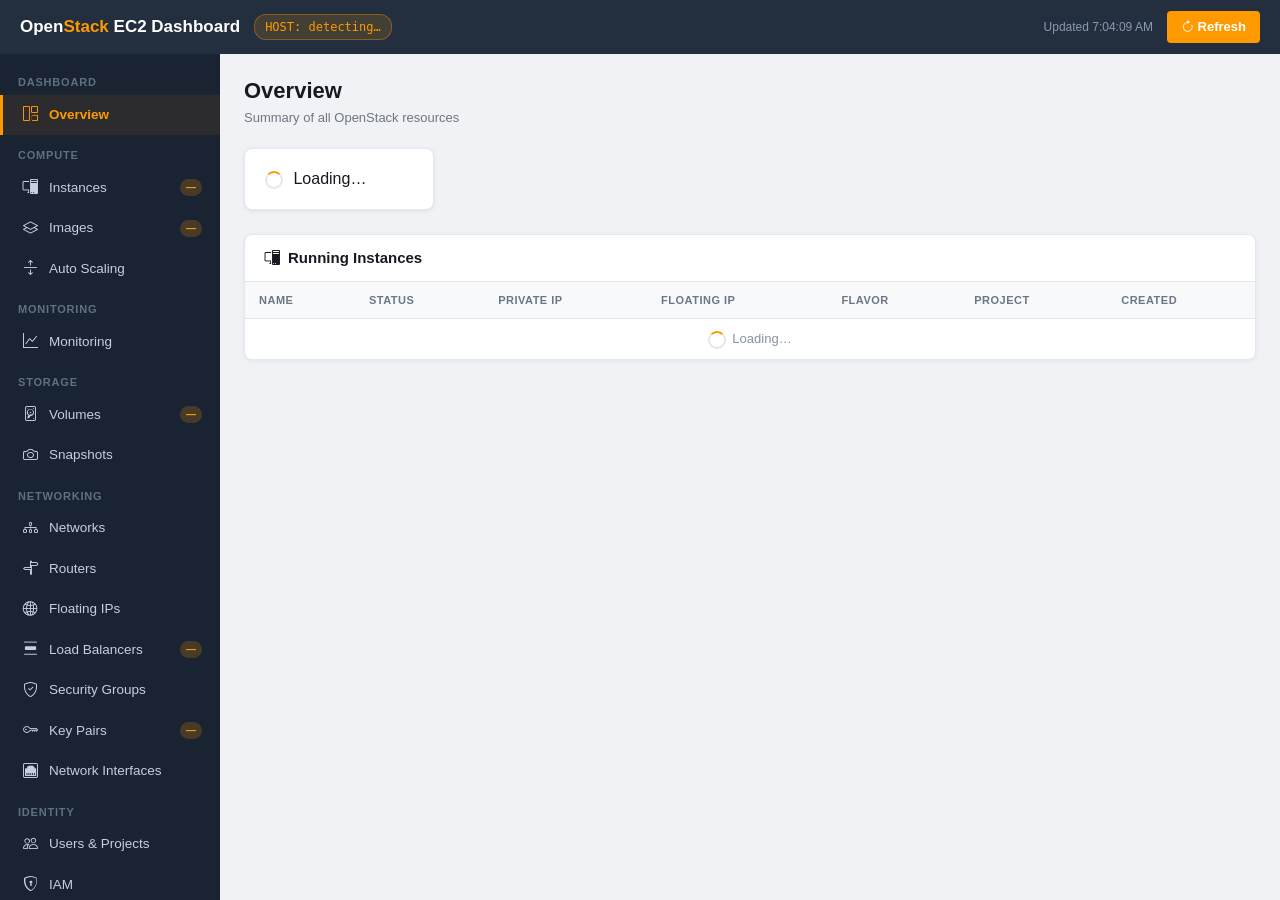
==== commit af60ad06: "Refactor code structure for improved readability and maintainability" ====
--- a/dashboard/templates/index.html
+++ b/dashboard/templates/index.html
@@ -118,6 +118,14 @@
     /* Loading / empty */
     .loading-td { text-align:center; padding:32px; color:#8892a0; }
     .empty-state { text-align:center; padding:40px; color:#8892a0; }
+
+    /* IAM sub-tabs */
+    .iam-tab { background:none; border:none; border-bottom:3px solid transparent; padding:8px 18px; font-size:14px; font-weight:600; color:#6b7785; cursor:pointer; margin-bottom:-1px; transition:all .15s; }
+    .iam-tab:hover { color:#16191f; }
+    .iam-tab.active { border-bottom-color:var(--aws-orange); color:var(--aws-orange); }
+    .iam-tab-bar { border-bottom:1px solid #e3e8ef; margin-bottom:20px; display:flex; gap:4px; }
+    .policy-type-managed  { background:#e8f0fe; color:#1a56cc; font-size:11px; font-weight:700; padding:2px 8px; border-radius:10px; }
+    .policy-type-customer { background:#fef3e2; color:#92400e; font-size:11px; font-weight:700; padding:2px 8px; border-radius:10px; }
     .empty-state i { font-size:36px; display:block; margin-bottom:8px; }
     .spinner { display:inline-block; width:18px; height:18px; border:2px solid #e3e8ef; border-top-color:var(--aws-orange); border-radius:50%; animation:spin .7s linear infinite; vertical-align:middle; margin-right:6px; }
     @keyframes spin { to { transform:rotate(360deg); } }
@@ -158,6 +166,9 @@
   <div class="nav-item" onclick="showSection('images')"         id="nav-images"><i class="bi bi-layers"></i> Images <span class="nav-badge" id="badge-images">—</span></div>
   <div class="nav-item" onclick="showSection('auto-scaling')"   id="nav-auto-scaling"><i class="bi bi-arrows-expand"></i> Auto Scaling</div>
 
+  <div class="nav-group">Monitoring</div>
+  <div class="nav-item" onclick="showSection('monitoring')" id="nav-monitoring"><i class="bi bi-graph-up"></i> Monitoring</div>
+
   <div class="nav-group">Storage</div>
   <div class="nav-item" onclick="showSection('volumes')"        id="nav-volumes"><i class="bi bi-device-hdd"></i> Volumes <span class="nav-badge" id="badge-volumes">—</span></div>
   <div class="nav-item" onclick="showSection('snapshots')"      id="nav-snapshots"><i class="bi bi-camera"></i> Snapshots</div>
@@ -173,6 +184,7 @@
 
   <div class="nav-group">Identity</div>
   <div class="nav-item" onclick="showSection('users')"          id="nav-users"><i class="bi bi-people"></i> Users &amp; Projects</div>
+  <div class="nav-item" onclick="showSection('iam')"            id="nav-iam"><i class="bi bi-shield-lock"></i> IAM</div>
   <div class="nav-item" onclick="showSection('quotas')"         id="nav-quotas"><i class="bi bi-speedometer2"></i> Quotas</div>
 
   <div class="nav-group">System</div>
@@ -186,6 +198,7 @@
   <section class="section active" id="section-overview">
     <div class="page-header"><div class="page-header-left"><h2>Overview</h2><p>Summary of all OpenStack resources</p></div></div>
     <div class="stat-grid" id="overview-cards"><div class="stat-card"><span class="spinner"></span> Loading…</div></div>
+    <div id="overview-resources"></div>
     <div class="card-box">
       <div class="card-box-header"><h5><i class="bi bi-pc-display me-2"></i>Running Instances</h5></div>
       <table class="data-table"><thead><tr><th>Name</th><th>Status</th><th>Private IP</th><th>Floating IP</th><th>Flavor</th><th>Project</th><th>Created</th></tr></thead>
@@ -409,6 +422,90 @@
     </div>
     <div id="quotas-grid"></div>
   </section>
+
+  <!-- IAM -->
+  <section class="section" id="section-iam">
+    <div class="page-header">
+      <div class="page-header-left"><h2>Identity &amp; Access Management (IAM)</h2><p>AWS IAM equivalent — users, groups, roles, and JSON permission policies</p></div>
+      <button class="btn-secondary-act" onclick="refreshCurrent()"><i class="bi bi-arrow-clockwise me-1"></i>Refresh</button>
+    </div>
+
+    <div class="iam-tab-bar">
+      <button class="iam-tab active" id="iam-tab-users"    onclick="switchIamTab('users')"   >Users</button>
+      <button class="iam-tab"        id="iam-tab-groups"   onclick="switchIamTab('groups')"  >Groups</button>
+      <button class="iam-tab"        id="iam-tab-roles"    onclick="switchIamTab('roles')"   >Roles</button>
+      <button class="iam-tab"        id="iam-tab-policies" onclick="switchIamTab('policies')">Policies</button>
+    </div>
+
+    <!-- Users pane -->
+    <div id="iam-pane-users">
+      <div class="card-box">
+        <div class="card-box-header">
+          <h5>IAM Users</h5>
+          <div class="hdr-right">
+            <span id="iam-users-count" style="font-size:13px;color:#6b7785"></span>
+            <button class="btn-primary-act" onclick="openIamCreateUserModal()"><i class="bi bi-plus-lg me-1"></i>Create User</button>
+          </div>
+        </div>
+        <table class="data-table">
+          <thead><tr><th>User ID</th><th>Username</th><th>ARN</th><th>Direct Policies</th><th>Groups</th><th>Created</th><th>Actions</th></tr></thead>
+          <tbody id="iam-users-body"><tr><td colspan="7" class="loading-td">Loading…</td></tr></tbody>
+        </table>
+      </div>
+    </div>
+
+    <!-- Groups pane -->
+    <div id="iam-pane-groups" style="display:none">
+      <div class="card-box">
+        <div class="card-box-header">
+          <h5>IAM Groups</h5>
+          <div class="hdr-right">
+            <span id="iam-groups-count" style="font-size:13px;color:#6b7785"></span>
+            <button class="btn-primary-act" onclick="openIamCreateGroupModal()"><i class="bi bi-plus-lg me-1"></i>Create Group</button>
+          </div>
+        </div>
+        <table class="data-table">
+          <thead><tr><th>Group ID</th><th>Name</th><th>ARN</th><th>Policies</th><th>Members</th><th>Created</th><th>Actions</th></tr></thead>
+          <tbody id="iam-groups-body"><tr><td colspan="7" class="loading-td">Loading…</td></tr></tbody>
+        </table>
+      </div>
+    </div>
+
+    <!-- Roles pane -->
+    <div id="iam-pane-roles" style="display:none">
+      <div class="card-box">
+        <div class="card-box-header">
+          <h5>IAM Roles</h5>
+          <div class="hdr-right">
+            <span id="iam-roles-count" style="font-size:13px;color:#6b7785"></span>
+            <button class="btn-primary-act" onclick="openIamCreateRoleModal()"><i class="bi bi-plus-lg me-1"></i>Create Role</button>
+          </div>
+        </div>
+        <table class="data-table">
+          <thead><tr><th>Role ID</th><th>Name</th><th>ARN</th><th>Trusted Service</th><th>Policies</th><th>Created</th><th>Actions</th></tr></thead>
+          <tbody id="iam-roles-body"><tr><td colspan="7" class="loading-td">Loading…</td></tr></tbody>
+        </table>
+      </div>
+    </div>
+
+    <!-- Policies pane -->
+    <div id="iam-pane-policies" style="display:none">
+      <div class="card-box">
+        <div class="card-box-header">
+          <h5>IAM Policies</h5>
+          <div class="hdr-right">
+            <span id="iam-policies-count" style="font-size:13px;color:#6b7785"></span>
+            <button class="btn-primary-act" onclick="openIamCreatePolicyModal()"><i class="bi bi-plus-lg me-1"></i>Create Policy</button>
+          </div>
+        </div>
+        <table class="data-table">
+          <thead><tr><th>Policy ID</th><th>Name</th><th>ARN</th><th>Type</th><th>Description</th><th>Created</th><th>Actions</th></tr></thead>
+          <tbody id="iam-policies-body"><tr><td colspan="7" class="loading-td">Loading…</td></tr></tbody>
+        </table>
+      </div>
+    </div>
+  </section>
+
 
   <!-- DevStack Monitor -->
   <section class="section" id="section-devstack">
@@ -466,6 +563,31 @@
       <div id="ds-log-container" style="background:#0d1117;border-radius:0 0 8px 8px;padding:16px 20px;overflow-y:auto;max-height:520px;font-family:monospace;font-size:12px;line-height:1.6;">
         <div style="color:#6b7785;text-align:center;padding:20px;">Loading log…</div>
       </div>
+    </div>
+  </section>
+
+  <!-- Monitoring (CloudWatch equivalent) -->
+  <section class="section" id="section-monitoring">
+    <div class="page-header">
+      <div class="page-header-left"><h2>Monitoring</h2><p>Hypervisor resource utilization and per-instance metrics — CloudWatch equivalent via Nova diagnostics</p></div>
+    </div>
+
+    <!-- Resource utilization cards -->
+    <div class="card-box" style="margin-bottom:20px">
+      <div class="card-box-header"><h5><i class="bi bi-speedometer2 me-2"></i>Hypervisor Resource Utilization</h5></div>
+      <div id="monitoring-utilization" style="padding:20px"><span class="spinner"></span> Loading…</div>
+    </div>
+
+    <!-- Per-instance metrics table -->
+    <div class="card-box">
+      <div class="card-box-header">
+        <h5><i class="bi bi-activity me-2"></i>Instance Metrics</h5>
+        <small style="color:#6b7785">Cumulative counters from Nova diagnostics · ACTIVE instances only</small>
+      </div>
+      <table class="data-table">
+        <thead><tr><th>Instance</th><th>Status</th><th>CPU Time</th><th>Memory Alloc</th><th>Disk Read</th><th>Disk Write</th><th>Net RX</th><th>Net TX</th></tr></thead>
+        <tbody id="monitoring-inst-body"><tr><td colspan="8" class="loading-td"><span class="spinner"></span>Loading…</td></tr></tbody>
+      </table>
     </div>
   </section>
 
@@ -1532,6 +1654,204 @@
         <div id="console-output" style="background:#0d1117;padding:16px 20px;font-family:monospace;font-size:12px;line-height:1.6;min-height:200px;max-height:500px;overflow-y:auto;white-space:pre-wrap;color:#c9d1d9">
           <div style="color:#6b7785;text-align:center;padding:20px">Loading console output…</div>
         </div>
+      </div>
+    </div>
+  </div>
+</div>
+
+<!-- ── IAM Create User Modal ──────────────────────────────────────────────── -->
+<div class="modal fade" id="iamCreateUserModal" tabindex="-1">
+  <div class="modal-dialog">
+    <div class="modal-content">
+      <div class="modal-header" style="background:#232f3e;color:white;">
+        <h5 class="modal-title"><i class="bi bi-person-plus me-2"></i>Create IAM User</h5>
+        <button type="button" class="btn-close btn-close-white" data-bs-dismiss="modal"></button>
+      </div>
+      <div class="modal-body">
+        <div class="mb-3">
+          <label class="form-label fw-bold">Username <span class="text-danger">*</span></label>
+          <input type="text" id="iam-user-name" class="form-control" placeholder="e.g. alice">
+          <div class="form-text">Lowercase letters, numbers, hyphens, and underscores only.</div>
+        </div>
+      </div>
+      <div class="modal-footer">
+        <button class="btn-secondary-act" data-bs-dismiss="modal">Cancel</button>
+        <button class="btn-primary-act" onclick="submitIamCreateUser()"><i class="bi bi-person-plus me-1"></i>Create User</button>
+      </div>
+    </div>
+  </div>
+</div>
+
+<!-- ── IAM Create Group Modal ─────────────────────────────────────────────── -->
+<div class="modal fade" id="iamCreateGroupModal" tabindex="-1">
+  <div class="modal-dialog">
+    <div class="modal-content">
+      <div class="modal-header" style="background:#232f3e;color:white;">
+        <h5 class="modal-title"><i class="bi bi-people me-2"></i>Create IAM Group</h5>
+        <button type="button" class="btn-close btn-close-white" data-bs-dismiss="modal"></button>
+      </div>
+      <div class="modal-body">
+        <div class="mb-3">
+          <label class="form-label fw-bold">Group Name <span class="text-danger">*</span></label>
+          <input type="text" id="iam-group-name" class="form-control" placeholder="e.g. Developers">
+        </div>
+      </div>
+      <div class="modal-footer">
+        <button class="btn-secondary-act" data-bs-dismiss="modal">Cancel</button>
+        <button class="btn-primary-act" onclick="submitIamCreateGroup()"><i class="bi bi-people me-1"></i>Create Group</button>
+      </div>
+    </div>
+  </div>
+</div>
+
+<!-- ── IAM Create Role Modal ──────────────────────────────────────────────── -->
+<div class="modal fade" id="iamCreateRoleModal" tabindex="-1">
+  <div class="modal-dialog">
+    <div class="modal-content">
+      <div class="modal-header" style="background:#232f3e;color:white;">
+        <h5 class="modal-title"><i class="bi bi-person-badge me-2"></i>Create IAM Role</h5>
+        <button type="button" class="btn-close btn-close-white" data-bs-dismiss="modal"></button>
+      </div>
+      <div class="modal-body">
+        <div class="mb-3">
+          <label class="form-label fw-bold">Role Name <span class="text-danger">*</span></label>
+          <input type="text" id="iam-role-name" class="form-control" placeholder="e.g. EC2ServiceRole">
+        </div>
+        <div class="mb-3">
+          <label class="form-label fw-bold">Description</label>
+          <input type="text" id="iam-role-description" class="form-control" placeholder="What this role allows">
+        </div>
+        <div class="mb-3">
+          <label class="form-label fw-bold">Trusted Service (Principal)</label>
+          <select id="iam-role-trusted-service" class="form-select">
+            <option value="ec2.amazonaws.com">EC2 — ec2.amazonaws.com</option>
+            <option value="lambda.amazonaws.com">Lambda — lambda.amazonaws.com</option>
+            <option value="s3.amazonaws.com">S3 — s3.amazonaws.com</option>
+            <option value="ecs-tasks.amazonaws.com">ECS Tasks — ecs-tasks.amazonaws.com</option>
+            <option value="eks.amazonaws.com">EKS — eks.amazonaws.com</option>
+          </select>
+          <div class="form-text">The AWS service that can assume this role via sts:AssumeRole.</div>
+        </div>
+      </div>
+      <div class="modal-footer">
+        <button class="btn-secondary-act" data-bs-dismiss="modal">Cancel</button>
+        <button class="btn-primary-act" onclick="submitIamCreateRole()"><i class="bi bi-person-badge me-1"></i>Create Role</button>
+      </div>
+    </div>
+  </div>
+</div>
+
+<!-- ── IAM Create Policy Modal ────────────────────────────────────────────── -->
+<div class="modal fade" id="iamCreatePolicyModal" tabindex="-1">
+  <div class="modal-dialog modal-lg">
+    <div class="modal-content">
+      <div class="modal-header" style="background:#232f3e;color:white;">
+        <h5 class="modal-title"><i class="bi bi-file-earmark-lock me-2"></i>Create IAM Policy</h5>
+        <button type="button" class="btn-close btn-close-white" data-bs-dismiss="modal"></button>
+      </div>
+      <div class="modal-body">
+        <div class="row mb-3">
+          <div class="col-8">
+            <label class="form-label fw-bold">Policy Name <span class="text-danger">*</span></label>
+            <input type="text" id="iam-policy-name" class="form-control" placeholder="e.g. EC2StartStopOnly">
+          </div>
+        </div>
+        <div class="mb-3">
+          <label class="form-label fw-bold">Description</label>
+          <input type="text" id="iam-policy-description" class="form-control" placeholder="What this policy allows or denies">
+        </div>
+        <div class="mb-3">
+          <label class="form-label fw-bold">Policy Document (JSON) <span class="text-danger">*</span></label>
+          <textarea id="iam-policy-document" class="form-control font-monospace" rows="10" style="font-size:12px" placeholder='{
+  "Version": "2012-10-17",
+  "Statement": [
+    {
+      "Sid": "AllowStartStop",
+      "Effect": "Allow",
+      "Action": [
+        "ec2:StartInstances",
+        "ec2:StopInstances"
+      ],
+      "Resource": "*"
+    }
+  ]
+}'></textarea>
+          <div class="form-text">Must be valid JSON with a <code>Statement</code> array containing <code>Effect</code>, <code>Action</code>, and <code>Resource</code>.</div>
+        </div>
+      </div>
+      <div class="modal-footer">
+        <button class="btn-secondary-act" data-bs-dismiss="modal">Cancel</button>
+        <button class="btn-primary-act" onclick="submitIamCreatePolicy()"><i class="bi bi-file-earmark-lock me-1"></i>Create Policy</button>
+      </div>
+    </div>
+  </div>
+</div>
+
+<!-- ── IAM Attach Policy Modal ────────────────────────────────────────────── -->
+<div class="modal fade" id="iamAttachPolicyModal" tabindex="-1">
+  <div class="modal-dialog modal-lg">
+    <div class="modal-content">
+      <div class="modal-header" style="background:#232f3e;color:white;">
+        <h5 class="modal-title" id="iam-attach-modal-title"><i class="bi bi-link-45deg me-2"></i>Attach Policy</h5>
+        <button type="button" class="btn-close btn-close-white" data-bs-dismiss="modal"></button>
+      </div>
+      <div class="modal-body">
+        <input type="hidden" id="iam-attach-entity-type">
+        <input type="hidden" id="iam-attach-entity-id">
+        <div class="mb-3">
+          <input type="text" id="iam-policy-search" class="form-control" placeholder="Filter policies…" oninput="filterIamPolicies()">
+        </div>
+        <div id="iam-policy-list" style="max-height:360px;overflow-y:auto;border:1px solid #dee2e6;border-radius:6px"></div>
+      </div>
+      <div class="modal-footer">
+        <button class="btn-secondary-act" data-bs-dismiss="modal">Close</button>
+      </div>
+    </div>
+  </div>
+</div>
+
+<!-- ── IAM View Policy Document Modal ────────────────────────────────────── -->
+<div class="modal fade" id="iamViewPolicyModal" tabindex="-1">
+  <div class="modal-dialog modal-lg">
+    <div class="modal-content">
+      <div class="modal-header" style="background:#232f3e;color:white;">
+        <h5 class="modal-title" id="iam-view-policy-title"><i class="bi bi-file-earmark-code me-2"></i>Policy Document</h5>
+        <button type="button" class="btn-close btn-close-white" data-bs-dismiss="modal"></button>
+      </div>
+      <div class="modal-body">
+        <pre id="iam-view-policy-doc" style="background:#0d1117;color:#c9d1d9;border-radius:6px;padding:16px;font-size:12px;line-height:1.6;max-height:500px;overflow-y:auto;margin:0"></pre>
+      </div>
+      <div class="modal-footer">
+        <button class="btn-secondary-act" data-bs-dismiss="modal">Close</button>
+      </div>
+    </div>
+  </div>
+</div>
+
+<!-- ── IAM Manage Group Members Modal ────────────────────────────────────── -->
+<div class="modal fade" id="iamManageMembersModal" tabindex="-1">
+  <div class="modal-dialog modal-lg">
+    <div class="modal-content">
+      <div class="modal-header" style="background:#232f3e;color:white;">
+        <h5 class="modal-title" id="iam-members-modal-title"><i class="bi bi-person-lines-fill me-2"></i>Manage Group Members</h5>
+        <button type="button" class="btn-close btn-close-white" data-bs-dismiss="modal"></button>
+      </div>
+      <div class="modal-body">
+        <input type="hidden" id="iam-members-group-id">
+        <div class="row">
+          <div class="col-6">
+            <h6 style="font-size:13px;font-weight:700;color:#6b7785;text-transform:uppercase;letter-spacing:.5px;margin-bottom:10px">Current Members</h6>
+            <div id="iam-current-members" style="min-height:60px;border:1px solid #e3e8ef;border-radius:6px;padding:8px"></div>
+          </div>
+          <div class="col-6">
+            <h6 style="font-size:13px;font-weight:700;color:#6b7785;text-transform:uppercase;letter-spacing:.5px;margin-bottom:10px">Add User</h6>
+            <select id="iam-add-member-select" class="form-select form-select-sm" style="margin-bottom:8px"></select>
+            <button class="btn-primary-act" style="font-size:13px;padding:5px 14px" onclick="submitAddGroupMember()">Add to Group</button>
+          </div>
+        </div>
+      </div>
+      <div class="modal-footer">
+        <button class="btn-secondary-act" data-bs-dismiss="modal">Done</button>
       </div>
     </div>
   </div>
@@ -1566,8 +1886,15 @@
   const createSnapshotModal  = new bootstrap.Modal(document.getElementById('createSnapshotModal'));
   const restoreSnapshotModal = new bootstrap.Modal(document.getElementById('restoreSnapshotModal'));
   const createPortModal      = new bootstrap.Modal(document.getElementById('createPortModal'));
-  const attachInterfaceModal = new bootstrap.Modal(document.getElementById('attachInterfaceModal'));
-  const consoleModal         = new bootstrap.Modal(document.getElementById('consoleModal'));
+  const attachInterfaceModal    = new bootstrap.Modal(document.getElementById('attachInterfaceModal'));
+  const consoleModal            = new bootstrap.Modal(document.getElementById('consoleModal'));
+  const iamCreateUserModal      = new bootstrap.Modal(document.getElementById('iamCreateUserModal'));
+  const iamCreateGroupModal     = new bootstrap.Modal(document.getElementById('iamCreateGroupModal'));
+  const iamCreateRoleModal      = new bootstrap.Modal(document.getElementById('iamCreateRoleModal'));
+  const iamCreatePolicyModal    = new bootstrap.Modal(document.getElementById('iamCreatePolicyModal'));
+  const iamAttachPolicyModal    = new bootstrap.Modal(document.getElementById('iamAttachPolicyModal'));
+  const iamViewPolicyModal      = new bootstrap.Modal(document.getElementById('iamViewPolicyModal'));
+  const iamManageMembersModal   = new bootstrap.Modal(document.getElementById('iamManageMembersModal'));
 
   // ── Navigation ────────────────────────────────────────────────────────────
   function showSection(name) {
@@ -1603,6 +1930,7 @@
       'devstack': loadDevstack, 'security-groups': fetchSecurityGroups,
       'key-pairs': fetchKeyPairs, 'users': fetchUsers,
       'snapshots': fetchSnapshots, 'ports': fetchPorts, 'quotas': fetchQuotas,
+      'iam': fetchIam, 'monitoring': fetchMonitoring,
     };
     (map[name] || (() => Promise.resolve()))().finally(() => {
       btn.disabled = false;
@@ -1656,9 +1984,10 @@
 
   // ── Overview ──────────────────────────────────────────────────────────────
   async function fetchOverview() {
-    const [ov, inst] = await Promise.all([
+    const [ov, inst, metrics] = await Promise.all([
       fetch('/api/overview').then(r => r.json()),
       fetch('/api/instances').then(r => r.json()),
+      fetch('/api/metrics/summary').then(r => r.json()).catch(() => null),
     ]);
     if (ov.error) { document.getElementById('overview-cards').innerHTML = `<div style="color:#dc3545">${ov.error}</div>`; return; }
 
@@ -1674,6 +2003,21 @@
       <div class="stat-card" onclick="showSection('floating-ips')"><div class="label">Floating IPs</div><div class="number">${ov.floating_ips.total}</div><div class="sub">${ov.floating_ips.attached} attached</div></div>
       <div class="stat-card" onclick="showSection('users')"><div class="label">Users</div><div class="number">${ov.users}</div><div class="sub">${ov.projects} projects</div></div>
       <div class="stat-card" onclick="showSection('networks')"><div class="label">Networks</div><div class="number">3</div><div class="sub">private · public · mgmt</div></div>`;
+
+    if (metrics && !metrics.error) {
+      document.getElementById('overview-resources').innerHTML = `
+        <div class="card-box" style="margin-bottom:20px">
+          <div class="card-box-header">
+            <h5><i class="bi bi-speedometer2 me-2"></i>Resource Utilization</h5>
+            <small style="color:#6b7785;cursor:pointer" onclick="showSection('monitoring')">View full metrics →</small>
+          </div>
+          <div style="display:grid;grid-template-columns:repeat(auto-fill,minmax(220px,1fr));gap:16px;padding:20px">
+            ${buildUtilCard('vCPU', metrics.vcpus_used, metrics.vcpus_total, 'cores')}
+            ${buildUtilCard('RAM', (metrics.ram_used_mb/1024).toFixed(1), (metrics.ram_total_mb/1024).toFixed(1), 'GB')}
+            ${buildUtilCard('Disk', metrics.disk_used_gb, metrics.disk_total_gb, 'GB')}
+          </div>
+        </div>`;
+    }
 
     if (inst.error) { document.getElementById('overview-inst-body').innerHTML = errRow(inst.error, 7); return; }
     document.getElementById('overview-inst-body').innerHTML = inst.length === 0
@@ -3750,6 +4094,518 @@
     }).join('');
   }
 
+  // ── IAM ───────────────────────────────────────────────────────────────────
+
+  let _iamCurrentTab = 'users';
+  // Cached policy list used by the attach-policy modal
+  let _iamAllPolicies = [];
+
+  function switchIamTab(tab) {
+    _iamCurrentTab = tab;
+    ['users', 'groups', 'roles', 'policies'].forEach(t => {
+      document.getElementById(`iam-tab-${t}`).classList.toggle('active', t === tab);
+      document.getElementById(`iam-pane-${t}`).style.display = t === tab ? '' : 'none';
+    });
+  }
+
+  async function fetchIam() {
+    const [users, groups, roles, policies] = await Promise.all([
+      fetch('/api/iam/users').then(r => r.json()),
+      fetch('/api/iam/groups').then(r => r.json()),
+      fetch('/api/iam/roles').then(r => r.json()),
+      fetch('/api/iam/policies').then(r => r.json()),
+    ]);
+    _iamAllPolicies = Array.isArray(policies) ? policies : [];
+    renderIamUsers(users);
+    renderIamGroups(groups);
+    renderIamRoles(roles);
+    renderIamPolicies(policies);
+  }
+
+  function renderIamUsers(users) {
+    const body = document.getElementById('iam-users-body');
+    const cnt  = document.getElementById('iam-users-count');
+    if (!Array.isArray(users)) { body.innerHTML = errRow(users.error || 'Failed to load', 7); return; }
+    cnt.textContent = `${users.length} user${users.length !== 1 ? 's' : ''}`;
+    if (!users.length) {
+      body.innerHTML = '<tr><td colspan="7" class="empty-state">No IAM users — click "Create User" to add one</td></tr>';
+      return;
+    }
+    body.innerHTML = users.map(u => `
+      <tr>
+        <td class="id-col">${u.id.substring(0, 14)}…</td>
+        <td><strong>${u.username}</strong></td>
+        <td class="id-col" style="max-width:240px;overflow:hidden;text-overflow:ellipsis;white-space:nowrap" title="${u.arn}">${u.arn}</td>
+        <td>${u.attached_policies.length ? u.attached_policies.map(p => `<span class="rule-pill">${p.name}</span>`).join('') : '<span style="color:#aaa">—</span>'}</td>
+        <td>${u.groups.length ? u.groups.map(g => `<span class="project-chip">${g.name}</span>`).join('') : '<span style="color:#aaa">—</span>'}</td>
+        <td>${u.created_at ? u.created_at.substring(0, 10) : '—'}</td>
+        <td style="white-space:nowrap">
+          <button class="btn-act btn-modify" onclick="openIamAttachPolicyModal('user','${u.id}','${u.username}',${JSON.stringify(u.attached_policies)})">Attach Policy</button>
+          <button class="btn-act btn-delete" onclick="deleteIamUser('${u.id}','${u.username}')">Delete</button>
+        </td>
+      </tr>`).join('');
+  }
+
+  function renderIamGroups(groups) {
+    const body = document.getElementById('iam-groups-body');
+    const cnt  = document.getElementById('iam-groups-count');
+    if (!Array.isArray(groups)) { body.innerHTML = errRow(groups.error || 'Failed to load', 7); return; }
+    cnt.textContent = `${groups.length} group${groups.length !== 1 ? 's' : ''}`;
+    if (!groups.length) {
+      body.innerHTML = '<tr><td colspan="7" class="empty-state">No IAM groups — click "Create Group" to add one</td></tr>';
+      return;
+    }
+    body.innerHTML = groups.map(g => `
+      <tr>
+        <td class="id-col">${g.id.substring(0, 14)}…</td>
+        <td><strong>${g.name}</strong></td>
+        <td class="id-col" style="max-width:240px;overflow:hidden;text-overflow:ellipsis;white-space:nowrap" title="${g.arn}">${g.arn}</td>
+        <td>${g.attached_policies.length ? g.attached_policies.map(p => `<span class="rule-pill">${p.name}</span>`).join('') : '<span style="color:#aaa">—</span>'}</td>
+        <td>${g.members.length ? `<span style="font-weight:600">${g.members.length}</span> <span style="color:#aaa;font-size:12px">(${g.members.map(m => m.username).join(', ')})</span>` : '<span style="color:#aaa">—</span>'}</td>
+        <td>${g.created_at ? g.created_at.substring(0, 10) : '—'}</td>
+        <td style="white-space:nowrap">
+          <button class="btn-act btn-modify" onclick="openIamAttachPolicyModal('group','${g.id}','${g.name}',${JSON.stringify(g.attached_policies)})">Attach Policy</button>
+          <button class="btn-act btn-reboot" onclick="openIamManageMembersModal('${g.id}','${g.name}',${JSON.stringify(g.members)})">Members</button>
+          <button class="btn-act btn-delete" onclick="deleteIamGroup('${g.id}','${g.name}')">Delete</button>
+        </td>
+      </tr>`).join('');
+  }
+
+  function renderIamRoles(roles) {
+    const body = document.getElementById('iam-roles-body');
+    const cnt  = document.getElementById('iam-roles-count');
+    if (!Array.isArray(roles)) { body.innerHTML = errRow(roles.error || 'Failed to load', 7); return; }
+    cnt.textContent = `${roles.length} role${roles.length !== 1 ? 's' : ''}`;
+    if (!roles.length) {
+      body.innerHTML = '<tr><td colspan="7" class="empty-state">No IAM roles — click "Create Role" to add one</td></tr>';
+      return;
+    }
+    body.innerHTML = roles.map(r => `
+      <tr>
+        <td class="id-col">${r.id.substring(0, 14)}…</td>
+        <td><strong>${r.name}</strong>${r.description ? `<br><small style="color:#6b7785;font-weight:400">${r.description}</small>` : ''}</td>
+        <td class="id-col" style="max-width:240px;overflow:hidden;text-overflow:ellipsis;white-space:nowrap" title="${r.arn}">${r.arn}</td>
+        <td><span class="rule-pill">${r.trusted_service || '—'}</span></td>
+        <td>${r.attached_policies.length ? r.attached_policies.map(p => `<span class="rule-pill">${p.name}</span>`).join('') : '<span style="color:#aaa">—</span>'}</td>
+        <td>${r.created_at ? r.created_at.substring(0, 10) : '—'}</td>
+        <td style="white-space:nowrap">
+          <button class="btn-act btn-modify" onclick="openIamAttachPolicyModal('role','${r.id}','${r.name}',${JSON.stringify(r.attached_policies)})">Attach Policy</button>
+          <button class="btn-act btn-delete" onclick="deleteIamRole('${r.id}','${r.name}')">Delete</button>
+        </td>
+      </tr>`).join('');
+  }
+
+  function renderIamPolicies(policies) {
+    const body = document.getElementById('iam-policies-body');
+    const cnt  = document.getElementById('iam-policies-count');
+    if (!Array.isArray(policies)) { body.innerHTML = errRow(policies.error || 'Failed to load', 7); return; }
+    cnt.textContent = `${policies.length} polic${policies.length !== 1 ? 'ies' : 'y'}`;
+    if (!policies.length) {
+      body.innerHTML = '<tr><td colspan="7" class="empty-state">No policies found</td></tr>';
+      return;
+    }
+    body.innerHTML = policies.map(p => `
+      <tr>
+        <td class="id-col">${p.id.substring(0, 14)}…</td>
+        <td><strong>${p.name}</strong></td>
+        <td class="id-col" style="max-width:240px;overflow:hidden;text-overflow:ellipsis;white-space:nowrap" title="${p.arn}">${p.arn}</td>
+        <td><span class="${p.is_managed ? 'policy-type-managed' : 'policy-type-customer'}">${p.is_managed ? 'AWS Managed' : 'Customer'}</span></td>
+        <td style="color:#6b7785;font-size:12px">${p.description || '—'}</td>
+        <td>${p.created_at ? p.created_at.substring(0, 10) : '—'}</td>
+        <td style="white-space:nowrap">
+          <button class="btn-act btn-modify" onclick="viewIamPolicyDocument('${p.id}','${p.name}')">View JSON</button>
+          ${!p.is_managed ? `<button class="btn-act btn-delete" onclick="deleteIamPolicy('${p.id}','${p.name}')">Delete</button>` : ''}
+        </td>
+      </tr>`).join('');
+  }
+
+  // ── IAM Create helpers ────────────────────────────────────────────────────
+
+  function openIamCreateUserModal()   { document.getElementById('iam-user-name').value = ''; iamCreateUserModal.show(); }
+  function openIamCreateGroupModal()  { document.getElementById('iam-group-name').value = ''; iamCreateGroupModal.show(); }
+  function openIamCreateRoleModal()   { document.getElementById('iam-role-name').value = ''; document.getElementById('iam-role-description').value = ''; iamCreateRoleModal.show(); }
+  function openIamCreatePolicyModal() { document.getElementById('iam-policy-name').value = ''; document.getElementById('iam-policy-description').value = ''; document.getElementById('iam-policy-document').value = ''; iamCreatePolicyModal.show(); }
+
+  async function submitIamCreateUser() {
+    const username = document.getElementById('iam-user-name').value.trim();
+    if (!username) { toast('error', 'Validation', 'Username is required'); return; }
+    const r = await fetch('/api/iam/users', {
+      method: 'POST', headers: {'Content-Type': 'application/json'},
+      body: JSON.stringify({ username }),
+    }).then(r => r.json());
+    if (r.error) { toast('error', 'Create failed', r.error); return; }
+    toast('success', 'User created', `"${username}" created successfully`);
+    iamCreateUserModal.hide();
+    refreshCurrent();
+  }
+
+  async function submitIamCreateGroup() {
+    const name = document.getElementById('iam-group-name').value.trim();
+    if (!name) { toast('error', 'Validation', 'Group name is required'); return; }
+    const r = await fetch('/api/iam/groups', {
+      method: 'POST', headers: {'Content-Type': 'application/json'},
+      body: JSON.stringify({ name }),
+    }).then(r => r.json());
+    if (r.error) { toast('error', 'Create failed', r.error); return; }
+    toast('success', 'Group created', `"${name}" created successfully`);
+    iamCreateGroupModal.hide();
+    refreshCurrent();
+  }
+
+  async function submitIamCreateRole() {
+    const name            = document.getElementById('iam-role-name').value.trim();
+    const description     = document.getElementById('iam-role-description').value.trim();
+    const trusted_service = document.getElementById('iam-role-trusted-service').value;
+    if (!name) { toast('error', 'Validation', 'Role name is required'); return; }
+    const r = await fetch('/api/iam/roles', {
+      method: 'POST', headers: {'Content-Type': 'application/json'},
+      body: JSON.stringify({ name, description, trusted_service }),
+    }).then(r => r.json());
+    if (r.error) { toast('error', 'Create failed', r.error); return; }
+    toast('success', 'Role created', `"${name}" created successfully`);
+    iamCreateRoleModal.hide();
+    refreshCurrent();
+  }
+
+  async function submitIamCreatePolicy() {
+    const name        = document.getElementById('iam-policy-name').value.trim();
+    const description = document.getElementById('iam-policy-description').value.trim();
+    const docText     = document.getElementById('iam-policy-document').value.trim();
+    if (!name) { toast('error', 'Validation', 'Policy name is required'); return; }
+    if (!docText) { toast('error', 'Validation', 'Policy document is required'); return; }
+    let document_obj;
+    try { document_obj = JSON.parse(docText); }
+    catch (e) { toast('error', 'Invalid JSON', 'Policy document is not valid JSON: ' + e.message); return; }
+    const r = await fetch('/api/iam/policies', {
+      method: 'POST', headers: {'Content-Type': 'application/json'},
+      body: JSON.stringify({ name, description, document: document_obj }),
+    }).then(r => r.json());
+    if (r.error) { toast('error', 'Create failed', r.error); return; }
+    toast('success', 'Policy created', `"${name}" created successfully`);
+    iamCreatePolicyModal.hide();
+    refreshCurrent();
+  }
+
+  // ── IAM Delete helpers ────────────────────────────────────────────────────
+
+  function deleteIamUser(userId, username) {
+    confirm(`Delete IAM user "${username}"? This removes them from all groups.`, async () => {
+      confirmModal.hide();
+      const r = await fetch(`/api/iam/users/${userId}`, { method: 'DELETE' }).then(r => r.json());
+      if (r.error) { toast('error', 'Delete failed', r.error); return; }
+      toast('success', 'User deleted', `"${username}" has been deleted`);
+      refreshCurrent();
+    });
+  }
+
+  function deleteIamGroup(groupId, name) {
+    confirm(`Delete IAM group "${name}"?`, async () => {
+      confirmModal.hide();
+      const r = await fetch(`/api/iam/groups/${groupId}`, { method: 'DELETE' }).then(r => r.json());
+      if (r.error) { toast('error', 'Delete failed', r.error); return; }
+      toast('success', 'Group deleted', `"${name}" has been deleted`);
+      refreshCurrent();
+    });
+  }
+
+  function deleteIamRole(roleId, name) {
+    confirm(`Delete IAM role "${name}"?`, async () => {
+      confirmModal.hide();
+      const r = await fetch(`/api/iam/roles/${roleId}`, { method: 'DELETE' }).then(r => r.json());
+      if (r.error) { toast('error', 'Delete failed', r.error); return; }
+      toast('success', 'Role deleted', `"${name}" has been deleted`);
+      refreshCurrent();
+    });
+  }
+
+  function deleteIamPolicy(policyId, name) {
+    confirm(`Delete policy "${name}"? It will be detached from all users, groups, and roles.`, async () => {
+      confirmModal.hide();
+      const r = await fetch(`/api/iam/policies/${policyId}`, { method: 'DELETE' }).then(r => r.json());
+      if (r.error) { toast('error', 'Delete failed', r.error); return; }
+      toast('success', 'Policy deleted', `"${name}" has been deleted`);
+      refreshCurrent();
+    });
+  }
+
+  // ── IAM Attach Policy modal ───────────────────────────────────────────────
+
+  function openIamAttachPolicyModal(entityType, entityId, entityName, attachedPolicies) {
+    document.getElementById('iam-attach-entity-type').value = entityType;
+    document.getElementById('iam-attach-entity-id').value   = entityId;
+    document.getElementById('iam-attach-modal-title').innerHTML =
+      `<i class="bi bi-link-45deg me-2"></i>Attach Policy to ${entityType}: <strong>${entityName}</strong>`;
+    document.getElementById('iam-policy-search').value = '';
+    renderAttachPolicyList(attachedPolicies);
+    iamAttachPolicyModal.show();
+  }
+
+  function filterIamPolicies() {
+    // Re-render list using current entity's attached policies from hidden fields
+    const entityType = document.getElementById('iam-attach-entity-type').value;
+    const entityId   = document.getElementById('iam-attach-entity-id').value;
+    // Get the currently attached policy ARNs from the rendered rows
+    const attached = Array.from(document.querySelectorAll('#iam-policy-list [data-attached="true"]'))
+      .map(el => el.dataset.arn);
+    renderAttachPolicyList(attached.map(arn => ({ arn })));
+  }
+
+  function renderAttachPolicyList(attachedPolicies) {
+    const search      = (document.getElementById('iam-policy-search').value || '').toLowerCase();
+    const attachedArns = new Set(attachedPolicies.map(p => p.arn));
+    const filtered    = _iamAllPolicies.filter(p =>
+      !search || p.name.toLowerCase().includes(search) || p.arn.toLowerCase().includes(search)
+    );
+    const container = document.getElementById('iam-policy-list');
+    if (!filtered.length) {
+      container.innerHTML = '<div class="empty-state" style="padding:20px">No policies match your filter</div>';
+      return;
+    }
+    container.innerHTML = filtered.map(p => {
+      const isAttached = attachedArns.has(p.arn);
+      return `<div data-arn="${p.arn}" data-attached="${isAttached}"
+        style="display:flex;align-items:center;justify-content:space-between;padding:10px 14px;border-bottom:1px solid #f0f2f5;${isAttached ? 'background:#f8fff8' : ''}">
+        <div>
+          <div style="font-size:13px;font-weight:600">${p.name}
+            <span class="${p.is_managed ? 'policy-type-managed' : 'policy-type-customer'}" style="margin-left:6px">${p.is_managed ? 'AWS' : 'Customer'}</span>
+          </div>
+          <div style="font-size:11px;color:#6b7785;font-family:monospace">${p.arn}</div>
+          ${p.description ? `<div style="font-size:11px;color:#8892a0">${p.description}</div>` : ''}
+        </div>
+        ${isAttached
+          ? `<button class="btn-act btn-delete" style="white-space:nowrap" onclick="detachIamPolicy('${p.arn}','${p.name}')">Detach</button>`
+          : `<button class="btn-act btn-start" style="white-space:nowrap" onclick="attachIamPolicy('${p.arn}')">Attach</button>`
+        }
+      </div>`;
+    }).join('');
+  }
+
+  async function attachIamPolicy(policyArn) {
+    const entityType = document.getElementById('iam-attach-entity-type').value;
+    const entityId   = document.getElementById('iam-attach-entity-id').value;
+    const urlMap     = { user: `/api/iam/users/${entityId}/attach-policy`, group: `/api/iam/groups/${entityId}/attach-policy`, role: `/api/iam/roles/${entityId}/attach-policy` };
+    const r = await fetch(urlMap[entityType], {
+      method: 'POST', headers: {'Content-Type': 'application/json'},
+      body: JSON.stringify({ policy_arn: policyArn }),
+    }).then(r => r.json());
+    if (r.error) { toast('error', 'Attach failed', r.error); return; }
+    toast('success', 'Policy attached', '');
+    // Refresh the list and mark this policy as attached
+    const row = document.querySelector(`#iam-policy-list [data-arn="${policyArn}"]`);
+    if (row) row.dataset.attached = 'true';
+    // Re-fetch and re-render to pick up the new state
+    const resp = await fetch(`/api/iam/${entityType}s`).then(r => r.json());
+    const entity = Array.isArray(resp) ? resp.find(e => e.id === entityId) : null;
+    if (entity) renderAttachPolicyList(entity.attached_policies || []);
+    delete loaded['iam'];
+  }
+
+  async function detachIamPolicy(policyArn, policyName) {
+    const entityType = document.getElementById('iam-attach-entity-type').value;
+    const entityId   = document.getElementById('iam-attach-entity-id').value;
+    const urlMap     = { user: `/api/iam/users/${entityId}/detach-policy`, group: `/api/iam/groups/${entityId}/detach-policy`, role: `/api/iam/roles/${entityId}/detach-policy` };
+    const r = await fetch(urlMap[entityType], {
+      method: 'POST', headers: {'Content-Type': 'application/json'},
+      body: JSON.stringify({ policy_arn: policyArn }),
+    }).then(r => r.json());
+    if (r.error) { toast('error', 'Detach failed', r.error); return; }
+    toast('info', 'Policy detached', `"${policyName}" detached`);
+    const resp = await fetch(`/api/iam/${entityType}s`).then(r => r.json());
+    const entity = Array.isArray(resp) ? resp.find(e => e.id === entityId) : null;
+    if (entity) renderAttachPolicyList(entity.attached_policies || []);
+    delete loaded['iam'];
+  }
+
+  // ── IAM View Policy Document ──────────────────────────────────────────────
+
+  async function viewIamPolicyDocument(policyId, policyName) {
+    const r = await fetch(`/api/iam/policies/${policyId}`).then(r => r.json());
+    if (r.error) { toast('error', 'Load failed', r.error); return; }
+    document.getElementById('iam-view-policy-title').innerHTML =
+      `<i class="bi bi-file-earmark-code me-2"></i>Policy: <strong>${policyName}</strong>`;
+    document.getElementById('iam-view-policy-doc').textContent = JSON.stringify(r.document, null, 2);
+    iamViewPolicyModal.show();
+  }
+
+  // ── IAM Manage Group Members ──────────────────────────────────────────────
+
+  async function openIamManageMembersModal(groupId, groupName, currentMembers) {
+    document.getElementById('iam-members-group-id').value = groupId;
+    document.getElementById('iam-members-modal-title').innerHTML =
+      `<i class="bi bi-person-lines-fill me-2"></i>Group: <strong>${groupName}</strong> — Members`;
+    renderCurrentMembers(groupId, currentMembers);
+    // Populate the add-user dropdown with users not already in the group
+    const allUsers = await fetch('/api/iam/users').then(r => r.json());
+    const memberIds = new Set(currentMembers.map(m => m.id));
+    const sel = document.getElementById('iam-add-member-select');
+    const available = Array.isArray(allUsers) ? allUsers.filter(u => !memberIds.has(u.id)) : [];
+    sel.innerHTML = available.length
+      ? available.map(u => `<option value="${u.id}">${u.username}</option>`).join('')
+      : '<option value="">— no users available —</option>';
+    iamManageMembersModal.show();
+  }
+
+  function renderCurrentMembers(groupId, members) {
+    const el = document.getElementById('iam-current-members');
+    if (!members.length) { el.innerHTML = '<span style="color:#aaa;font-size:13px">No members yet</span>'; return; }
+    el.innerHTML = members.map(m =>
+      `<div style="display:flex;align-items:center;justify-content:space-between;padding:4px 0;border-bottom:1px solid #f0f2f5">
+        <span style="font-size:13px"><i class="bi bi-person me-1" style="color:#6b7785"></i>${m.username}</span>
+        <button class="btn-act btn-delete" style="padding:2px 8px;font-size:11px" onclick="removeMemberFromGroup('${groupId}','${m.id}','${m.username}')">Remove</button>
+      </div>`
+    ).join('');
+  }
+
+  async function submitAddGroupMember() {
+    const groupId = document.getElementById('iam-members-group-id').value;
+    const userId  = document.getElementById('iam-add-member-select').value;
+    if (!userId) return;
+    const r = await fetch(`/api/iam/groups/${groupId}/add-user`, {
+      method: 'POST', headers: {'Content-Type': 'application/json'},
+      body: JSON.stringify({ user_id: userId }),
+    }).then(r => r.json());
+    if (r.error) { toast('error', 'Add failed', r.error); return; }
+    toast('success', 'User added to group', '');
+    // Refresh group data and re-render the modal
+    const groups = await fetch('/api/iam/groups').then(r => r.json());
+    const group  = Array.isArray(groups) ? groups.find(g => g.id === groupId) : null;
+    if (group) {
+      renderCurrentMembers(groupId, group.members);
+      const memberIds = new Set(group.members.map(m => m.id));
+      const allUsers  = await fetch('/api/iam/users').then(r => r.json());
+      const sel = document.getElementById('iam-add-member-select');
+      const available = Array.isArray(allUsers) ? allUsers.filter(u => !memberIds.has(u.id)) : [];
+      sel.innerHTML = available.length
+        ? available.map(u => `<option value="${u.id}">${u.username}</option>`).join('')
+        : '<option value="">— no users available —</option>';
+    }
+    delete loaded['iam'];
+  }
+
+  async function removeMemberFromGroup(groupId, userId, username) {
+    const r = await fetch(`/api/iam/groups/${groupId}/remove-user`, {
+      method: 'POST', headers: {'Content-Type': 'application/json'},
+      body: JSON.stringify({ user_id: userId }),
+    }).then(r => r.json());
+    if (r.error) { toast('error', 'Remove failed', r.error); return; }
+    toast('info', 'User removed', `"${username}" removed from group`);
+    const groups = await fetch('/api/iam/groups').then(r => r.json());
+    const group  = Array.isArray(groups) ? groups.find(g => g.id === groupId) : null;
+    if (group) {
+      renderCurrentMembers(groupId, group.members);
+      const memberIds = new Set(group.members.map(m => m.id));
+      const allUsers  = await fetch('/api/iam/users').then(r => r.json());
+      const sel = document.getElementById('iam-add-member-select');
+      const available = Array.isArray(allUsers) ? allUsers.filter(u => !memberIds.has(u.id)) : [];
+      sel.innerHTML = available.length
+        ? available.map(u => `<option value="${u.id}">${u.username}</option>`).join('')
+        : '<option value="">— no users available —</option>';
+    }
+    delete loaded['iam'];
+  }
+
+  // ── Monitoring ────────────────────────────────────────────────────────────
+
+  // Builds a utilization card with a colored progress bar.
+  // Color shifts orange >60% and red >80% to match CloudWatch alarm thresholds visually.
+  function buildUtilCard(label, used, total, unit) {
+    const pct   = total > 0 ? Math.min(100, Math.round(used / total * 100)) : 0;
+    const color = pct > 80 ? '#dc3545' : pct > 60 ? '#fd7e14' : '#28a745';
+    return `<div style="padding:16px;border:1px solid #e3e8ef;border-radius:8px;background:#fff">
+      <div style="font-size:11px;font-weight:700;text-transform:uppercase;letter-spacing:.5px;color:#6b7785;margin-bottom:6px">${label}</div>
+      <div style="font-size:20px;font-weight:800;color:#16191f">${used}
+        <span style="font-size:12px;font-weight:400;color:#6b7785">/ ${total} ${unit}</span>
+      </div>
+      <div style="background:#e9ecef;border-radius:4px;height:6px;margin-top:10px;overflow:hidden">
+        <div style="background:${color};height:100%;width:${pct}%;border-radius:4px;transition:width .4s"></div>
+      </div>
+      <div style="font-size:11px;color:${color};margin-top:4px;font-weight:600">${pct}% used</div>
+    </div>`;
+  }
+
+  function fmtCpuTime(ns) {
+    if (!ns) return '—';
+    const s = ns / 1e9;
+    if (s < 60) return s.toFixed(1) + 's';
+    return Math.floor(s / 60) + 'm ' + (s % 60).toFixed(0) + 's';
+  }
+
+  function fmtBytes(bytes) {
+    if (!bytes) return '—';
+    if (bytes < 1024)       return bytes + ' B';
+    if (bytes < 1024 ** 2)  return (bytes / 1024).toFixed(1) + ' KB';
+    if (bytes < 1024 ** 3)  return (bytes / 1024 ** 2).toFixed(1) + ' MB';
+    return (bytes / 1024 ** 3).toFixed(2) + ' GB';
+  }
+
+  async function fetchMonitoring() {
+    const [summary, instances] = await Promise.all([
+      fetch('/api/metrics/summary').then(r => r.json()),
+      fetch('/api/instances').then(r => r.json()),
+    ]);
+
+    if (summary.error) {
+      document.getElementById('monitoring-utilization').innerHTML = `<div style="color:#dc3545">${summary.error}</div>`;
+    } else {
+      const statusLine = Object.entries(summary.instance_status_counts || {})
+        .map(([s, c]) => `${badge(s)} <strong>${c}</strong>`)
+        .join('&nbsp;·&nbsp;');
+
+      document.getElementById('monitoring-utilization').innerHTML = `
+        <div style="display:grid;grid-template-columns:repeat(auto-fill,minmax(220px,1fr));gap:16px;margin-bottom:16px">
+          ${buildUtilCard('vCPU', summary.vcpus_used, summary.vcpus_total, 'cores')}
+          ${buildUtilCard('RAM', (summary.ram_used_mb/1024).toFixed(1), (summary.ram_total_mb/1024).toFixed(1), 'GB')}
+          ${buildUtilCard('Disk', summary.disk_used_gb, summary.disk_total_gb, 'GB')}
+        </div>
+        <div style="background:#f8f9fa;border-radius:6px;padding:10px 14px;font-size:13px;color:#6b7785">
+          Running VMs: <strong style="color:#16191f">${summary.running_vms}</strong>
+          ${statusLine ? '&nbsp;·&nbsp;' + statusLine : ''}
+        </div>`;
+    }
+
+    if (instances.error || !Array.isArray(instances)) {
+      document.getElementById('monitoring-inst-body').innerHTML = errRow(instances.error || 'Failed to load instances', 8);
+      return;
+    }
+    if (!instances.length) {
+      document.getElementById('monitoring-inst-body').innerHTML = '<tr><td colspan="8" class="empty-state"><i class="bi bi-inbox"></i>No instances — launch one to see metrics</td></tr>';
+      return;
+    }
+
+    // Fetch diagnostics for each ACTIVE instance; non-active instances show a placeholder row.
+    const activeInstances = instances.filter(i => i.status === 'ACTIVE');
+    const diagResults = await Promise.all(
+      activeInstances.map(i =>
+        fetch(`/api/instances/${i.id}/metrics`).then(r => r.json()).catch(() => ({ error: 'unavailable' }))
+      )
+    );
+
+    const activeRows = activeInstances.map((inst, idx) => {
+      const m = diagResults[idx];
+      if (m.error) return `<tr>
+        <td><strong>${inst.name}</strong></td><td>${badge(inst.status)}</td>
+        <td colspan="6" style="color:#aaa;font-style:italic;font-size:12px">Diagnostics unavailable (instance may still be booting)</td></tr>`;
+      return `<tr>
+        <td><strong>${inst.name}</strong></td>
+        <td>${badge(inst.status)}</td>
+        <td style="font-family:monospace;font-size:12px">${fmtCpuTime(m.cpu_time_ns)}</td>
+        <td style="font-family:monospace;font-size:12px">${fmtBytes(m.memory_kb * 1024)}</td>
+        <td style="font-family:monospace;font-size:12px">${fmtBytes(m.disk_read_bytes)}</td>
+        <td style="font-family:monospace;font-size:12px">${fmtBytes(m.disk_write_bytes)}</td>
+        <td style="font-family:monospace;font-size:12px">${fmtBytes(m.net_rx_bytes)}</td>
+        <td style="font-family:monospace;font-size:12px">${fmtBytes(m.net_tx_bytes)}</td></tr>`;
+    });
+
+    const otherRows = instances.filter(i => i.status !== 'ACTIVE').map(inst => `<tr>
+      <td><strong>${inst.name}</strong></td>
+      <td>${badge(inst.status)}</td>
+      <td colspan="6" style="color:#aaa;font-style:italic;font-size:12px">Diagnostics only available for ACTIVE instances</td></tr>`);
+
+    document.getElementById('monitoring-inst-body').innerHTML =
+      [...activeRows, ...otherRows].join('') ||
+      '<tr><td colspan="8" class="empty-state">No instances</td></tr>';
+  }
+
   // ── Init ──────────────────────────────────────────────────────────────────
   loadSection('overview');
 </script>
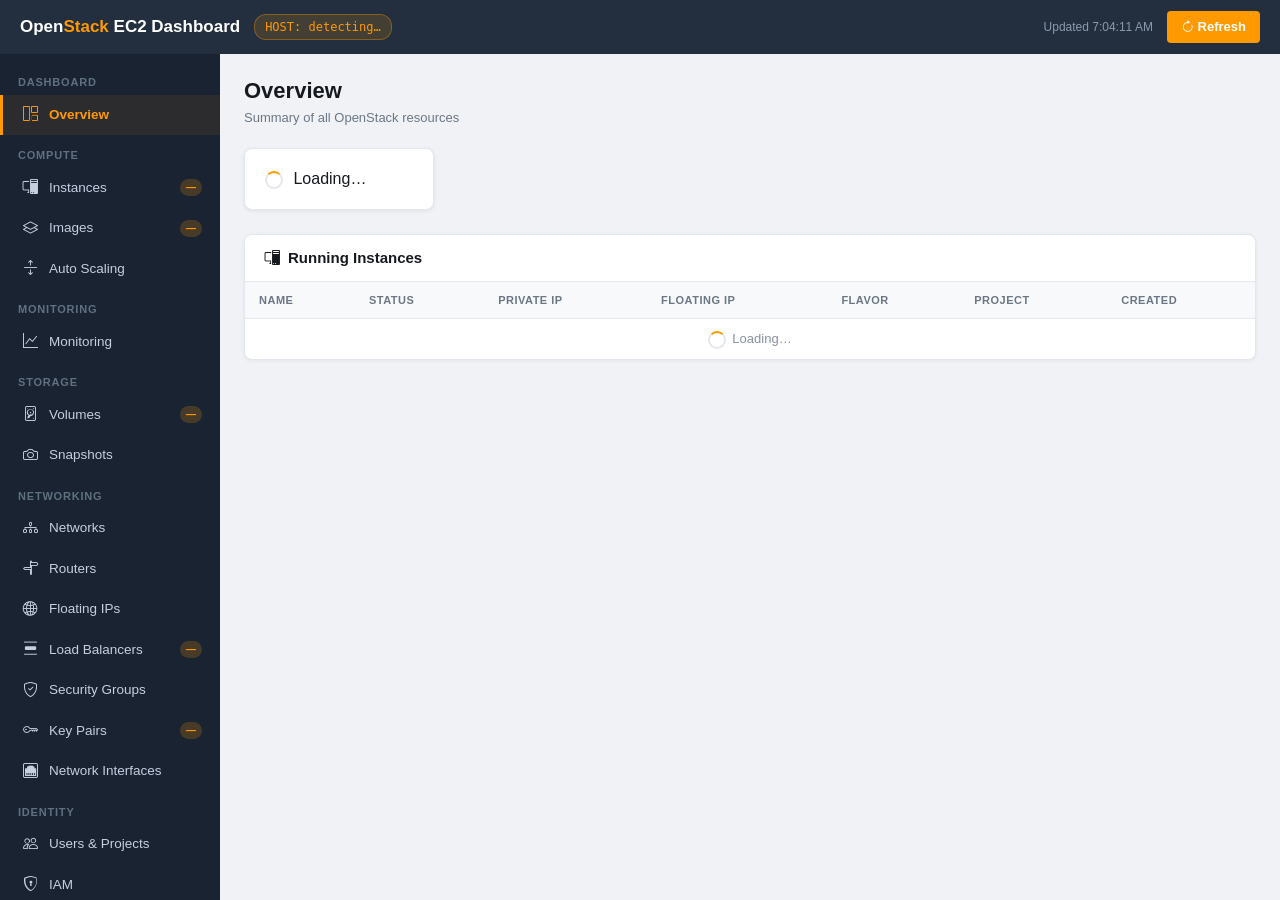
==== commit d692abbc: "feat: enhance API error handling, add IAM user data, and implement quota summary cards in the dashbo" ====
--- a/dashboard/templates/index.html
+++ b/dashboard/templates/index.html
@@ -129,6 +129,12 @@
     .empty-state i { font-size:36px; display:block; margin-bottom:8px; }
     .spinner { display:inline-block; width:18px; height:18px; border:2px solid #e3e8ef; border-top-color:var(--aws-orange); border-radius:50%; animation:spin .7s linear infinite; vertical-align:middle; margin-right:6px; }
     @keyframes spin { to { transform:rotate(360deg); } }
+
+    /* Quota summary cards */
+    .quota-summary-card { background:white; border:1px solid #e3e8ef; border-radius:8px; padding:16px 20px; display:flex; align-items:center; gap:14px; box-shadow:0 1px 4px rgba(0,0,0,.06); }
+    .quota-summary-icon { width:40px; height:40px; border-radius:10px; display:flex; align-items:center; justify-content:center; font-size:18px; flex-shrink:0; }
+    .quota-summary-num  { font-size:28px; font-weight:800; line-height:1; }
+    .quota-summary-label{ font-size:12px; color:#6b7785; margin-top:3px; font-weight:500; }
 
     /* Toast */
     #toast-container { position:fixed; bottom:24px; right:24px; z-index:9999; display:flex; flex-direction:column; gap:10px; }
@@ -1896,6 +1902,18 @@
   const iamViewPolicyModal      = new bootstrap.Modal(document.getElementById('iamViewPolicyModal'));
   const iamManageMembersModal   = new bootstrap.Modal(document.getElementById('iamManageMembersModal'));
 
+  // Wraps fetch with JSON parsing; returns {error} on network or HTTP failures.
+  async function apiFetch(url, options = {}) {
+    try {
+      const res = await fetch(url, options);
+      const body = await res.json();
+      if (!res.ok) return { error: body.message || body.error || `HTTP ${res.status}` };
+      return body;
+    } catch (e) {
+      return { error: e.message || 'Network error' };
+    }
+  }
+
   // ── Navigation ────────────────────────────────────────────────────────────
   function showSection(name) {
     // Stop devstack auto-refresh when leaving that section
@@ -2058,7 +2076,7 @@
             <td><code style="font-size:12px">${s.flavor}</code></td>
             <td><span class="project-chip">${s.project}</span></td>
             <td style="color:#8892a0;font-size:12px">${s.created}</td>
-            <td style="white-space:nowrap">${actions || '<span style="color:#aaa;font-size:12px">…</span>'}</td></tr>`;
+            <td><div style="display:flex;flex-wrap:wrap;gap:4px">${actions || '<span style="color:#aaa;font-size:12px">…</span>'}</div></td></tr>`;
         }).join('');
   }
 
@@ -3854,7 +3872,7 @@
     const vols = await apiFetch('/api/volumes');
     sel.innerHTML = vols.error
       ? '<option value="">Failed to load volumes</option>'
-      : vols.map(v => `<option value="${v.id}">${v.name || v.id.slice(0,8)} (${v.size} GB)</option>`).join('');
+      : vols.map(v => `<option value="${v.id}">${v.name || v.id.slice(0,8)} (${v.size_gb} GB)</option>`).join('');
   }
 
   async function submitCreateSnapshot() {
@@ -4039,59 +4057,166 @@
   }
 
   // ── Resource Quotas ────────────────────────────────────────────────────────
+
+  // Collect all quota items from a project for cross-project warning counts.
+  function _allQuotaItems(p) {
+    return [
+      { used: p.instances?.in_use,   limit: p.instances?.limit },
+      { used: p.vcpus?.in_use,       limit: p.vcpus?.limit },
+      { used: p.ram_mb?.in_use != null ? Math.round(p.ram_mb.in_use/1024) : null, limit: p.ram_mb?.limit != null ? Math.round(p.ram_mb.limit/1024) : null },
+      { used: p.key_pairs?.in_use,   limit: p.key_pairs?.limit },
+      { used: p.volumes?.in_use,     limit: p.volumes?.limit },
+      { used: p.gigabytes?.in_use,   limit: p.gigabytes?.limit },
+      { used: p.networks?.used,      limit: p.networks?.limit },
+      { used: p.floating_ips?.used,  limit: p.floating_ips?.limit },
+      { used: p.security_groups?.used, limit: p.security_groups?.limit },
+      { used: p.ports?.used,         limit: p.ports?.limit },
+    ];
+  }
+
   async function fetchQuotas() {
     const grid = document.getElementById('quotas-grid');
-    grid.innerHTML = '<div style="text-align:center;padding:32px"><span class="spinner-border"></span></div>';
+    grid.innerHTML = '<div style="text-align:center;padding:40px"><span class="spinner"></span> Loading quotas…</div>';
     const data = await apiFetch('/api/quotas');
     if (data.error) { grid.innerHTML = `<div class="empty-state text-danger">${data.error}</div>`; return; }
     if (!data.length) { grid.innerHTML = '<div class="empty-state">No quota data available</div>'; return; }
-    grid.innerHTML = data.map(project => `
+
+    // Tally warnings/criticals across all projects for the summary row.
+    let totalWarning = 0, totalCritical = 0;
+    data.forEach(p => _allQuotaItems(p).forEach(({used, limit}) => {
+      if (limit == null || limit === -1 || used == null) return;
+      const pct = (used / limit) * 100;
+      if (pct >= 90) totalCritical++; else if (pct >= 70) totalWarning++;
+    }));
+
+    grid.innerHTML = `
+      <div style="display:grid;grid-template-columns:repeat(3,1fr);gap:16px;margin-bottom:28px">
+        <div class="quota-summary-card">
+          <div class="quota-summary-icon" style="background:#e8eaf6;color:#3949ab"><i class="bi bi-building"></i></div>
+          <div><div class="quota-summary-num">${data.length}</div><div class="quota-summary-label">Projects monitored</div></div>
+        </div>
+        <div class="quota-summary-card">
+          <div class="quota-summary-icon" style="background:#fff3e0;color:#e65100"><i class="bi bi-exclamation-triangle"></i></div>
+          <div>
+            <div class="quota-summary-num" style="color:${totalWarning ? '#e65100' : '#16191f'}">${totalWarning}</div>
+            <div class="quota-summary-label">Quotas above 70%</div>
+          </div>
+        </div>
+        <div class="quota-summary-card">
+          <div class="quota-summary-icon" style="background:#fde8e8;color:#b91c1c"><i class="bi bi-exclamation-circle"></i></div>
+          <div>
+            <div class="quota-summary-num" style="color:${totalCritical ? '#b91c1c' : '#16191f'}">${totalCritical}</div>
+            <div class="quota-summary-label">Critical (above 90%)</div>
+          </div>
+        </div>
+      </div>
+      ${data.map(_renderProjectQuotaCard).join('')}`;
+  }
+
+  function _renderProjectQuotaCard(project) {
+    // Count at-risk items for the card header badge.
+    let warn = 0, crit = 0;
+    _allQuotaItems(project).forEach(({used, limit}) => {
+      if (limit == null || limit === -1 || used == null) return;
+      const pct = (used / limit) * 100;
+      if (pct >= 90) crit++; else if (pct >= 70) warn++;
+    });
+
+    const alertBadge = crit
+      ? `<span style="background:#fde8e8;color:#b91c1c;font-size:11px;font-weight:700;padding:3px 10px;border-radius:12px;display:inline-flex;align-items:center;gap:5px"><i class="bi bi-exclamation-circle-fill"></i>${crit} critical</span>`
+      : warn
+      ? `<span style="background:#fff3e0;color:#e65100;font-size:11px;font-weight:700;padding:3px 10px;border-radius:12px;display:inline-flex;align-items:center;gap:5px"><i class="bi bi-exclamation-triangle-fill"></i>${warn} warning</span>`
+      : `<span style="background:#f0fdf4;color:#15803d;font-size:11px;font-weight:700;padding:3px 10px;border-radius:12px;display:inline-flex;align-items:center;gap:5px"><i class="bi bi-check-circle-fill"></i>Healthy</span>`;
+
+    return `
       <div class="card-box" style="margin-bottom:20px">
-        <div style="display:flex;align-items:center;justify-content:space-between;margin-bottom:16px">
-          <h5 style="margin:0;font-size:16px;font-weight:600">${project.project_name}</h5>
-          <small class="text-muted id-col">${shortId(project.project_id)}</small>
-        </div>
-        <div style="display:grid;grid-template-columns:repeat(auto-fill,minmax(220px,1fr));gap:12px">
-          ${quotaSection('Compute', [
-            { label: 'Instances',    used: project.instances?.in_use,    limit: project.instances?.limit    },
-            { label: 'vCPUs',        used: project.vcpus?.in_use,        limit: project.vcpus?.limit        },
-            { label: 'RAM (GB)',     used: project.ram_mb?.in_use != null ? Math.round(project.ram_mb.in_use/1024) : null, limit: project.ram_mb?.limit != null ? Math.round(project.ram_mb.limit/1024) : null },
-            { label: 'Key Pairs',    used: project.key_pairs?.in_use,    limit: project.key_pairs?.limit    },
+        <div class="card-box-header">
+          <div style="display:flex;align-items:center;gap:12px">
+            <div style="width:34px;height:34px;border-radius:8px;background:#e8eaf6;display:flex;align-items:center;justify-content:center;color:#3949ab;flex-shrink:0">
+              <i class="bi bi-building" style="font-size:16px"></i>
+            </div>
+            <div>
+              <div style="font-size:15px;font-weight:700;line-height:1.2">${project.project_name}</div>
+              <div class="id-col" style="font-size:11px;margin-top:1px">${shortId(project.project_id)}</div>
+            </div>
+          </div>
+          ${alertBadge}
+        </div>
+        <div style="display:grid;grid-template-columns:1fr 1fr 1fr">
+          ${_quotaCategoryCol('Compute', 'bi-cpu', [
+            { label: 'Instances',   used: project.instances?.in_use,  limit: project.instances?.limit },
+            { label: 'vCPUs',       used: project.vcpus?.in_use,      limit: project.vcpus?.limit },
+            { label: 'RAM (GB)',    used: project.ram_mb?.in_use != null ? Math.round(project.ram_mb.in_use/1024) : null, limit: project.ram_mb?.limit != null ? Math.round(project.ram_mb.limit/1024) : null },
+            { label: 'Key Pairs',   used: project.key_pairs?.in_use,  limit: project.key_pairs?.limit },
           ])}
-          ${quotaSection('Storage', [
-            { label: 'Volumes',      used: project.volumes?.in_use,      limit: project.volumes?.limit      },
-            { label: 'Snapshots',    used: project.snapshots?.in_use,    limit: project.snapshots?.limit    },
-            { label: 'Storage (GB)', used: project.gigabytes?.in_use,    limit: project.gigabytes?.limit    },
-          ])}
-          ${quotaSection('Network', [
-            { label: 'Networks',     used: project.networks?.used,       limit: project.networks?.limit     },
-            { label: 'Subnets',      used: project.subnets?.used,        limit: project.subnets?.limit      },
-            { label: 'Routers',      used: project.routers?.used,        limit: project.routers?.limit      },
-            { label: 'Floating IPs', used: project.floating_ips?.used,   limit: project.floating_ips?.limit },
-            { label: 'Security Grps',used: project.security_groups?.used,limit: project.security_groups?.limit },
-            { label: 'Ports',        used: project.ports?.used,          limit: project.ports?.limit        },
-          ])}
-        </div>
-      </div>`).join('');
-  }
-
-  // Renders individual quota progress bars; color-codes by utilization.
-  function quotaSection(groupTitle, rows) {
-    return rows.filter(r => r.used != null).map(r => {
-      const limit   = r.limit === -1 ? null : r.limit;
-      const pct     = limit ? Math.min(100, Math.round((r.used / limit) * 100)) : 0;
-      const color   = pct >= 90 ? '#dc3545' : pct >= 70 ? '#fd7e14' : '#198754';
-      const barText = limit ? `${r.used} / ${limit}` : `${r.used} / ∞`;
-      return `<div style="background:#f8f9fa;border-radius:6px;padding:10px 12px">
-        <div style="display:flex;justify-content:space-between;font-size:12px;margin-bottom:4px">
-          <span style="color:#495057;font-weight:600">${r.label}</span>
-          <span style="color:#6c757d">${barText}</span>
-        </div>
-        ${limit ? `<div style="background:#e9ecef;border-radius:3px;height:6px">
-          <div style="background:${color};width:${pct}%;height:6px;border-radius:3px;transition:width .3s"></div>
-        </div>` : '<div style="font-size:11px;color:#198754">Unlimited</div>'}
+          ${_quotaCategoryCol('Storage', 'bi-device-hdd', [
+            { label: 'Volumes',     used: project.volumes?.in_use,    limit: project.volumes?.limit },
+            { label: 'Snapshots',   used: project.snapshots?.in_use,  limit: project.snapshots?.limit },
+            { label: 'Storage (GB)',used: project.gigabytes?.in_use,  limit: project.gigabytes?.limit },
+          ], true)}
+          ${_quotaCategoryCol('Network', 'bi-diagram-3', [
+            { label: 'Networks',        used: project.networks?.used,       limit: project.networks?.limit },
+            { label: 'Subnets',         used: project.subnets?.used,        limit: project.subnets?.limit },
+            { label: 'Routers',         used: project.routers?.used,        limit: project.routers?.limit },
+            { label: 'Floating IPs',    used: project.floating_ips?.used,   limit: project.floating_ips?.limit },
+            { label: 'Security Groups', used: project.security_groups?.used,limit: project.security_groups?.limit },
+            { label: 'Ports',           used: project.ports?.used,          limit: project.ports?.limit },
+          ], true)}
+        </div>
       </div>`;
-    }).join('');
+  }
+
+  // Renders one category column (Compute / Storage / Network) inside a project card.
+  function _quotaCategoryCol(title, icon, rows, borderLeft = false) {
+    const validRows = rows.filter(r => r.used != null);
+    const borderStyle = borderLeft ? 'border-left:1px solid #f0f2f5;' : '';
+    const header = `
+      <div style="display:flex;align-items:center;gap:7px;margin-bottom:16px">
+        <i class="bi ${icon}" style="font-size:14px;color:#3949ab"></i>
+        <span style="font-size:11px;font-weight:700;text-transform:uppercase;letter-spacing:.7px;color:#6b7785">${title}</span>
+      </div>`;
+
+    if (!validRows.length) return `
+      <div style="padding:20px;${borderStyle}">
+        ${header}
+        <div style="color:#aab4be;font-size:12px;text-align:center;padding:12px 0">No data</div>
+      </div>`;
+
+    return `
+      <div style="padding:20px;${borderStyle}">
+        ${header}
+        <div style="display:flex;flex-direction:column;gap:13px">
+          ${validRows.map(_quotaItem).join('')}
+        </div>
+      </div>`;
+  }
+
+  // Renders a single quota metric: label, percentage chip, progress bar, used/limit text.
+  function _quotaItem({label, used, limit}) {
+    const isUnlimited = limit === -1 || limit == null;
+    const pct = isUnlimited ? 0 : Math.min(100, Math.round((used / limit) * 100));
+    const barColor = pct >= 90 ? '#dc2626' : pct >= 70 ? '#ea580c' : '#16a34a';
+    const chipStyle = pct >= 90
+      ? 'background:#fde8e8;color:#b91c1c'
+      : pct >= 70
+      ? 'background:#fff3e0;color:#c2410c'
+      : 'background:#f0fdf4;color:#15803d';
+
+    return `
+      <div>
+        <div style="display:flex;justify-content:space-between;align-items:center;margin-bottom:5px">
+          <span style="font-size:13px;color:#374151;font-weight:500">${label}</span>
+          ${isUnlimited
+            ? `<span style="font-size:11px;font-weight:600;padding:1px 8px;border-radius:10px;background:#f0fdf4;color:#15803d">∞ Unlimited</span>`
+            : `<span style="font-size:11px;font-weight:700;padding:1px 8px;border-radius:10px;${chipStyle}">${pct}%</span>`}
+        </div>
+        ${isUnlimited
+          ? `<div style="font-size:11px;color:#6b7785">${used} in use</div>`
+          : `<div style="background:#e9ecef;border-radius:4px;height:7px;overflow:hidden">
+               <div style="background:${barColor};width:${pct}%;height:7px;border-radius:4px;transition:width .4s ease"></div>
+             </div>
+             <div style="font-size:11px;color:#6b7785;margin-top:3px">${used} used of ${limit}</div>`}
+      </div>`;
   }
 
   // ── IAM ───────────────────────────────────────────────────────────────────
@@ -4140,7 +4265,7 @@
         <td>${u.groups.length ? u.groups.map(g => `<span class="project-chip">${g.name}</span>`).join('') : '<span style="color:#aaa">—</span>'}</td>
         <td>${u.created_at ? u.created_at.substring(0, 10) : '—'}</td>
         <td style="white-space:nowrap">
-          <button class="btn-act btn-modify" onclick="openIamAttachPolicyModal('user','${u.id}','${u.username}',${JSON.stringify(u.attached_policies)})">Attach Policy</button>
+          <button class="btn-act btn-modify" onclick="openIamAttachPolicyModal('user','${u.id}','${u.username}',${JSON.stringify(u.attached_policies).replace(/"/g,'&quot;')})">Attach Policy</button>
           <button class="btn-act btn-delete" onclick="deleteIamUser('${u.id}','${u.username}')">Delete</button>
         </td>
       </tr>`).join('');
@@ -4164,8 +4289,8 @@
         <td>${g.members.length ? `<span style="font-weight:600">${g.members.length}</span> <span style="color:#aaa;font-size:12px">(${g.members.map(m => m.username).join(', ')})</span>` : '<span style="color:#aaa">—</span>'}</td>
         <td>${g.created_at ? g.created_at.substring(0, 10) : '—'}</td>
         <td style="white-space:nowrap">
-          <button class="btn-act btn-modify" onclick="openIamAttachPolicyModal('group','${g.id}','${g.name}',${JSON.stringify(g.attached_policies)})">Attach Policy</button>
-          <button class="btn-act btn-reboot" onclick="openIamManageMembersModal('${g.id}','${g.name}',${JSON.stringify(g.members)})">Members</button>
+          <button class="btn-act btn-modify" onclick="openIamAttachPolicyModal('group','${g.id}','${g.name}',${JSON.stringify(g.attached_policies).replace(/"/g,'&quot;')})">Attach Policy</button>
+          <button class="btn-act btn-reboot" onclick="openIamManageMembersModal('${g.id}','${g.name}',${JSON.stringify(g.members).replace(/"/g,'&quot;')})">Members</button>
           <button class="btn-act btn-delete" onclick="deleteIamGroup('${g.id}','${g.name}')">Delete</button>
         </td>
       </tr>`).join('');
@@ -4189,7 +4314,7 @@
         <td>${r.attached_policies.length ? r.attached_policies.map(p => `<span class="rule-pill">${p.name}</span>`).join('') : '<span style="color:#aaa">—</span>'}</td>
         <td>${r.created_at ? r.created_at.substring(0, 10) : '—'}</td>
         <td style="white-space:nowrap">
-          <button class="btn-act btn-modify" onclick="openIamAttachPolicyModal('role','${r.id}','${r.name}',${JSON.stringify(r.attached_policies)})">Attach Policy</button>
+          <button class="btn-act btn-modify" onclick="openIamAttachPolicyModal('role','${r.id}','${r.name}',${JSON.stringify(r.attached_policies).replace(/"/g,'&quot;')})">Attach Policy</button>
           <button class="btn-act btn-delete" onclick="deleteIamRole('${r.id}','${r.name}')">Delete</button>
         </td>
       </tr>`).join('');
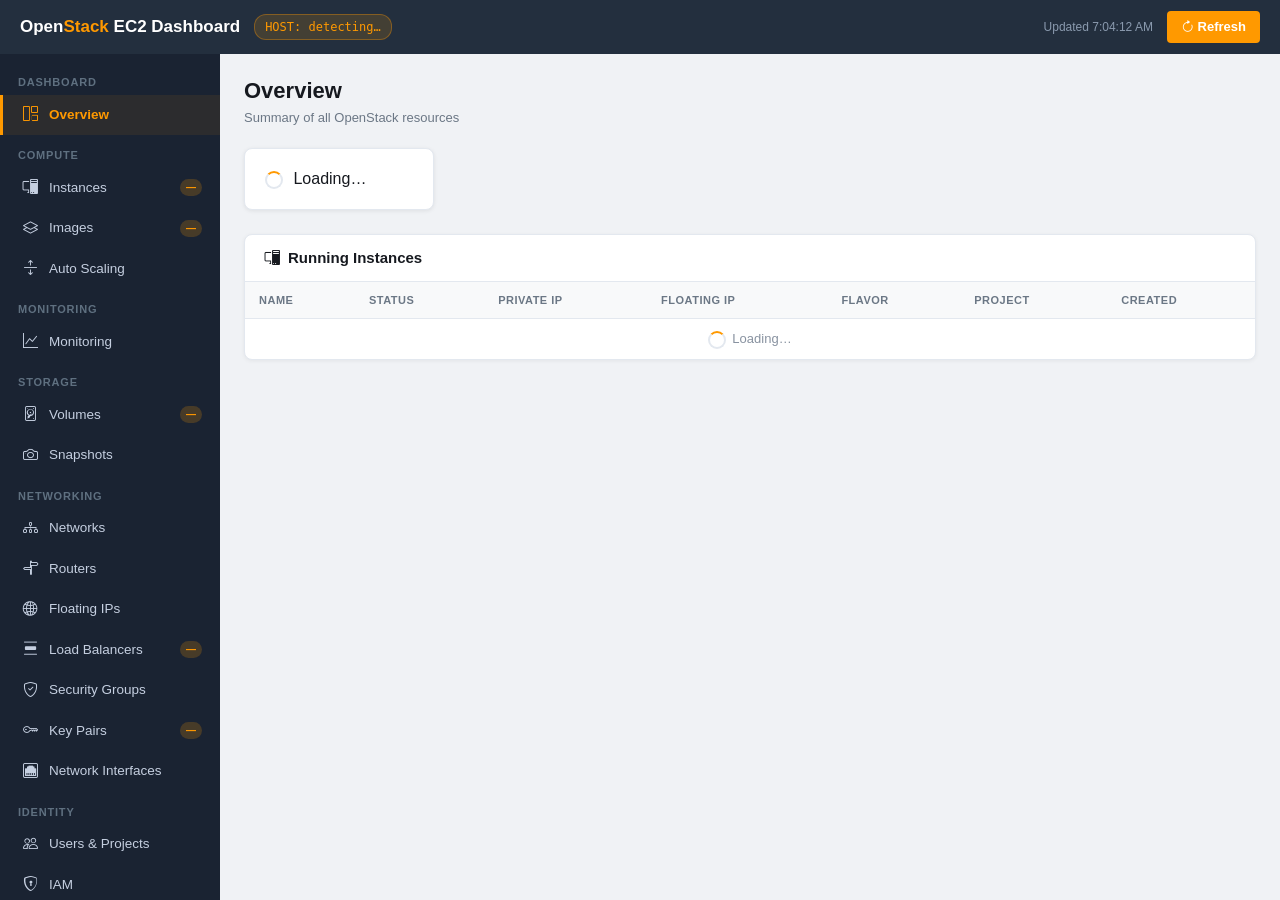
==== commit 53ff45d6: "feat: add image registration modal and functionality to upload images to Glance" ====
--- a/dashboard/templates/index.html
+++ b/dashboard/templates/index.html
@@ -229,7 +229,10 @@
 
   <!-- Images -->
   <section class="section" id="section-images">
-    <div class="page-header"><div class="page-header-left"><h2>Images</h2><p>OS templates used to boot instances — AMI equivalent</p></div></div>
+    <div class="page-header">
+      <div class="page-header-left"><h2>Images</h2><p>OS templates used to boot instances — AMI equivalent</p></div>
+      <button class="btn-primary-act" onclick="openRegisterImageModal()"><i class="bi bi-plus-lg me-1"></i>Register Image</button>
+    </div>
     <div class="card-box">
       <div class="card-box-header"><h5>Available Images</h5><span id="images-count" style="font-size:13px;color:#6b7785"></span></div>
       <table class="data-table">
@@ -883,6 +886,65 @@
   </div>
 </div>
 
+<!-- ── Register Image Modal ────────────────────────────────────────────────── -->
+<div class="modal fade" id="registerImageModal" tabindex="-1">
+  <div class="modal-dialog">
+    <div class="modal-content">
+      <div class="modal-header" style="background:#232f3e;color:white;">
+        <h5 class="modal-title"><i class="bi bi-cloud-upload me-2"></i>Register Image</h5>
+        <button type="button" class="btn-close btn-close-white" data-bs-dismiss="modal"></button>
+      </div>
+      <div class="modal-body">
+        <div class="mb-3">
+          <label class="form-label fw-bold">Image Name <span class="text-danger">*</span></label>
+          <input type="text" id="reg-img-name" class="form-control" placeholder="e.g. ubuntu-22.04">
+        </div>
+        <div class="mb-3">
+          <label class="form-label fw-bold">Image URL <span class="text-danger">*</span></label>
+          <input type="url" id="reg-img-url" class="form-control" placeholder="https://...">
+        </div>
+        <div class="row mb-3">
+          <div class="col">
+            <label class="form-label fw-bold">Disk Format</label>
+            <select id="reg-img-disk-format" class="form-select">
+              <option value="qcow2">qcow2</option>
+              <option value="raw">raw</option>
+              <option value="vmdk">vmdk</option>
+              <option value="iso">iso</option>
+            </select>
+          </div>
+          <div class="col">
+            <label class="form-label fw-bold">Visibility</label>
+            <select id="reg-img-visibility" class="form-select">
+              <option value="private">private</option>
+              <option value="public">public</option>
+              <option value="shared">shared</option>
+            </select>
+          </div>
+        </div>
+        <div class="row mb-3">
+          <div class="col">
+            <label class="form-label fw-bold">Min Disk (GB)</label>
+            <input type="number" id="reg-img-min-disk" class="form-control" value="0" min="0">
+          </div>
+          <div class="col">
+            <label class="form-label fw-bold">Min RAM (MB)</label>
+            <input type="number" id="reg-img-min-ram" class="form-control" value="0" min="0">
+          </div>
+        </div>
+        <div class="alert alert-warning" style="font-size:13px;padding:8px 12px;margin-bottom:0">
+          <i class="bi bi-exclamation-triangle me-1"></i>
+          Image data is streamed from the URL into Glance. Large images may take several minutes.
+        </div>
+      </div>
+      <div class="modal-footer">
+        <button class="btn-secondary-act" data-bs-dismiss="modal">Cancel</button>
+        <button class="btn-primary-act" onclick="submitRegisterImage()"><i class="bi bi-cloud-upload me-1"></i>Register</button>
+      </div>
+    </div>
+  </div>
+</div>
+
 <!-- ── Create Security Group Modal ────────────────────────────────────────── -->
 <div class="modal fade" id="createSgModal" tabindex="-1">
   <div class="modal-dialog">
@@ -1874,7 +1936,8 @@
   const detachVolumeModal  = new bootstrap.Modal(document.getElementById('detachVolumeModal'));
   const resizeVolumeModal  = new bootstrap.Modal(document.getElementById('resizeVolumeModal'));
   const createAmiModal     = new bootstrap.Modal(document.getElementById('createAmiModal'));
-  const copyAmiModal   = new bootstrap.Modal(document.getElementById('copyAmiModal'));
+  const copyAmiModal          = new bootstrap.Modal(document.getElementById('copyAmiModal'));
+  const registerImageModal    = new bootstrap.Modal(document.getElementById('registerImageModal'));
   const confirmModal   = new bootstrap.Modal(document.getElementById('confirmModal'));
   const createSgModal       = new bootstrap.Modal(document.getElementById('createSgModal'));
   const addRuleModal        = new bootstrap.Modal(document.getElementById('addRuleModal'));
@@ -2287,6 +2350,39 @@
     if (r.error) { toast('error', 'Copy failed', r.error); return; }
     toast('success', 'AMI copied', `"${name}" is now available in Images`);
     scheduleRefresh('images', 3000);
+  }
+
+  function openRegisterImageModal() {
+    document.getElementById('reg-img-name').value      = '';
+    document.getElementById('reg-img-url').value       = '';
+    document.getElementById('reg-img-disk-format').value = 'qcow2';
+    document.getElementById('reg-img-visibility').value  = 'private';
+    document.getElementById('reg-img-min-disk').value  = '0';
+    document.getElementById('reg-img-min-ram').value   = '0';
+    registerImageModal.show();
+  }
+
+  async function submitRegisterImage() {
+    const name       = document.getElementById('reg-img-name').value.trim();
+    const url        = document.getElementById('reg-img-url').value.trim();
+    const diskFormat = document.getElementById('reg-img-disk-format').value;
+    const visibility = document.getElementById('reg-img-visibility').value;
+    const minDisk    = parseInt(document.getElementById('reg-img-min-disk').value) || 0;
+    const minRam     = parseInt(document.getElementById('reg-img-min-ram').value) || 0;
+
+    if (!name) { toast('error', 'Validation', 'Image name is required'); return; }
+    if (!url)  { toast('error', 'Validation', 'Image URL is required'); return; }
+
+    registerImageModal.hide();
+    // Upload streams from a remote URL — warn user it may take time for large images.
+    toast('info', 'Registering image…', 'Streaming data into Glance — large images take several minutes');
+    const r = await fetch('/api/images', {
+      method: 'POST', headers: { 'Content-Type': 'application/json' },
+      body: JSON.stringify({ name, url, disk_format: diskFormat, container_format: 'bare', visibility, min_disk: minDisk, min_ram: minRam })
+    }).then(r => r.json());
+    if (r.error) { toast('error', 'Registration failed', r.error); return; }
+    toast('success', 'Image registered', `"${name}" is now available in Images`);
+    scheduleRefresh('images', 2000);
   }
 
   function deleteImage(imageId, imageName) {
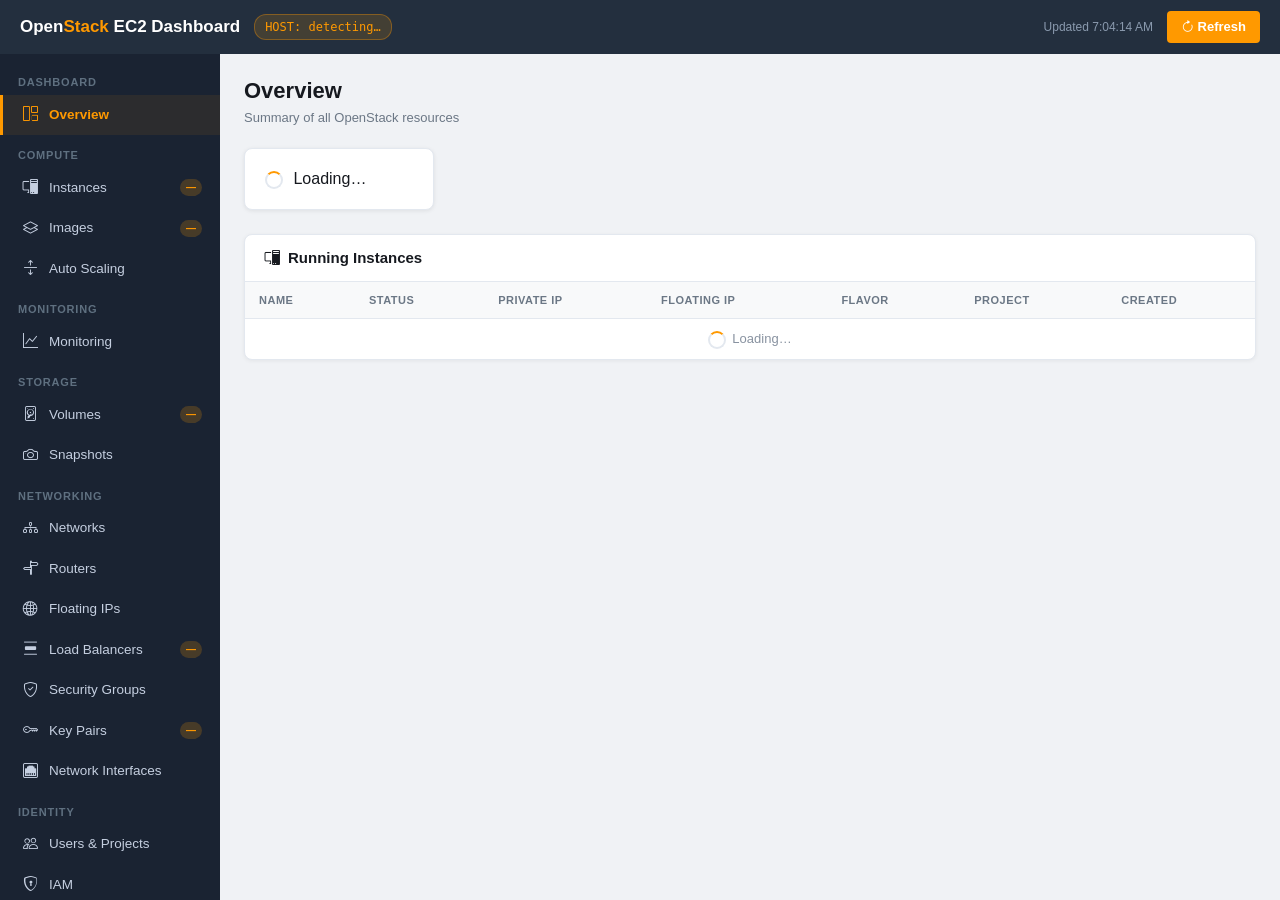
==== commit 3dfb3ea3: "feat: update DevStack Monitor section title and remove redundant navigation item" ====
--- a/dashboard/templates/index.html
+++ b/dashboard/templates/index.html
@@ -192,9 +192,6 @@
   <div class="nav-item" onclick="showSection('users')"          id="nav-users"><i class="bi bi-people"></i> Users &amp; Projects</div>
   <div class="nav-item" onclick="showSection('iam')"            id="nav-iam"><i class="bi bi-shield-lock"></i> IAM</div>
   <div class="nav-item" onclick="showSection('quotas')"         id="nav-quotas"><i class="bi bi-speedometer2"></i> Quotas</div>
-
-  <div class="nav-group">System</div>
-  <div class="nav-item" onclick="showSection('devstack')" id="nav-devstack"><i class="bi bi-terminal"></i> DevStack Monitor</div>
 </aside>
 
 <!-- Main -->
@@ -519,7 +516,7 @@
   <!-- DevStack Monitor -->
   <section class="section" id="section-devstack">
     <div class="page-header">
-      <div class="page-header-left"><h2>DevStack Monitor</h2><p>Live stack.sh installation progress and service control</p></div>
+      <div class="page-header-left"><h2>Monitor</h2><p>Live stack.sh installation progress and service control</p></div>
       <div style="display:flex;gap:8px;align-items:center;">
         <button class="btn-secondary-act" onclick="loadDevstack()"><i class="bi bi-arrow-clockwise me-1"></i>Refresh</button>
         <button class="btn-act btn-delete" id="ds-stop-btn" onclick="stopDevstack()" style="padding:7px 14px;font-size:13px;font-weight:600;display:none"><i class="bi bi-stop-circle me-1"></i>Stop stack.sh</button>
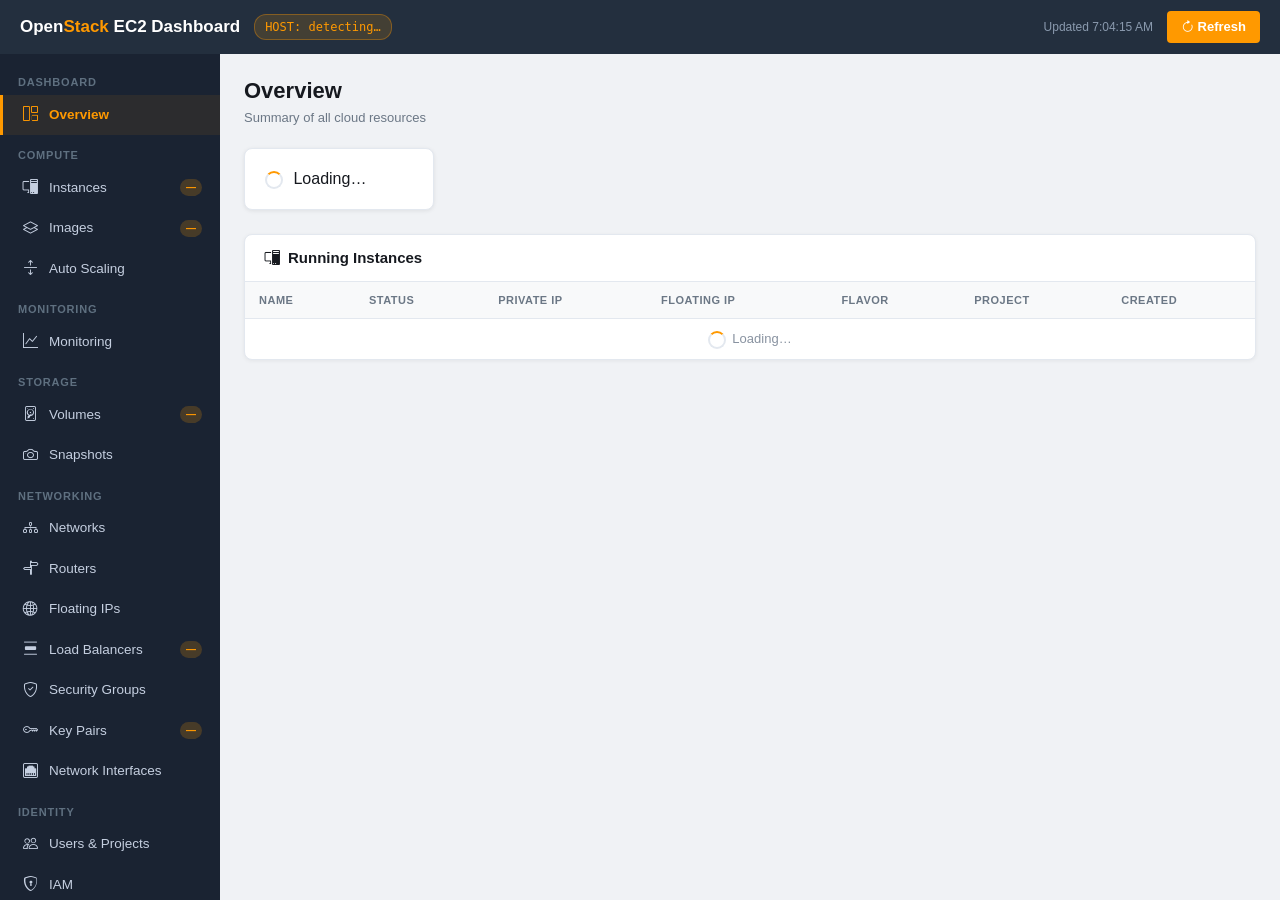
==== commit 32f0695a: "docs: update configuration and dashboard to reflect Mini Cloud branding and terminology" ====
--- a/dashboard/templates/index.html
+++ b/dashboard/templates/index.html
@@ -3,7 +3,7 @@
 <head>
   <meta charset="UTF-8">
   <meta name="viewport" content="width=device-width, initial-scale=1.0">
-  <title>OpenStack EC2 Dashboard</title>
+  <title>Mini Cloud EC2 Dashboard</title>
   <link href="https://cdn.jsdelivr.net/npm/bootstrap@5.3.0/dist/css/bootstrap.min.css" rel="stylesheet">
   <link href="https://cdn.jsdelivr.net/npm/bootstrap-icons@1.11.0/font/bootstrap-icons.css" rel="stylesheet">
   <style>
@@ -199,7 +199,7 @@
 
   <!-- Overview -->
   <section class="section active" id="section-overview">
-    <div class="page-header"><div class="page-header-left"><h2>Overview</h2><p>Summary of all OpenStack resources</p></div></div>
+    <div class="page-header"><div class="page-header-left"><h2>Overview</h2><p>Summary of all cloud resources</p></div></div>
     <div class="stat-grid" id="overview-cards"><div class="stat-card"><span class="spinner"></span> Loading…</div></div>
     <div id="overview-resources"></div>
     <div class="card-box">
